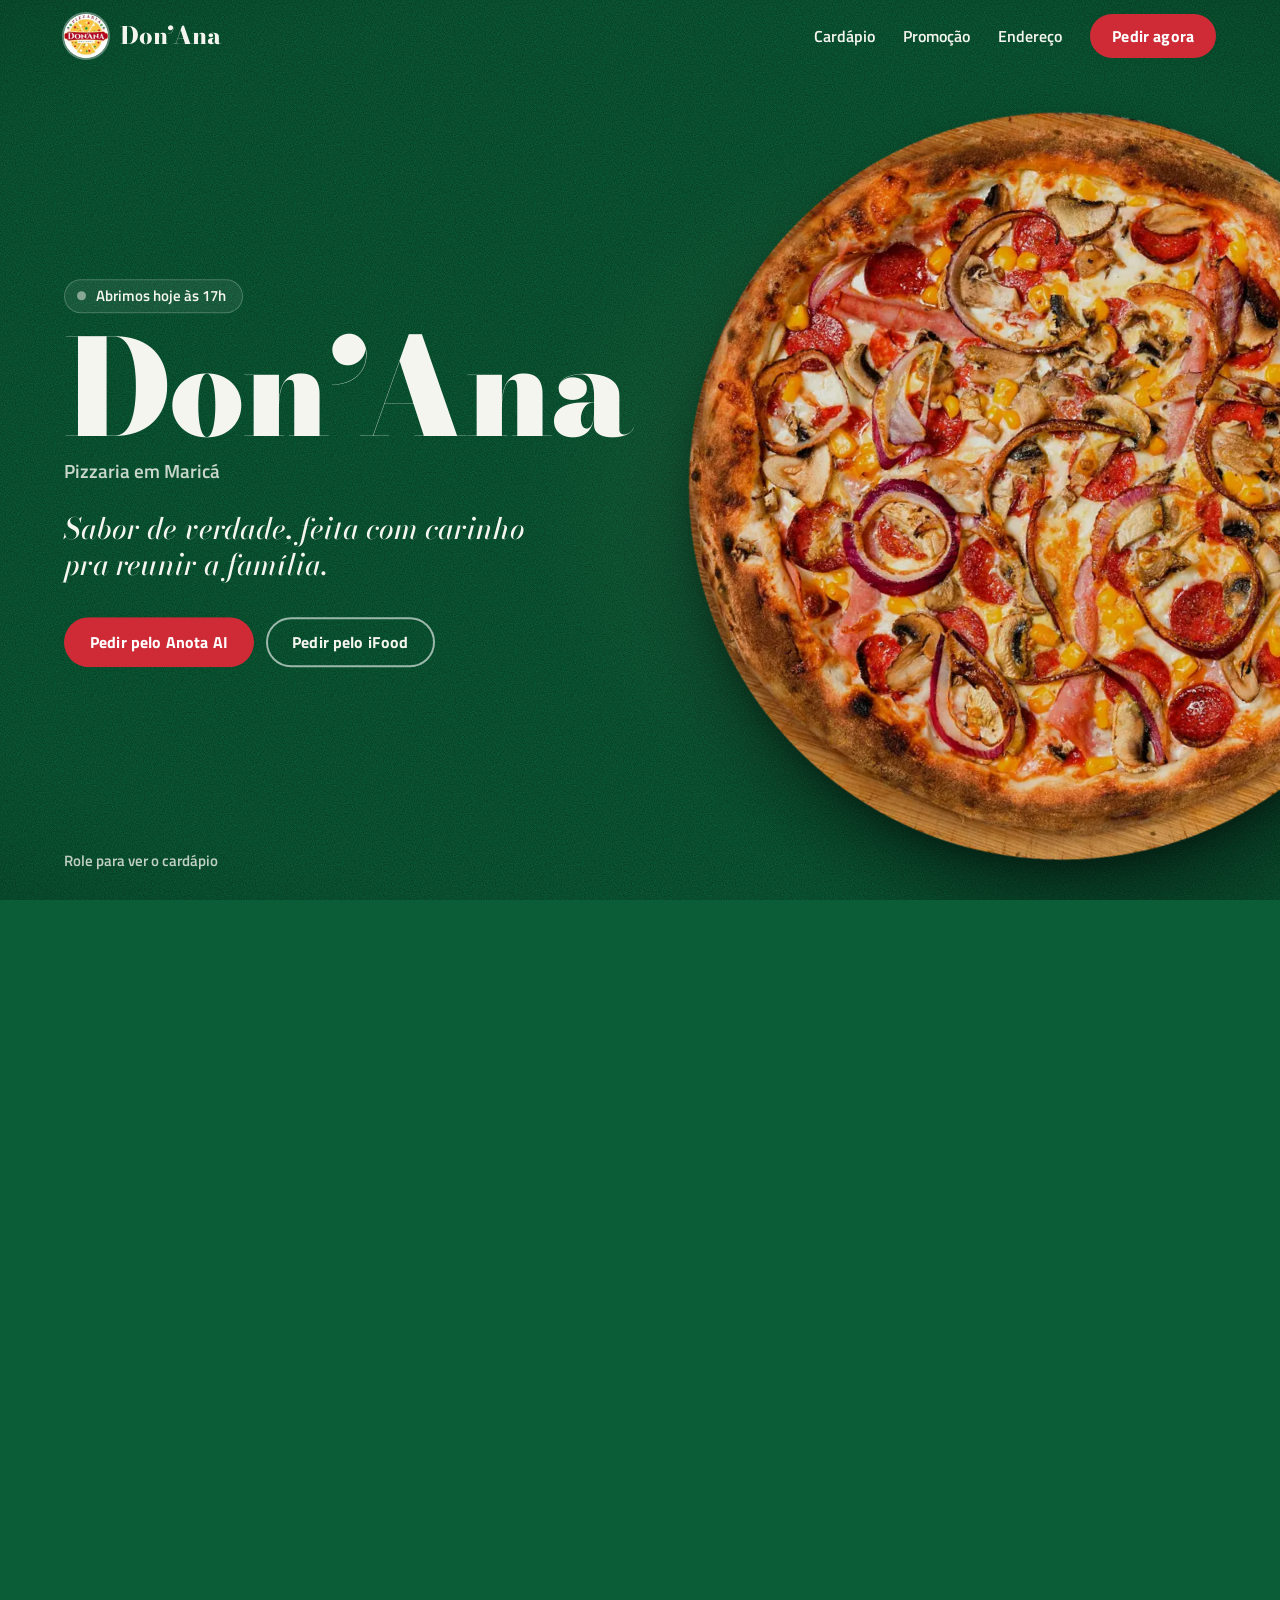
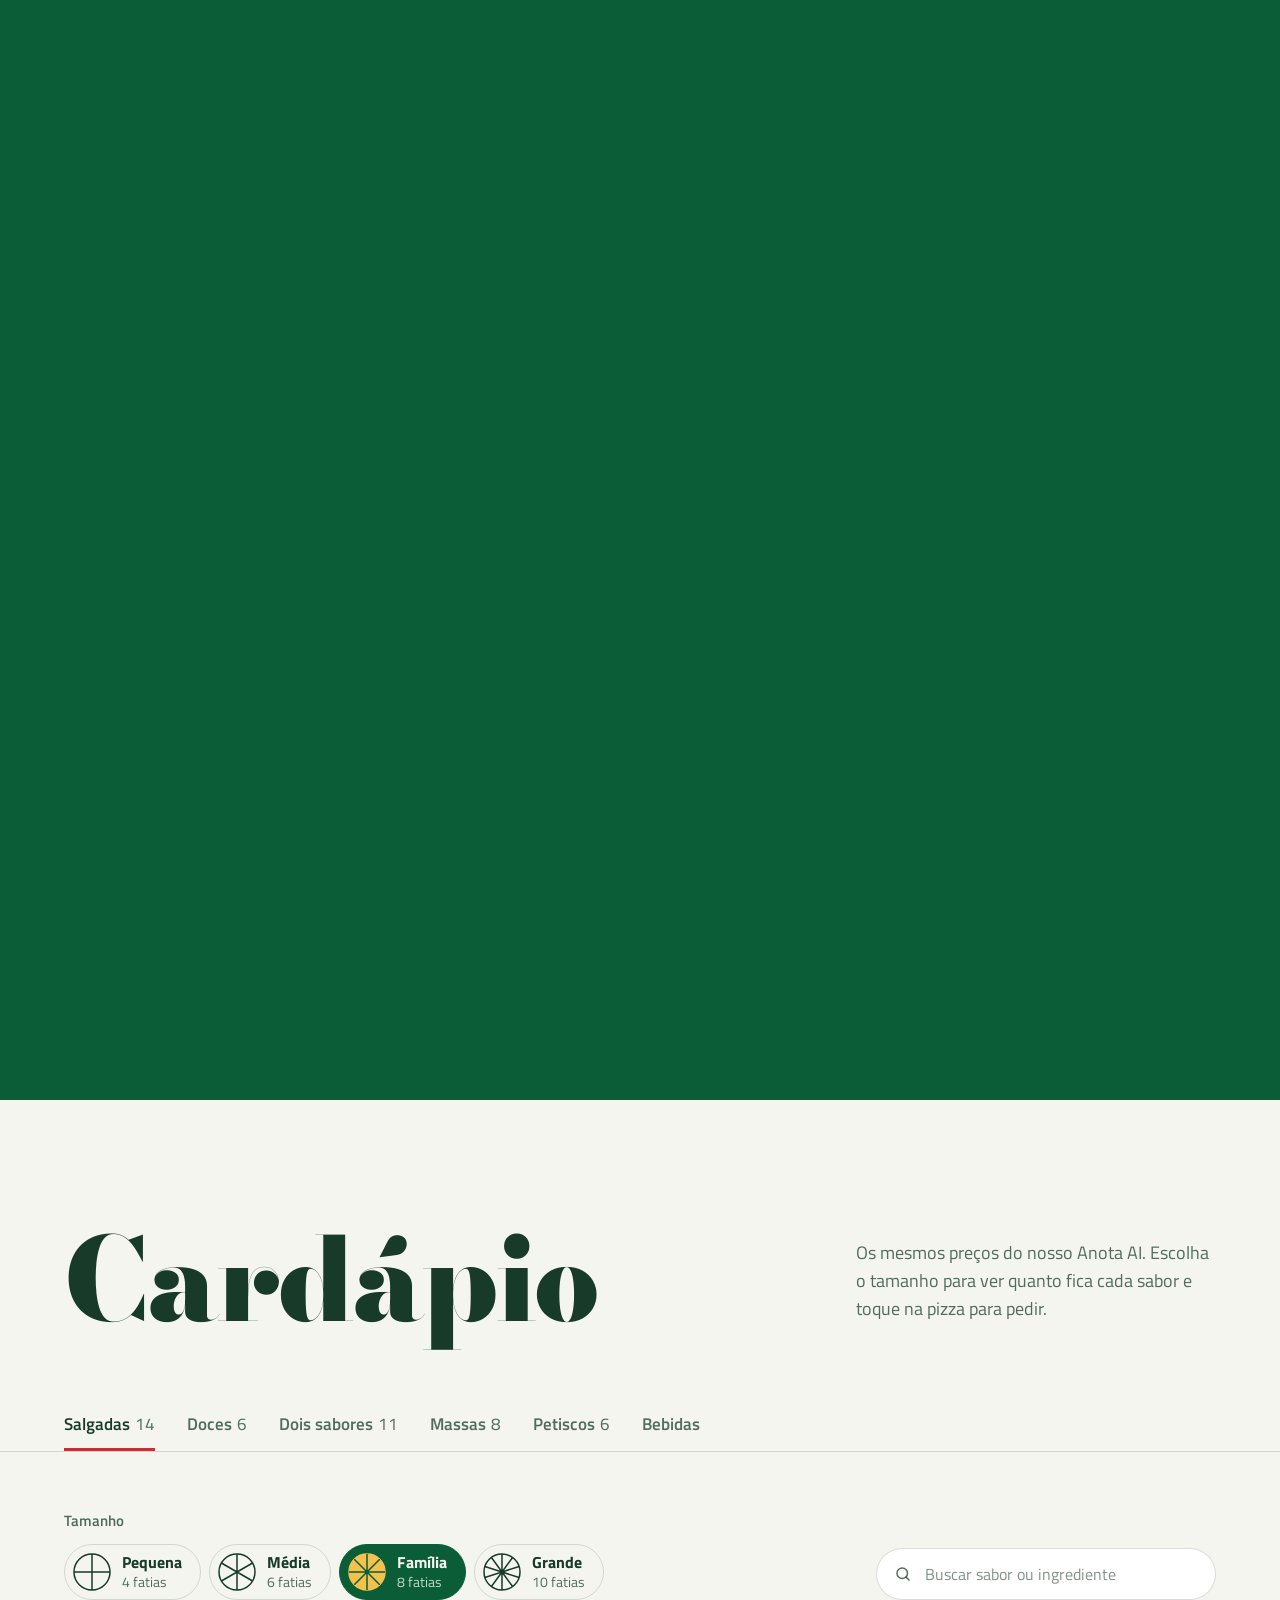
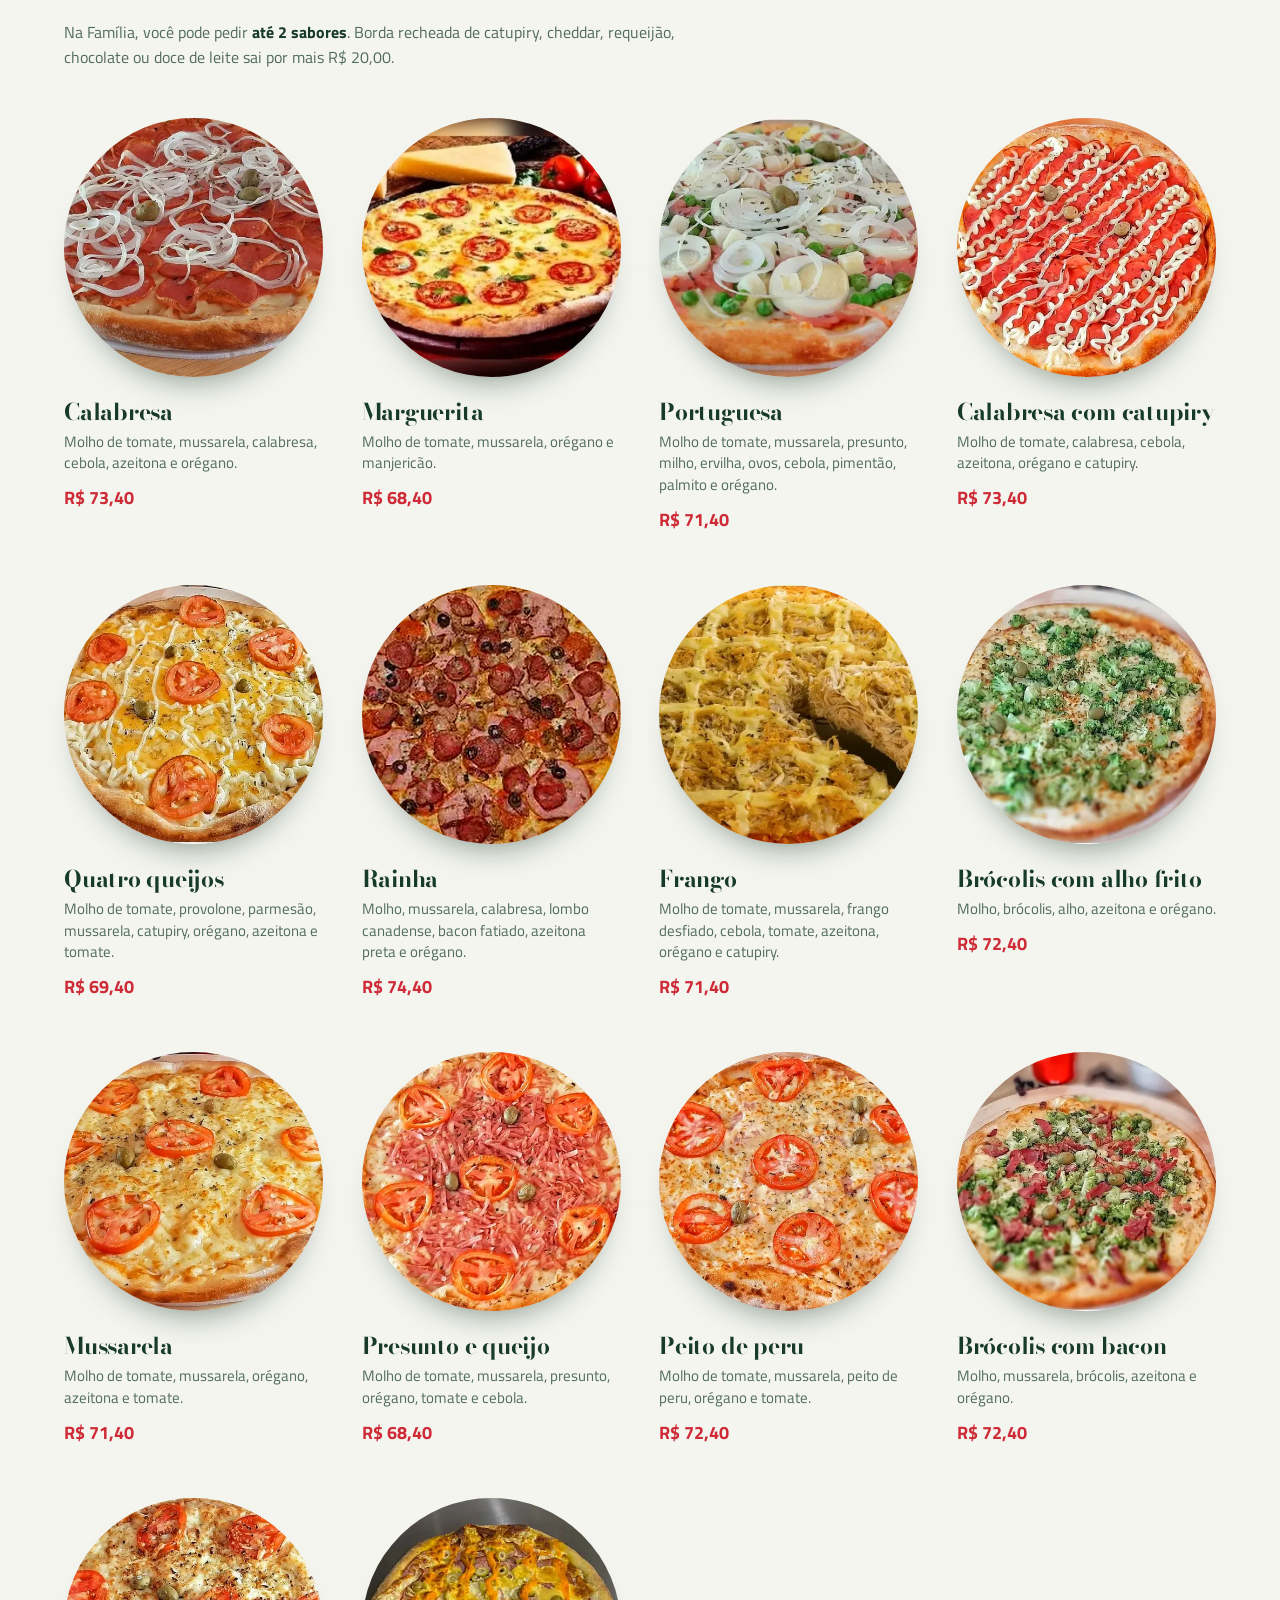
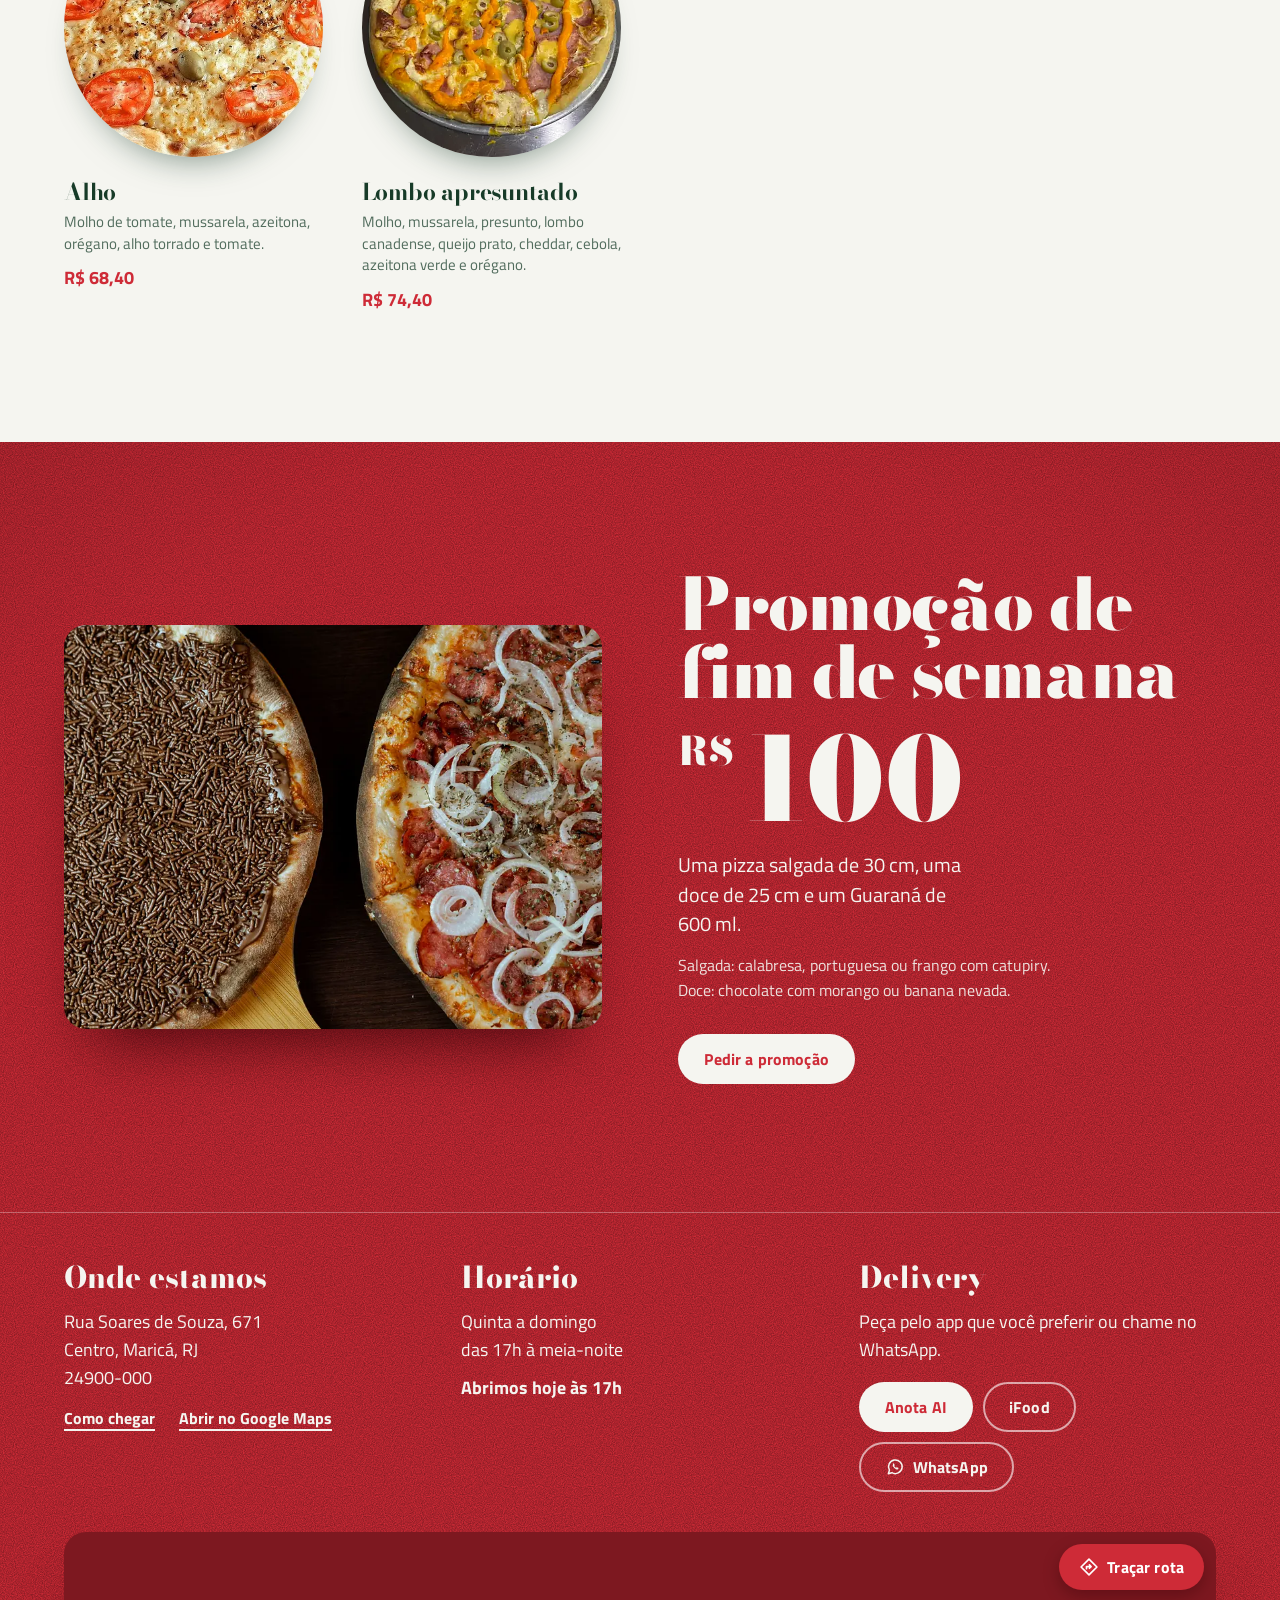
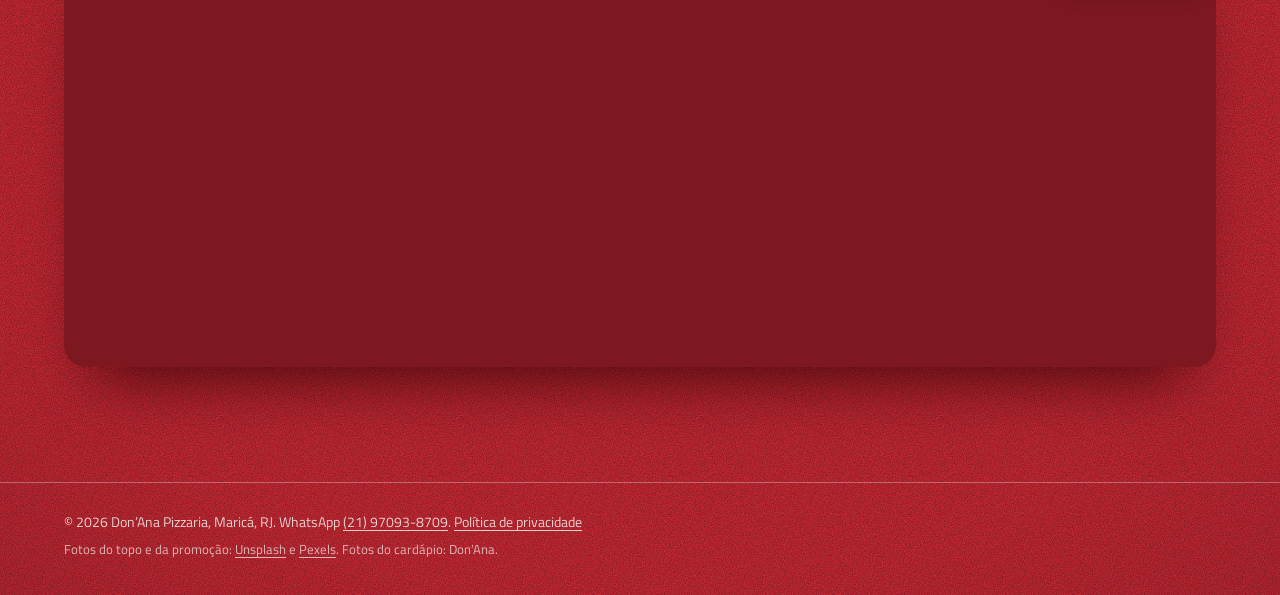
==== index.html @ 73620769 "WhatsApp, endereço do Google e política de privacidade Acrescenta o WhatsApp da loja, (21) 97093-870" ====
<!doctype html>
<html lang="pt-BR">
<head>
  <meta charset="utf-8">
  <meta name="viewport" content="width=device-width, initial-scale=1, viewport-fit=cover">
  <title>Don’Ana Pizzaria | Maricá, RJ</title>
  <meta name="description" content="Pizzaria em Maricá, RJ. Pizzas salgadas e doces, meio a meio, massas e petiscos. Peça pelo Anota AI ou iFood. Quinta a domingo, das 17h à meia-noite.">
  <meta name="theme-color" content="#0B5D37">
  <link rel="icon" type="image/png" href="favicon.png">
  <link rel="apple-touch-icon" href="img/logo.png">

  <meta property="og:type" content="restaurant">
  <meta property="og:title" content="Don’Ana Pizzaria">
  <meta property="og:description" content="Sabor de verdade, feita com carinho pra reunir a família. Maricá, RJ.">
  <meta property="og:image" content="img/hero-pizza-960.webp">
  <meta property="og:locale" content="pt_BR">

  <link rel="preconnect" href="https://fonts.googleapis.com">
  <link rel="preconnect" href="https://fonts.gstatic.com" crossorigin>
  <link href="https://fonts.googleapis.com/css2?family=Bodoni+Moda:ital,opsz,wght@0,6..96,400..900;1,6..96,400..900&family=Titillium+Web:wght@400;600;700&display=swap" rel="stylesheet">
  <link rel="preload" as="image" type="image/webp"
        imagesrcset="img/hero-pizza-640.webp 640w, img/hero-pizza-960.webp 960w, img/hero-pizza-1320.webp 1320w"
        imagesizes="(max-width: 720px) 112vw, 60vw">
  <link rel="stylesheet" href="css/style.css">

  <script type="application/ld+json">
  {
    "@context": "https://schema.org",
    "@type": "Restaurant",
    "name": "Don’Ana Pizzaria",
    "slogan": "Sabor de verdade",
    "servesCuisine": ["Pizza", "Massas"],
    "priceRange": "R$ 40 a R$ 90",
    "hasMenu": "https://pedido.anota.ai/loja/don-ana-pizzas-delivery",
    "address": {
      "@type": "PostalAddress",
      "streetAddress": "Rua Soares de Souza, 671, Centro",
      "addressLocality": "Maricá",
      "addressRegion": "RJ",
      "postalCode": "24900-000",
      "addressCountry": "BR"
    },
    "telephone": "+55 21 97093-8709",
    "geo": {
      "@type": "GeoCoordinates",
      "latitude": -22.9246185,
      "longitude": -42.8136774
    },
    "hasMap": "https://www.google.com/maps/search/?api=1&query=Pizzaria%20Don%27ana%20Delivery&query_place_id=ChIJwYmALD_tmQARd3wasKc8mns",
    "openingHoursSpecification": [{
      "@type": "OpeningHoursSpecification",
      "dayOfWeek": ["Thursday", "Friday", "Saturday", "Sunday"],
      "opens": "17:00",
      "closes": "23:59"
    }]
  }
  </script>
</head>
<body>
  <a class="skip" href="#cardapio">Pular para o cardápio</a>

  <header class="nav" data-tone="dark">
    <a class="nav__brand" href="#inicio">
      <img src="img/logo.webp" alt="" width="44" height="44">
      <span>Don’Ana</span>
    </a>
    <nav class="nav__links" aria-label="Seções">
      <a href="#cardapio">Cardápio</a>
      <a href="#combo">Promoção</a>
      <a href="#endereco">Endereço</a>
    </nav>
    <a class="btn btn--red nav__cta" href="https://pedido.anota.ai/loja/don-ana-pizzas-delivery" target="_blank" rel="noopener">Pedir agora</a>
  </header>

  <main>
    <section class="hero" id="inicio" aria-labelledby="hero-title">
      <div class="hero__stage">
        <div class="hero__copy">
          <p class="status" data-status><span class="status__dot" aria-hidden="true"></span><span data-status-text>Quinta a domingo, das 17h à meia-noite</span></p>
          <h1 class="hero__title" id="hero-title">Don’Ana</h1>
          <p class="hero__place">Pizzaria em Maricá</p>
          <p class="hero__lede">Sabor de verdade, feita com carinho pra reunir a família.</p>
          <div class="hero__actions">
            <a class="btn btn--red" href="https://pedido.anota.ai/loja/don-ana-pizzas-delivery" target="_blank" rel="noopener">Pedir pelo Anota AI</a>
            <a class="btn btn--ghost" href="https://www.ifood.com.br/delivery/marica-rj/donana-pizzaria-delivery-centro/9b472c94-abbf-4922-971d-7c604047b8a2" target="_blank" rel="noopener">Pedir pelo iFood</a>
          </div>
        </div>

        <p class="hero__line" aria-hidden="true">Catorze sabores salgados, seis doces e meio a meio a partir da média.</p>

        <div class="pizza" aria-hidden="true">
          <div class="pizza__roll">
            <div class="pizza__body">
              <div class="pizza__shadow"></div>
              <img class="pizza__whole" src="img/hero-pizza-640.webp"
                   srcset="img/hero-pizza-640.webp 640w, img/hero-pizza-960.webp 960w, img/hero-pizza-1320.webp 1320w"
                   sizes="(max-width: 720px) 112vw, 60vw"
                   alt="" width="1320" height="1320" decoding="async" fetchpriority="high">
            </div>
          </div>
        </div>

        <a class="hero__cue" href="#cardapio">Role para ver o cardápio</a>
      </div>
    </section>

    <section class="menu" id="cardapio" aria-labelledby="menu-title">
      <div class="menu__head wrap">
        <h2 class="display" id="menu-title">Cardápio</h2>
        <p class="menu__intro">Os mesmos preços do nosso Anota AI. Escolha o tamanho para ver quanto fica cada sabor e toque na pizza para pedir.</p>
      </div>

      <div class="tabs" role="tablist" aria-label="Categorias do cardápio" data-tabs></div>
      <div class="wrap" data-panels></div>
    </section>

    <section class="final" aria-label="Promoção e endereço">
      <div class="combo wrap" id="combo">
        <img class="combo__photo" src="img/promo-800.webp"
             srcset="img/promo-800.webp 800w, img/promo-1280.webp 1280w"
             sizes="(max-width: 720px) 100vw, 46vw"
             alt="Pizza de calabresa com cebola ao lado de uma pizza de chocolate com granulado"
             width="1280" height="960" loading="lazy" decoding="async">
        <div class="combo__copy">
          <h2 class="display display--md">Promoção de fim de semana</h2>
          <p class="combo__price"><span>R$</span> 100</p>
          <p class="combo__what">Uma pizza salgada de 30&nbsp;cm, uma doce de 25&nbsp;cm e um Guaraná de 600&nbsp;ml.</p>
          <p class="combo__flavors">Salgada: calabresa, portuguesa ou frango com catupiry.<br>Doce: chocolate com morango ou banana nevada.</p>
          <a class="btn btn--white" data-combo-link href="https://pedido.anota.ai/loja/don-ana-pizzas-delivery" target="_blank" rel="noopener">Pedir a promoção</a>
        </div>
      </div>

      <div class="visit wrap" id="endereco">
        <div class="visit__col">
          <h2 class="visit__title">Onde estamos</h2>
          <address>Rua Soares de Souza, 671<br>Centro, Maricá, RJ<br>24900-000</address>
          <div class="visit__links">
            <a class="link" href="https://www.google.com/maps/dir/?api=1&amp;destination=Pizzaria%20Don%27ana%20Delivery&amp;destination_place_id=ChIJwYmALD_tmQARd3wasKc8mns" target="_blank" rel="noopener">Como chegar</a>
            <a class="link" href="https://www.google.com/maps/search/?api=1&amp;query=Pizzaria%20Don%27ana%20Delivery&amp;query_place_id=ChIJwYmALD_tmQARd3wasKc8mns" target="_blank" rel="noopener">Abrir no Google Maps</a>
          </div>
        </div>
        <div class="visit__col">
          <h2 class="visit__title">Horário</h2>
          <p>Quinta a domingo<br>das 17h à meia-noite</p>
          <p class="visit__status" data-status-text></p>
        </div>
        <div class="visit__col">
          <h2 class="visit__title">Delivery</h2>
          <p>Peça pelo app que você preferir ou chame no WhatsApp.</p>
          <div class="visit__actions">
            <a class="btn btn--white" href="https://pedido.anota.ai/loja/don-ana-pizzas-delivery" target="_blank" rel="noopener">Anota AI</a>
            <a class="btn btn--ghost" href="https://www.ifood.com.br/delivery/marica-rj/donana-pizzaria-delivery-centro/9b472c94-abbf-4922-971d-7c604047b8a2" target="_blank" rel="noopener">iFood</a>
            <a class="btn btn--ghost" href="https://wa.me/5521970938709?text=Ol%C3%A1!%20Vim%20pelo%20site%20da%20Don%E2%80%99Ana." target="_blank" rel="noopener" aria-label="WhatsApp, (21) 97093-8709">
              <svg viewBox="0 0 24 24" width="20" height="20" aria-hidden="true"><path d="M4 20l1.3-4.2a8.2 8.2 0 1 1 3 3z" fill="none" stroke="currentColor" stroke-width="1.8" stroke-linejoin="round"/><path d="M9.3 8.3c.2-.3.5-.4.8-.4h.4c.2 0 .4.1.5.4l.6 1.4c.1.2 0 .5-.1.6l-.5.6c.4.9 1.2 1.7 2.1 2.1l.6-.5c.2-.2.4-.2.6-.1l1.4.6c.3.1.4.3.4.5v.4c0 .3-.1.6-.4.8-.6.4-1.5.5-2.4.1a8.4 8.4 0 0 1-3.8-3.8c-.4-.9-.3-1.8.2-2.7z" fill="currentColor"/></svg>
              WhatsApp
            </a>
          </div>
        </div>
        <div class="visit__map">
          <!-- Gerado no Google Maps em Compartilhar > Incorporar um mapa. Não precisa de chave. -->
          <iframe src="https://www.google.com/maps/embed?pb=!1m18!1m12!1m3!1d3674.6949850547035!2d-42.813677399999996!3d-22.924618499999998!2m3!1f0!2f0!3f0!3m2!1i1024!2i768!4f13.1!3m3!1m2!1s0x99ed3f2c8089c1%3A0x7b9a3ca7b01a7c77!2sPizzaria%20Don'ana%20Delivery!5e0!3m2!1spt-BR!2sbr!4v1791163463311!5m2!1spt-BR!2sbr"
                  title="Mapa da Don’Ana em Maricá" loading="lazy" referrerpolicy="strict-origin-when-cross-origin" allowfullscreen></iframe>
          <!-- O mapa incorporado não tem botão de rota; este abre a rota direto (no celular, no app do Google Maps). -->
          <a class="btn btn--red visit__route" href="https://www.google.com/maps/dir/?api=1&amp;destination=Pizzaria%20Don%27ana%20Delivery&amp;destination_place_id=ChIJwYmALD_tmQARd3wasKc8mns" target="_blank" rel="noopener">
            <svg viewBox="0 0 24 24" width="20" height="20" aria-hidden="true"><path d="M12 2.5 21.5 12 12 21.5 2.5 12z" fill="none" stroke="currentColor" stroke-width="2" stroke-linejoin="round"/><path d="M9 14v-2.5h5M12.5 9.5l2 2-2 2" fill="none" stroke="currentColor" stroke-width="2" stroke-linecap="round" stroke-linejoin="round"/></svg>
            Traçar rota
          </a>
        </div>
      </div>

      <footer class="foot wrap">
        <p>© <span data-year>2026</span> Don’Ana Pizzaria, Maricá, RJ. WhatsApp <a href="https://wa.me/5521970938709" target="_blank" rel="noopener">(21) 97093-8709</a>. <a href="privacidade.html">Política de privacidade</a></p>
        <p class="foot__credits">Fotos do topo e da promoção: <a href="https://unsplash.com/photos/UpyfnDr6SPk" target="_blank" rel="noopener">Unsplash</a> e <a href="https://www.pexels.com/photo/chocolate-and-savory-pizzas-side-by-side-31094808/" target="_blank" rel="noopener">Pexels</a>. Fotos do cardápio: Don’Ana.</p>
      </footer>
    </section>
  </main>

  <nav class="tabbar" aria-label="Atalhos">
    <a href="#inicio" data-tabbar="inicio">
      <svg viewBox="0 0 24 24" aria-hidden="true"><path d="M4 11 12 4l8 7v9h-5v-6H9v6H4z"/></svg>
      Início
    </a>
    <a href="#cardapio" data-tabbar="cardapio">
      <svg viewBox="0 0 24 24" aria-hidden="true"><path d="M12 3 3.5 18.2a17 17 0 0 0 17 0z"/><circle cx="12" cy="11" r="1.4"/><circle cx="9.5" cy="15.5" r="1.4"/><circle cx="14.6" cy="15.6" r="1.4"/></svg>
      Cardápio
    </a>
    <a href="#combo" data-tabbar="combo">
      <svg viewBox="0 0 24 24" aria-hidden="true"><path d="M3.5 12.5V4h8.5l9 9-8.5 8.5z"/><circle cx="8" cy="8.5" r="1.6"/></svg>
      Promoção
    </a>
    <a href="#endereco" data-tabbar="endereco">
      <svg viewBox="0 0 24 24" aria-hidden="true"><path d="M12 21s-7-6.2-7-11a7 7 0 0 1 14 0c0 4.8-7 11-7 11z"/><circle cx="12" cy="10" r="2.5"/></svg>
      Endereço
    </a>
  </nav>

  <dialog class="sheet" id="sheet" aria-labelledby="sheet-title">
    <form method="dialog" class="sheet__closeform">
      <button class="sheet__close" aria-label="Fechar">
        <svg viewBox="0 0 24 24" width="22" height="22" aria-hidden="true"><path d="M6 6l12 12M18 6L6 18" stroke="currentColor" stroke-width="2" stroke-linecap="round"/></svg>
      </button>
    </form>
    <div class="sheet__media">
      <div class="disc" data-disc>
        <img class="disc__a" alt="" width="480" height="480">
        <img class="disc__b" alt="" width="480" height="480">
      </div>
    </div>
    <div class="sheet__body">
      <h3 class="sheet__title" id="sheet-title"></h3>
      <p class="sheet__desc" data-sheet-desc></p>
      <fieldset class="sizes" data-sheet-sizes>
        <legend>Tamanho</legend>
      </fieldset>
      <div class="half" data-half>
        <p class="half__label" id="half-label">Meio a meio com</p>
        <div class="half__list" role="group" aria-labelledby="half-label" data-half-list></div>
      </div>
      <p class="sheet__hint" data-sheet-hint></p>
      <div class="sheet__actions">
        <a class="btn btn--red" data-sheet-order target="_blank" rel="noopener">Pedir pelo Anota AI</a>
        <a class="btn btn--line" href="https://www.ifood.com.br/delivery/marica-rj/donana-pizzaria-delivery-centro/9b472c94-abbf-4922-971d-7c604047b8a2" target="_blank" rel="noopener">Pedir pelo iFood</a>
      </div>
    </div>
  </dialog>

  <script src="js/config.js"></script>
  <script src="js/data.js"></script>
  <script src="js/main.js"></script>
</body>
</html>
---- css/style.css ----
/* Don’Ana Pizzaria
   A página é a bandeira, de cima para baixo: verde (hero), branco (cardápio), vermelho (promoção e endereço). */

:root {
  --basilico: #0B5D37;
  --verde: #009246;
  --mozzarella: #F5F5F0;
  --pomodoro: #CE2B37;
  --pomodoro-forte: #B01F2B;
  --tinta: #173B28;
  --tinta-suave: rgba(23, 59, 40, 0.74);
  --linha: rgba(23, 59, 40, 0.16);
  --crosta: #F2C14E;

  --serif: 'Bodoni Moda', 'Bodoni 72', Didot, Georgia, serif;
  --sans: 'Titillium Web', 'Segoe UI', system-ui, sans-serif;

  --gutter: clamp(16px, 5vw, 72px);
  --nav-h: 72px;
  --focus: var(--verde);
  --ease-out: cubic-bezier(.2, .7, .2, 1);

  /* Grão de parede pintada: dá textura às faixas de cor sem pesar (SVG gerado no navegador). */
  --grain: url("data:image/svg+xml,%3Csvg xmlns='http://www.w3.org/2000/svg' width='240' height='240'%3E%3Cfilter id='n'%3E%3CfeTurbulence type='fractalNoise' baseFrequency='.9' numOctaves='3' stitchTiles='stitch'/%3E%3CfeColorMatrix values='0 0 0 0 0 0 0 0 0 0 0 0 0 0 0 .6 0 0 0 -.12'/%3E%3C/filter%3E%3Crect width='100%25' height='100%25' filter='url(%23n)'/%3E%3C/svg%3E");
}

*, *::before, *::after { box-sizing: border-box; }

html {
  scroll-behavior: smooth;
  scroll-padding-top: calc(var(--nav-h) + 56px);
  -webkit-text-size-adjust: 100%;
}
html:has(dialog[open]) { overflow: hidden; }

body {
  margin: 0;
  background: var(--mozzarella);
  color: var(--tinta);
  font: 400 18px/1.55 var(--sans);
  -webkit-font-smoothing: antialiased;
  text-rendering: optimizeLegibility;
  overflow-x: clip;
}

img { display: block; max-width: 100%; height: auto; }
h1, h2, h3, p { margin: 0; }
a { color: inherit; }

:focus-visible {
  outline: 3px solid var(--focus);
  outline-offset: 3px;
}

.sr-only {
  position: absolute !important;
  width: 1px; height: 1px;
  padding: 0; margin: -1px;
  overflow: hidden; clip: rect(0 0 0 0);
  white-space: nowrap; border: 0;
}

.skip {
  position: fixed;
  left: 16px; top: -64px;
  z-index: 100;
  padding: 10px 16px;
  border-radius: 8px;
  background: var(--crosta);
  color: var(--tinta);
  font-weight: 700;
  text-decoration: none;
}
.skip:focus { top: 12px; }

.wrap {
  width: 100%;
  max-width: calc(1360px + 2 * var(--gutter));
  margin-inline: auto;
  padding-inline: var(--gutter);
}

/* ---------- Tipografia ---------- */

.display {
  font-family: var(--serif);
  font-weight: 900;
  font-variation-settings: 'opsz' 96;
  font-size: clamp(60px, 9vw, 140px);
  line-height: .9;
  letter-spacing: -0.02em;
}
.display--md { font-size: clamp(42px, 5.6vw, 84px); line-height: .95; }

/* ---------- Botões ---------- */

.btn {
  display: inline-flex;
  align-items: center;
  justify-content: center;
  gap: 8px;
  min-height: 50px;
  padding: 0 24px;
  border: 2px solid transparent;
  border-radius: 999px;
  font: 700 16px/1 var(--sans);
  letter-spacing: .01em;
  text-decoration: none;
  white-space: nowrap;
  cursor: pointer;
  transition: background-color .15s, color .15s, border-color .15s;
}
.btn--red { background: var(--pomodoro); color: #fff; }
.btn--red:hover { background: var(--pomodoro-forte); }
.btn--ghost { border-color: rgba(255, 255, 255, .6); color: var(--mozzarella); }
.btn--ghost:hover { background: rgba(255, 255, 255, .12); border-color: #fff; }
.btn--white { background: var(--mozzarella); color: var(--pomodoro); }
.btn--white:hover { background: #fff; }
.btn--line { border-color: var(--tinta); color: var(--tinta); }
.btn--line:hover { background: var(--tinta); color: var(--mozzarella); }

/* ---------- Navegação ---------- */

.nav {
  position: fixed;
  inset: 0 0 auto;
  z-index: 50;
  height: var(--nav-h);
  display: flex;
  align-items: center;
  gap: 28px;
  padding-inline: var(--gutter);
  color: var(--mozzarella);
  transition: background-color .25s, color .25s, box-shadow .25s;
}
.nav[data-tone="dark"] { --focus: var(--crosta); }
.nav[data-tone="light"] {
  background: rgba(245, 245, 240, .94);
  -webkit-backdrop-filter: blur(10px);
  backdrop-filter: blur(10px);
  color: var(--tinta);
  box-shadow: 0 1px 0 var(--linha);
}
.nav[data-tone="red"] { background: var(--pomodoro); --focus: var(--crosta); }
.nav[data-tone="red"] .nav__cta { background: var(--mozzarella); color: var(--pomodoro); }

.nav__brand {
  display: flex;
  align-items: center;
  gap: 12px;
  font-family: var(--serif);
  font-weight: 800;
  font-size: 24px;
  letter-spacing: -0.01em;
  text-decoration: none;
}
.nav__brand img {
  width: 44px; height: 44px;
  border-radius: 50%;
  background: #fff;
  box-shadow: 0 0 0 2px rgba(255, 255, 255, .35);
}
.nav__links {
  margin-left: auto;
  display: flex;
  gap: 28px;
}
.nav__links a {
  font-weight: 600;
  font-size: 16px;
  text-decoration: none;
  text-underline-offset: 6px;
  text-decoration-thickness: 2px;
}
.nav__links a:hover { text-decoration-line: underline; }
.nav__cta { min-height: 44px; padding-inline: 20px; }

/* ---------- Hero: a pizza que gira com o scroll ---------- */

.hero {
  --D: min(98svh, 60vw, 980px);
  position: relative;
  height: 300vh;
  height: 300svh;
  background: var(--basilico);
  color: var(--mozzarella);
  --focus: var(--crosta);
}
.hero__stage {
  position: sticky;
  top: 0;
  height: 100vh;
  height: 100svh;
  overflow: hidden;
  perspective: 1700px;
}
.hero__stage::before,
.final::before {
  content: '';
  position: absolute;
  inset: 0;
  pointer-events: none;
  background:
    radial-gradient(ellipse 120% 90% at 50% 50%, transparent 55%, rgba(0, 0, 0, .26) 100%),
    var(--grain);
  opacity: .9;
}
.hero__stage::before {
  background:
    radial-gradient(ellipse 50% 60% at 74% 54%, rgba(255, 214, 150, .09), transparent 70%),
    radial-gradient(ellipse 120% 90% at 50% 50%, transparent 55%, rgba(0, 0, 0, .3) 100%),
    var(--grain);
}

.hero__copy {
  position: absolute;
  z-index: 3;
  left: var(--gutter);
  top: 50%;
  transform: translateY(-44%);
  max-width: min(46vw, 640px);
}

.status {
  display: inline-flex;
  align-items: center;
  gap: 10px;
  padding: 6px 16px 6px 12px;
  border: 1px solid rgba(255, 255, 255, .22);
  border-radius: 999px;
  background: rgba(255, 255, 255, .07);
  font-weight: 600;
  font-size: 15px;
  line-height: 1.3;
}
.status__dot {
  width: 9px; height: 9px;
  border-radius: 50%;
  background: rgba(245, 245, 240, .5);
  flex: none;
}
.status.is-open .status__dot { background: var(--crosta); box-shadow: 0 0 0 4px rgba(242, 193, 78, .22); }

.hero__title {
  margin-top: .14em;
  font-family: var(--serif);
  font-weight: 900;
  font-variation-settings: 'opsz' 96;
  font-size: clamp(76px, 10.4vw, 176px);
  line-height: .86;
  letter-spacing: -0.02em;
}
.hero__place {
  margin-top: 10px;
  font-weight: 600;
  font-size: clamp(18px, 1.5vw, 22px);
  color: rgba(245, 245, 240, .82);
}
.hero__lede {
  margin-top: 26px;
  max-width: 17em;
  font-family: var(--serif);
  font-style: italic;
  font-weight: 500;
  font-variation-settings: 'opsz' 36;
  font-size: clamp(24px, 2.3vw, 34px);
  line-height: 1.22;
}
.hero__actions {
  display: flex;
  flex-wrap: wrap;
  gap: 12px;
  margin-top: 34px;
}

.hero__line {
  position: absolute;
  z-index: 3;
  left: var(--gutter);
  top: 50%;
  transform: translateY(-50%);
  max-width: min(34vw, 520px);
  font-family: var(--serif);
  font-weight: 600;
  font-variation-settings: 'opsz' 72;
  font-size: clamp(30px, 3.3vw, 52px);
  line-height: 1.08;
  letter-spacing: -0.01em;
  opacity: 0;
  pointer-events: none;
}

.hero__cue {
  position: absolute;
  z-index: 3;
  left: var(--gutter);
  bottom: 28px;
  font-weight: 600;
  font-size: 15px;
  color: rgba(245, 245, 240, .78);
  text-decoration: none;
  text-underline-offset: 5px;
}
.hero__cue:hover { text-decoration-line: underline; }

.pizza {
  position: absolute;
  z-index: 1;
  width: var(--D);
  height: var(--D);
  left: 53vw;
  top: calc(54% - var(--D) / 2);
  transform-style: preserve-3d;
  transform-origin: 50% 50%;
  will-change: transform;
}
.hero__stage.is-live .pizza { left: 0; top: 0; }

.pizza__roll {
  width: 100%; height: 100%;
  transform-style: preserve-3d;
}
.hero__stage.is-live .pizza__roll { animation: roll-in 1.25s var(--ease-out) both; }
@keyframes roll-in {
  from { transform: translate3d(38%, 0, 0) rotate(110deg); }
  to { transform: none; }
}

.pizza__body {
  position: relative;
  width: 100%; height: 100%;
  transform-style: preserve-3d;
  will-change: transform;
}
.pizza__whole {
  position: absolute;
  inset: 0;
  width: 100%; height: 100%;
}
.pizza__shadow {
  position: absolute;
  inset: 2.5%;
  border-radius: 50%;
  background: rgba(0, 0, 0, .3);
  box-shadow: 0 44px 90px rgba(0, 0, 0, .55), 0 14px 30px rgba(0, 0, 0, .35);
  transform: translateZ(-2px);
}
/* Camadas usadas só na animação do computador: a tábua fica, as fatias se afastam. */
.pizza__board,
.pizza__slices,
.pizza__slice {
  position: absolute;
  inset: 0;
  visibility: hidden;
}
.pizza__board { width: 100%; height: 100%; }
.pizza__slices { filter: drop-shadow(0 5px 6px rgba(40, 18, 0, .5)); }
.pizza__slice { visibility: inherit; will-change: transform; }
.pizza__slice i {
  position: absolute;
  inset: 0;
  background: url('../img/hero-massa-1320.webp') center / 100% 100% no-repeat;
}
.pizza__slice.is-lifted { visibility: hidden; filter: drop-shadow(0 26px 22px rgba(0, 0, 0, .45)); }
.pizza.is-split .pizza__whole { visibility: hidden; }
.pizza.is-split .pizza__board,
.pizza.is-split .pizza__slices,
.pizza.is-split .pizza__slice.is-lifted { visibility: visible; }

/* ---------- Cardápio ---------- */

.menu {
  position: relative;
  z-index: 2;
  background: var(--mozzarella);
  padding-top: clamp(80px, 10vw, 140px);
}

.menu__head {
  display: flex;
  flex-wrap: wrap;
  align-items: flex-end;
  justify-content: space-between;
  gap: 24px 64px;
}
.menu__intro {
  max-width: 36ch;
  color: var(--tinta-suave);
  padding-bottom: .5em;
}

.tabs {
  position: sticky;
  top: var(--nav-h);
  z-index: 20;
  display: flex;
  gap: 4px 32px;
  margin-top: clamp(40px, 5vw, 64px);
  padding-inline: var(--gutter);
  background: var(--mozzarella);
  box-shadow: 0 1px 0 var(--linha);
  overflow-x: auto;
  scrollbar-width: none;
}
.tabs::-webkit-scrollbar { display: none; }
@media (min-width: 1504px) {
  .tabs { padding-inline: calc((100vw - 1360px) / 2); }
}
.tab {
  flex: none;
  padding: 18px 0 14px;
  border: 0;
  border-bottom: 3px solid transparent;
  background: none;
  color: var(--tinta-suave);
  font: 600 17px/1.2 var(--sans);
  cursor: pointer;
}
.tab:hover { color: var(--tinta); }
.tab[aria-selected="true"] { color: var(--tinta); border-bottom-color: var(--pomodoro); }
.tab__count { margin-left: 5px; font-weight: 400; color: var(--tinta-suave); }
.tab:focus-visible { outline-offset: -3px; }

.panel {
  padding-block: clamp(36px, 4.5vw, 64px) clamp(96px, 10vw, 160px);
}
.panel__intro {
  max-width: 60ch;
  margin-bottom: 40px;
  color: var(--tinta-suave);
}

/* Seletor de tamanho */
.toolbar {
  display: flex;
  flex-wrap: wrap;
  align-items: flex-end;
  justify-content: space-between;
  gap: 24px 40px;
}
.sizepick { border: 0; margin: 0; padding: 0; min-width: 0; }
.sizepick legend, .sizes legend {
  padding: 0;
  margin-bottom: 12px;
  font-weight: 600;
  font-size: 15px;
  color: var(--tinta-suave);
}
.sizepick__opts { display: flex; flex-wrap: wrap; gap: 8px; }
.size {
  display: grid;
  grid-template-columns: 40px auto;
  grid-template-rows: auto auto;
  column-gap: 10px;
  align-items: center;
  padding: 7px 18px 7px 7px;
  border: 1.5px solid var(--linha);
  border-radius: 999px;
  cursor: pointer;
  transition: background-color .15s, border-color .15s, color .15s;
}
.size:hover { border-color: var(--tinta); }
.size svg { grid-row: 1 / 3; width: 40px; height: 40px; }
.size svg circle { fill: transparent; stroke: currentColor; stroke-width: 1.5; transition: fill .15s; }
.size svg path { stroke: currentColor; stroke-width: 1.5; }
.size__name { font-weight: 700; font-size: 16px; line-height: 1.15; }
.size__slices { font-size: 14px; line-height: 1.15; color: var(--tinta-suave); }
input:checked + .size { background: var(--basilico); border-color: var(--basilico); color: var(--mozzarella); }
input:checked + .size .size__slices { color: rgba(245, 245, 240, .8); }
input:checked + .size svg circle { fill: var(--crosta); stroke: var(--crosta); }
input:checked + .size svg path { stroke: var(--basilico); }
input:focus-visible + .size { outline: 3px solid var(--focus); outline-offset: 3px; }

.search { position: relative; width: min(340px, 100%); }
.search svg {
  position: absolute;
  left: 18px; top: 50%;
  transform: translateY(-50%);
  color: var(--tinta-suave);
  pointer-events: none;
}
.search input {
  width: 100%;
  height: 52px;
  padding: 0 18px 0 48px;
  border: 1.5px solid var(--linha);
  border-radius: 999px;
  background: #fff;
  color: var(--tinta);
  font: 400 16px var(--sans);
}
.search input::placeholder { color: rgba(23, 59, 40, .55); }
.search input:focus { border-color: var(--verde); outline: none; box-shadow: 0 0 0 3px rgba(0, 146, 70, .18); }

.toolbar__note {
  margin: 20px 0 48px;
  max-width: 70ch;
  font-size: 16px;
  color: var(--tinta-suave);
}
.toolbar__note strong { color: var(--tinta); font-weight: 700; }

/* Grade de sabores: toda pizza é um disco */
.grid {
  list-style: none;
  margin: 0;
  padding: 0;
  display: grid;
  grid-template-columns: repeat(auto-fill, minmax(230px, 1fr));
  gap: clamp(40px, 4vw, 60px) clamp(20px, 3vw, 44px);
}
.flavor {
  display: grid;
  gap: 6px;
  align-content: start;
  width: 100%;
  padding: 0;
  border: 0;
  background: none;
  color: inherit;
  font: inherit;
  text-align: left;
  cursor: pointer;
}
.flavor:focus-visible { outline-offset: 8px; border-radius: 18px; }
.flavor__img {
  display: block;
  aspect-ratio: 1;
  margin-bottom: 16px;
  border-radius: 50%;
  overflow: hidden;
  background: #E7E5DC;
  box-shadow: 0 22px 34px -22px rgba(23, 59, 40, .6);
  transition: transform .6s var(--ease-out);
}
.flavor__img img { width: 100%; height: 100%; object-fit: cover; }
@media (hover: hover) {
  .flavor:hover .flavor__img { transform: rotate(-10deg) scale(1.02); }
  .flavor:hover .flavor__name { text-decoration: underline; text-decoration-thickness: 1.5px; text-underline-offset: 5px; }
}
.flavor__name {
  font-family: var(--serif);
  font-weight: 700;
  font-variation-settings: 'opsz' 40;
  font-size: clamp(21px, 1.8vw, 26px);
  line-height: 1.12;
  letter-spacing: -0.01em;
}
.flavor__desc {
  font-size: 15px;
  line-height: 1.45;
  color: var(--tinta-suave);
  display: -webkit-box;
  -webkit-line-clamp: 3;
  -webkit-box-orient: vertical;
  overflow: hidden;
}
.flavor__price {
  margin-top: 4px;
  font-weight: 700;
  font-size: 18px;
  color: var(--pomodoro);
  font-variant-numeric: tabular-nums;
}
.empty { padding: 24px 0 8px; font-size: 18px; color: var(--tinta-suave); }

/* Dois sabores */
.card { display: grid; gap: 6px; align-content: start; }
.chips { display: flex; flex-wrap: wrap; gap: 8px; margin-top: 10px; }
.chip {
  display: inline-grid;
  justify-items: center;
  gap: 3px;
  min-width: 84px;
  padding: 8px 12px 9px;
  border: 1.5px solid var(--linha);
  border-radius: 14px;
  font-weight: 600;
  font-size: 14px;
  line-height: 1.1;
  text-decoration: none;
  transition: border-color .15s, background-color .15s;
}
.chip span { color: var(--tinta-suave); }
.chip b { font-size: 16px; }
.chip b { color: var(--pomodoro); font-weight: 700; font-variant-numeric: tabular-nums; }
.chip:hover { border-color: var(--basilico); background: #fff; }

/* Listas com pontilhado de cardápio */
.cols {
  display: grid;
  grid-template-columns: repeat(auto-fit, minmax(min(100%, 440px), 1fr));
  gap: 0 72px;
}
.list { list-style: none; margin: 0; padding: 0; }
.row {
  display: grid;
  grid-template-columns: auto minmax(24px, 1fr) auto;
  align-items: baseline;
  column-gap: 12px;
  padding: 20px 0;
  border-bottom: 1px solid var(--linha);
  text-decoration: none;
}
.row__name {
  font-family: var(--serif);
  font-weight: 700;
  font-variation-settings: 'opsz' 40;
  font-size: 23px;
  line-height: 1.15;
}
.row__lead { border-bottom: 2px dotted rgba(23, 59, 40, .32); transform: translateY(-5px); }
.row__price { font-weight: 700; font-size: 18px; color: var(--pomodoro); font-variant-numeric: tabular-nums; }
.row__desc { grid-column: 1 / -1; margin-top: 6px; max-width: 62ch; font-size: 15px; line-height: 1.45; color: var(--tinta-suave); }
.row:hover .row__name { color: var(--basilico); text-decoration: underline; text-decoration-thickness: 1.5px; text-underline-offset: 5px; }

.row--compact { padding: 13px 0; }
.row--compact .row__name { font-family: var(--sans); font-weight: 600; font-size: 17px; font-variation-settings: normal; }
.row--compact .row__price { font-size: 17px; }

.row--thumb { grid-template-columns: 96px auto minmax(24px, 1fr) auto; column-gap: 12px 16px; }
.row--thumb .row__thumb {
  grid-row: 1 / 3;
  width: 96px; height: 96px;
  margin-right: 8px;
  align-self: center;
  border-radius: 50%;
  overflow: hidden;
  background: #E7E5DC;
}
.row--thumb .row__thumb img { width: 100%; height: 100%; object-fit: cover; }
.row--thumb .row__thumb--empty { background: none; border: 2px dashed var(--linha); }
.row--thumb .row__desc { grid-column: 2 / -1; align-self: start; }

.cols__title {
  margin: 0 0 4px;
  font-family: var(--serif);
  font-weight: 800;
  font-size: 30px;
  line-height: 1.1;
}
.cols__note { margin-bottom: 8px; font-size: 15px; color: var(--tinta-suave); }
.cols > div + div { margin-top: 0; }

.more { margin-top: 48px; font-weight: 600; }
.more a { text-underline-offset: 5px; text-decoration-thickness: 1.5px; }
.more a:hover { color: var(--basilico); }

/* ---------- Ficha da pizza (dialog) ---------- */

.sheet {
  width: min(980px, calc(100vw - 32px));
  max-width: none;
  max-height: calc(100svh - 48px);
  padding: 0;
  border: 0;
  border-radius: 28px;
  background: var(--mozzarella);
  color: var(--tinta);
  overflow: hidden;
}
.sheet[open] {
  display: grid;
  grid-template-columns: minmax(0, 1fr) minmax(0, 1.12fr);
  animation: sheet-in .35s var(--ease-out);
}
.sheet::backdrop { background: rgba(8, 40, 24, .64); -webkit-backdrop-filter: blur(3px); backdrop-filter: blur(3px); }
@keyframes sheet-in { from { opacity: 0; transform: translateY(16px); } }

.sheet__closeform { position: absolute; top: 16px; right: 16px; z-index: 2; margin: 0; }
.sheet__close {
  display: grid;
  place-items: center;
  width: 44px; height: 44px;
  border: 0;
  border-radius: 50%;
  background: var(--mozzarella);
  color: var(--tinta);
  cursor: pointer;
  box-shadow: 0 2px 10px rgba(0, 0, 0, .12);
}
.sheet__close:hover { background: #fff; }

.sheet__media {
  display: grid;
  place-items: center;
  padding: 44px;
  background: var(--basilico);
}
.disc {
  position: relative;
  width: 100%;
  max-width: 380px;
  aspect-ratio: 1;
  border-radius: 50%;
  overflow: hidden;
  box-shadow: 0 34px 60px -24px rgba(0, 0, 0, .7);
}
.sheet[open] .disc { animation: disc-in .7s var(--ease-out); }
@keyframes disc-in { from { transform: rotate(-70deg) scale(.86); opacity: 0; } }
.disc img { position: absolute; inset: 0; width: 100%; height: 100%; object-fit: cover; }
.disc__b { clip-path: inset(0 0 0 100%); transition: clip-path .55s var(--ease-out); }
.disc::after {
  content: '';
  position: absolute;
  top: 0; bottom: 0; left: 50%;
  width: 4px;
  transform: translateX(-50%) scaleY(0);
  background: var(--mozzarella);
  transition: transform .45s var(--ease-out);
}
.disc.is-half .disc__b { clip-path: inset(0 0 0 50%); }
.disc.is-half::after { transform: translateX(-50%) scaleY(1); }

.sheet__body {
  display: grid;
  grid-template-columns: minmax(0, 1fr);
  gap: 22px;
  align-content: start;
  padding: 44px 40px 36px;
  overflow-y: auto;
  max-height: calc(100svh - 48px);
}
.sheet__title {
  padding-right: 48px;
  font-family: var(--serif);
  font-weight: 900;
  font-variation-settings: 'opsz' 96;
  font-size: clamp(32px, 3.6vw, 46px);
  line-height: 1;
  letter-spacing: -0.015em;
}
.sheet__desc { font-size: 16px; color: var(--tinta-suave); }
.sheet__desc b { color: var(--tinta); font-weight: 600; }

.sizes { border: 0; margin: 0; padding: 0; min-width: 0; }
.opt {
  display: grid;
  grid-template-columns: 22px 1fr auto;
  align-items: center;
  gap: 14px;
  padding: 11px 4px;
  border-bottom: 1px solid var(--linha);
  cursor: pointer;
}
.opt:first-of-type { border-top: 1px solid var(--linha); }
.opt input { width: 20px; height: 20px; margin: 0; accent-color: var(--basilico); }
.opt__name { font-weight: 600; font-size: 17px; }
.opt__name small { margin-left: 6px; font-weight: 400; font-size: 15px; color: var(--tinta-suave); }
.opt__price { font-weight: 700; font-size: 17px; color: var(--pomodoro); font-variant-numeric: tabular-nums; }

.half__label { margin-bottom: 10px; font-weight: 600; font-size: 15px; color: var(--tinta-suave); }
.half__list {
  display: flex;
  gap: 10px;
  overflow-x: auto;
  padding: 4px 2px 10px;
  scroll-snap-type: x proximity;
  scrollbar-width: thin;
}
.half__opt {
  flex: none;
  display: grid;
  justify-items: center;
  gap: 6px;
  width: 78px;
  padding: 0;
  border: 0;
  background: none;
  color: var(--tinta);
  font: 600 13px/1.2 var(--sans);
  text-align: center;
  cursor: pointer;
  scroll-snap-align: start;
}
.half__opt img {
  width: 62px; height: 62px;
  border-radius: 50%;
  object-fit: cover;
  border: 3px solid transparent;
  box-shadow: 0 0 0 1px var(--linha);
}
.half__opt[aria-pressed="true"] img { border-color: var(--pomodoro); box-shadow: none; }
.half__opt:focus-visible { outline-offset: 2px; border-radius: 12px; }

.sheet__hint {
  padding: 14px 16px;
  border-radius: 14px;
  background: rgba(0, 146, 70, .09);
  font-size: 15px;
  line-height: 1.5;
}
.sheet__actions {
  position: sticky;
  bottom: -36px;
  display: flex;
  flex-wrap: wrap;
  gap: 12px;
  margin: 0 -40px -36px;
  padding: 16px 40px 28px;
  background: linear-gradient(to bottom, rgba(245, 245, 240, 0), var(--mozzarella) 22px);
}

/* ---------- Final: promoção e endereço (vermelho) ---------- */

.final {
  position: relative;
  z-index: 2;
  background: var(--pomodoro);
  color: var(--mozzarella);
  padding-top: clamp(80px, 10vw, 150px);
  --focus: var(--crosta);
}

.combo {
  display: grid;
  grid-template-columns: minmax(0, 1fr) minmax(0, 1fr);
  align-items: center;
  gap: 48px clamp(40px, 6vw, 96px);
}
.final > * { position: relative; }
.combo__photo {
  width: 100%;
  aspect-ratio: 4 / 3;
  object-fit: cover;
  border-radius: 22px;
  background: #7d1820;
  box-shadow: 0 40px 60px -30px rgba(50, 0, 6, .8);
}

.combo__price {
  display: flex;
  align-items: flex-start;
  gap: .08em;
  margin: 22px 0 18px;
  font-family: var(--serif);
  font-weight: 900;
  font-variation-settings: 'opsz' 96;
  font-size: clamp(76px, 9vw, 136px);
  line-height: .9;
  letter-spacing: -0.02em;
}
.combo__price span { margin-top: .16em; font-size: .34em; letter-spacing: 0; }
.combo__what { max-width: 28ch; font-size: clamp(19px, 1.6vw, 22px); line-height: 1.45; }
.combo__flavors { margin: 14px 0 30px; font-size: 16px; line-height: 1.6; color: rgba(245, 245, 240, .9); }

.visit {
  display: grid;
  grid-template-columns: repeat(3, minmax(0, 1fr));
  gap: 40px;
  margin-top: clamp(88px, 10vw, 150px);
  padding-top: 48px;
  border-top: 1px solid rgba(255, 255, 255, .3);
}
.visit__title {
  margin-bottom: 14px;
  font-family: var(--serif);
  font-weight: 800;
  font-variation-settings: 'opsz' 48;
  font-size: 30px;
  line-height: 1.1;
}
.visit address { font-style: normal; font-size: 18px; line-height: 1.55; }
.visit p { font-size: 18px; }
.visit__status { margin-top: 10px; font-weight: 700; }
.visit__actions { display: flex; flex-wrap: wrap; gap: 10px; margin-top: 18px; }
.link {
  display: inline-block;
  margin-top: 14px;
  font-weight: 700;
  font-size: 16px;
  text-underline-offset: 5px;
  text-decoration-thickness: 1.5px;
}
.link:hover { text-decoration-thickness: 3px; }
.visit__links { display: flex; flex-wrap: wrap; column-gap: 24px; }

/* Mapa incorporado do Google Maps: só carrega quando o endereço chega perto da tela. */
.visit__map {
  position: relative;
  grid-column: 1 / -1;
  height: clamp(300px, 34vw, 440px);
  overflow: hidden;
  border-radius: 22px;
  background: #7d1820;
  box-shadow: 0 40px 60px -30px rgba(50, 0, 6, .8);
}
.visit__map iframe { display: block; width: 100%; height: 100%; border: 0; }
/* No canto de cima à direita, o único que o Google deixa livre. */
.visit__route {
  position: absolute;
  top: 12px; right: 12px;
  min-height: 46px;
  padding-inline: 18px;
  box-shadow: 0 6px 16px rgba(50, 0, 6, .35);
}

.foot {
  margin-top: clamp(72px, 9vw, 120px);
  padding-block: 28px 36px;
  border-top: 1px solid rgba(255, 255, 255, .3);
  font-size: 14px;
  color: rgba(245, 245, 240, .82);
}
.foot__credits { margin-top: 6px; font-size: 13px; color: rgba(245, 245, 240, .7); }
.foot a { text-underline-offset: 3px; }

/* ---------- Política de privacidade (privacidade.html) ---------- */

.legal-page { padding-bottom: env(safe-area-inset-bottom); }
.legal-top {
  background: var(--basilico);
  color: var(--mozzarella);
  padding-block: 20px clamp(48px, 7vw, 88px);
  --focus: var(--crosta);
}
.legal-top__bar {
  display: flex;
  flex-wrap: wrap;
  align-items: center;
  justify-content: space-between;
  gap: 12px 24px;
  margin-bottom: clamp(40px, 6vw, 72px);
}
.legal-top__bar .link { margin-top: 0; }
.legal-top p { margin-top: 18px; font-size: 18px; color: rgba(245, 245, 240, .82); }
.legal {
  max-width: 72ch;
  padding-block: clamp(40px, 6vw, 72px);
}
.legal section + section { margin-top: 40px; }
.legal h2 {
  margin-bottom: 12px;
  font-family: var(--serif);
  font-weight: 800;
  font-variation-settings: 'opsz' 48;
  font-size: clamp(26px, 3vw, 32px);
  line-height: 1.15;
  text-wrap: balance;
}
.legal p + p, .legal p + ul, .legal ul + p { margin-top: 12px; }
.legal ul { margin: 0; padding-left: 1.2em; }
.legal li + li { margin-top: 10px; }
.legal a { text-underline-offset: 3px; }
.legal-foot {
  padding-block: 24px 32px;
  border-top: 1px solid var(--linha);
  font-size: 14px;
  color: var(--tinta-suave);
}

/* Barra de abas do celular */
.tabbar { display: none; }

/* ---------- Responsivo ---------- */

@media (max-width: 960px) {
  .nav__links { display: none; }
  .nav__cta { margin-left: auto; }
  .visit { grid-template-columns: 1fr 1fr; }
}

@media (max-width: 720px) {
  :root { --nav-h: 62px; --tabbar-h: 62px; }
  body { font-size: 17px; padding-bottom: calc(var(--tabbar-h) + env(safe-area-inset-bottom)); }

  .tabbar {
    position: fixed;
    inset: auto 0 0;
    z-index: 60;
    display: grid;
    grid-template-columns: repeat(4, 1fr);
    padding-bottom: env(safe-area-inset-bottom);
    background: rgba(245, 245, 240, .97);
    -webkit-backdrop-filter: blur(10px);
    backdrop-filter: blur(10px);
    box-shadow: 0 -1px 0 var(--linha), 0 -8px 24px rgba(23, 59, 40, .08);
  }
  .tabbar a {
    position: relative;
    display: grid;
    justify-items: center;
    align-content: center;
    gap: 3px;
    height: var(--tabbar-h);
    color: var(--tinta-suave);
    font: 600 12px/1 var(--sans);
    text-decoration: none;
    -webkit-tap-highlight-color: transparent;
  }
  .tabbar svg {
    width: 24px; height: 24px;
    fill: none;
    stroke: currentColor;
    stroke-width: 1.7;
    stroke-linejoin: round;
  }
  .tabbar circle { fill: currentColor; stroke: none; }
  .tabbar a[aria-current="true"] { color: var(--pomodoro); }
  .tabbar a[aria-current="true"]::before {
    content: '';
    position: absolute;
    top: 0; left: 30%; right: 30%;
    height: 3px;
    border-radius: 0 0 3px 3px;
    background: var(--pomodoro);
  }
  .tabbar a:focus-visible { outline-offset: -4px; }
  /* Pela aba "Cardápio", o título para logo abaixo da barra do topo. */
  .menu { scroll-margin-top: -100px; }

  .nav { gap: 12px; }
  .nav__brand { font-size: 21px; gap: 10px; }
  .nav__brand img { width: 38px; height: 38px; }
  .nav__cta { min-height: 40px; padding-inline: 16px; font-size: 15px; }

  /* No celular o hero é uma tela só, sem animação de scroll: mais leve e direto. */
  .hero { --D: min(108vw, 56svh); height: auto; }
  .hero__stage { position: relative; min-height: 620px; }
  .hero__stage.is-live .pizza__roll { animation: none; }
  .hero__copy {
    top: calc(var(--nav-h) + 22px);
    right: var(--gutter);
    transform: none;
    max-width: none;
  }
  .hero__title { font-size: clamp(64px, 21vw, 92px); }
  .hero__lede { margin-top: 16px; font-size: 22px; }
  .hero__actions { margin-top: 22px; }
  .hero__actions .btn { min-height: 46px; padding-inline: 18px; font-size: 15px; }
  .hero__line, .hero__cue { display: none; }
  .pizza { left: 40vw; top: calc(100% - var(--D) * .7); }

  .tabs { gap: 4px 24px; }
  .tab { font-size: 16px; padding-top: 16px; }

  .sizepick { flex: 1 1 100%; }
  .sizepick__opts { display: grid; grid-template-columns: 1fr 1fr; }
  .size { padding-right: 10px; }
  .search { width: 100%; }
  .toolbar__note { margin-bottom: 36px; }

  .grid { grid-template-columns: repeat(2, minmax(0, 1fr)); gap: 36px 16px; }
  .flavor__img { margin-bottom: 10px; }
  .flavor__name { font-size: 20px; }
  .flavor__desc { font-size: 14px; -webkit-line-clamp: 2; }
  .flavor__price { font-size: 17px; }
  .chip { padding: 8px 11px; font-size: 14px; gap: 6px; }

  .row__name { font-size: 21px; }
  .row--thumb { grid-template-columns: 72px auto minmax(16px, 1fr) auto; }
  .row--thumb .row__thumb { width: 72px; height: 72px; }

  .sheet {
    width: 100vw;
    max-height: 94svh;
    margin: auto 0 0;
    border-radius: 24px 24px 0 0;
    overflow-y: auto;
  }
  .sheet[open] { grid-template-columns: 1fr; animation-name: sheet-up; }
  @keyframes sheet-up { from { transform: translateY(48px); opacity: 0; } }
  .sheet__media { padding: 28px 24px; }
  .disc { max-width: 220px; }
  .sheet__body { padding: 26px 20px 28px; max-height: none; overflow: visible; }
  .sheet__actions { bottom: 0; margin: 0 -20px -28px; padding: 14px 20px 20px; }
  .sheet__actions .btn { flex: 1 1 100%; }

  .combo { grid-template-columns: 1fr; }
  .combo__photo { border-radius: 18px; }
  .visit { grid-template-columns: 1fr; gap: 36px; }
  .visit__map { height: 320px; border-radius: 18px; }
}

@media (max-width: 380px) {
  .visit__route { min-height: 40px; padding-inline: 12px; font-size: 14px; }
  .grid { gap: 32px 12px; }
  .size { grid-template-columns: 32px auto; column-gap: 8px; }
  .size svg { width: 32px; height: 32px; }
}

/* Sem animações para quem prefere */
@media (prefers-reduced-motion: reduce) {
  html { scroll-behavior: auto; }
  .hero { height: auto; }
  .hero__stage { position: relative; }
  .hero__line, .hero__cue { display: none; }
  .hero__stage.is-live .pizza__roll { animation: none; }
  .flavor__img, .disc__b, .disc::after { transition: none; }
  .sheet[open], .sheet[open] .disc { animation: none; }
}
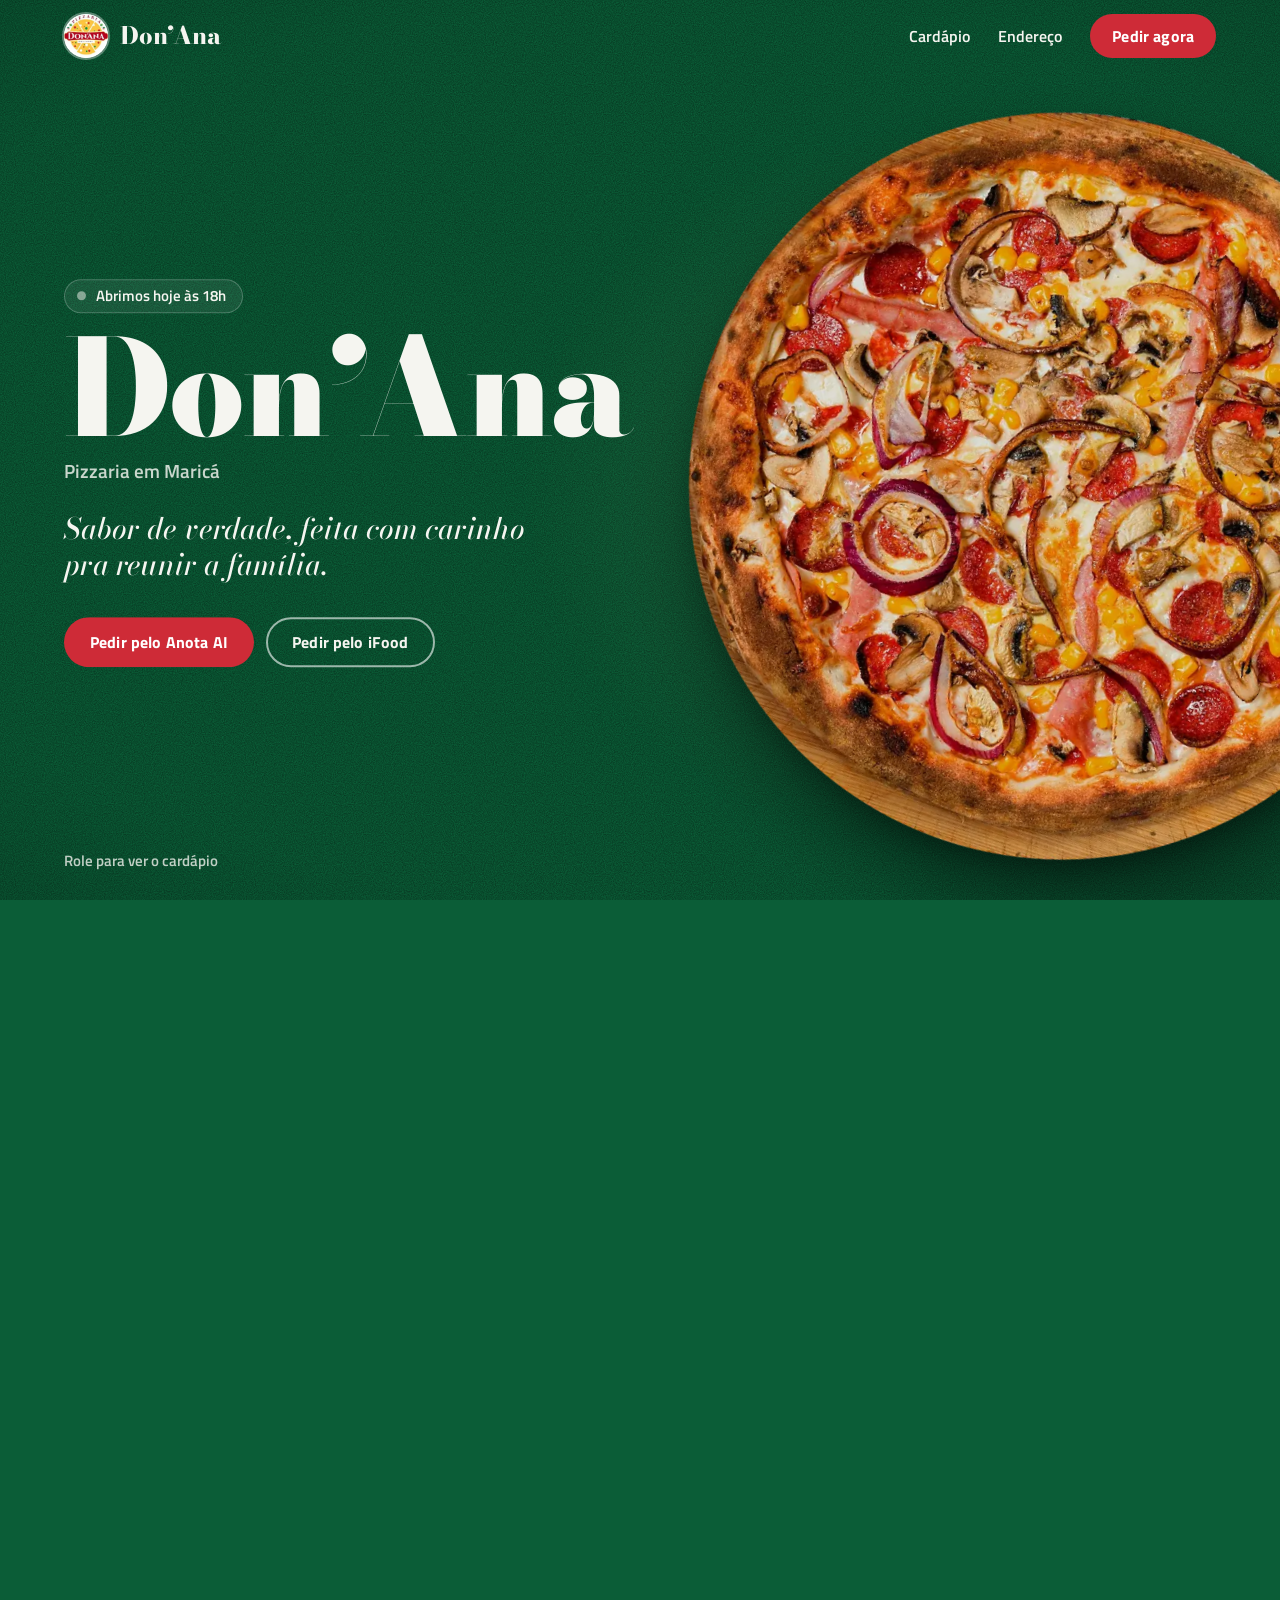
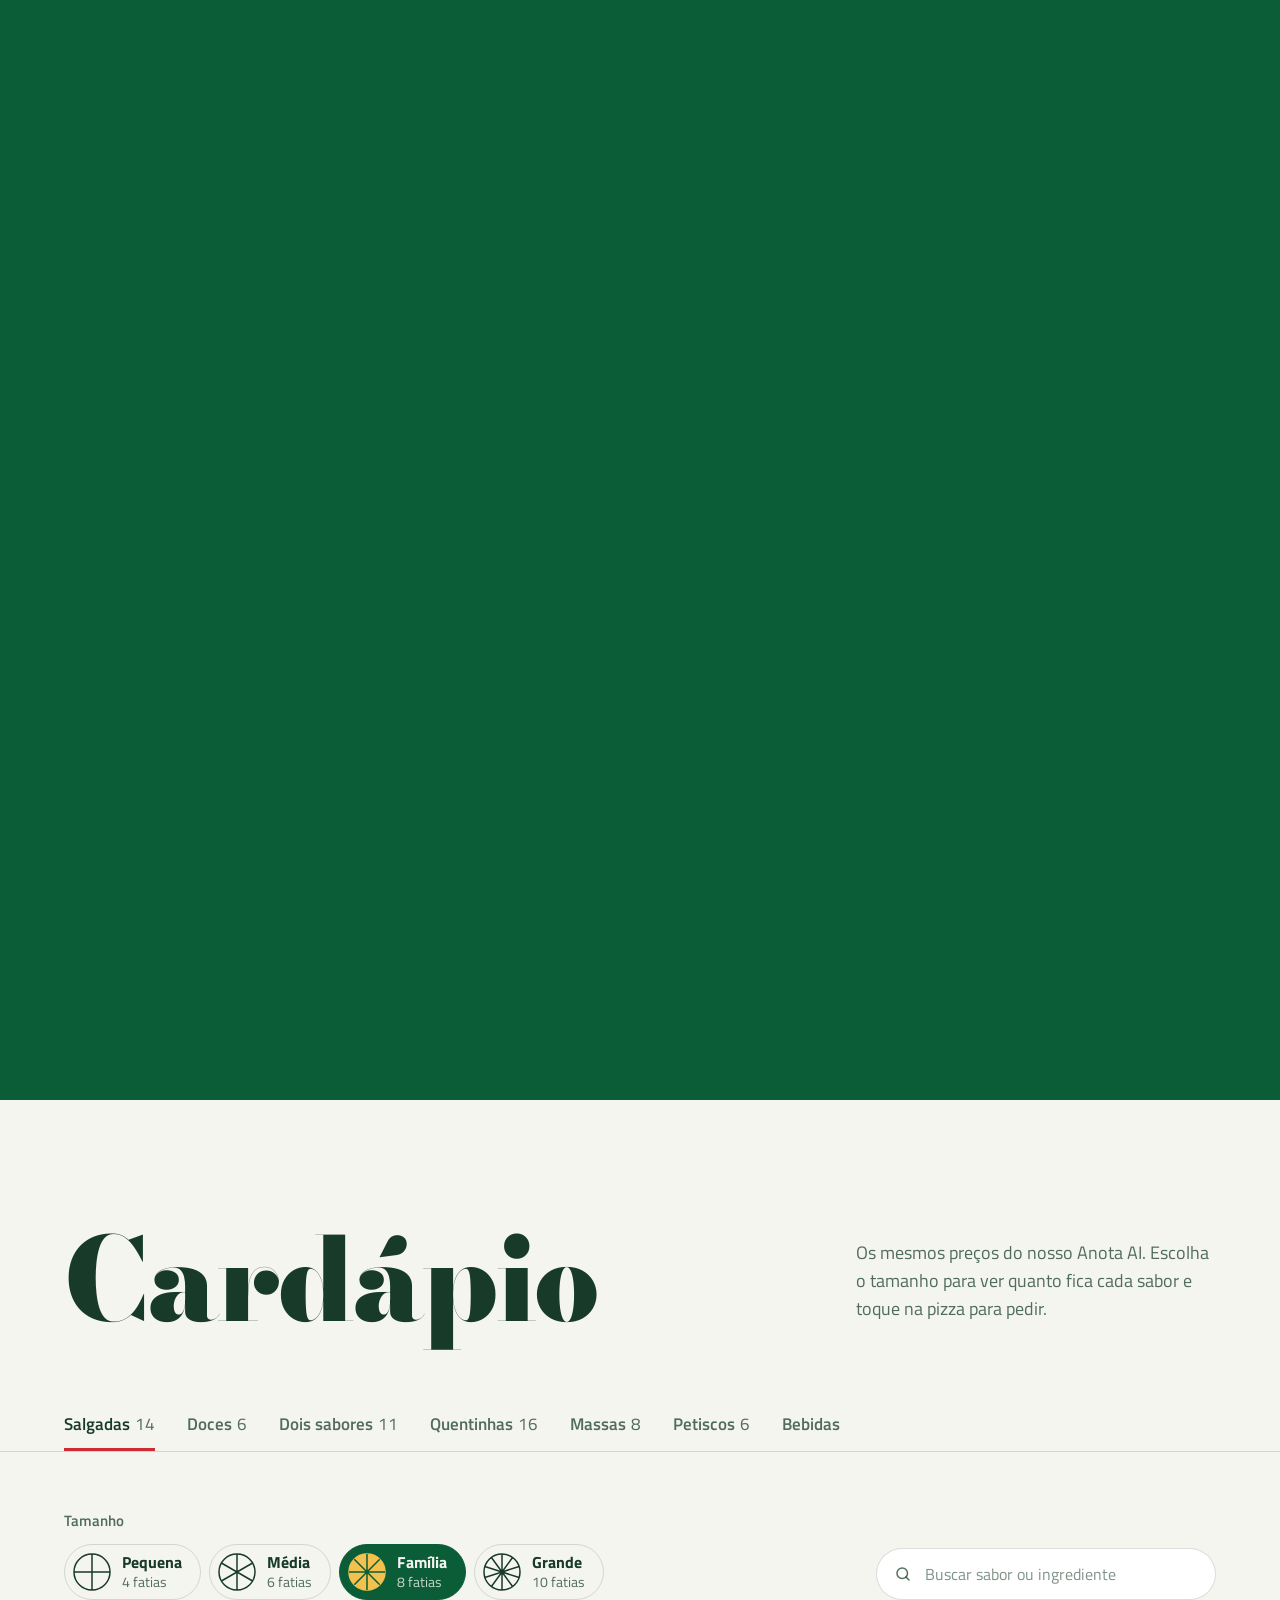
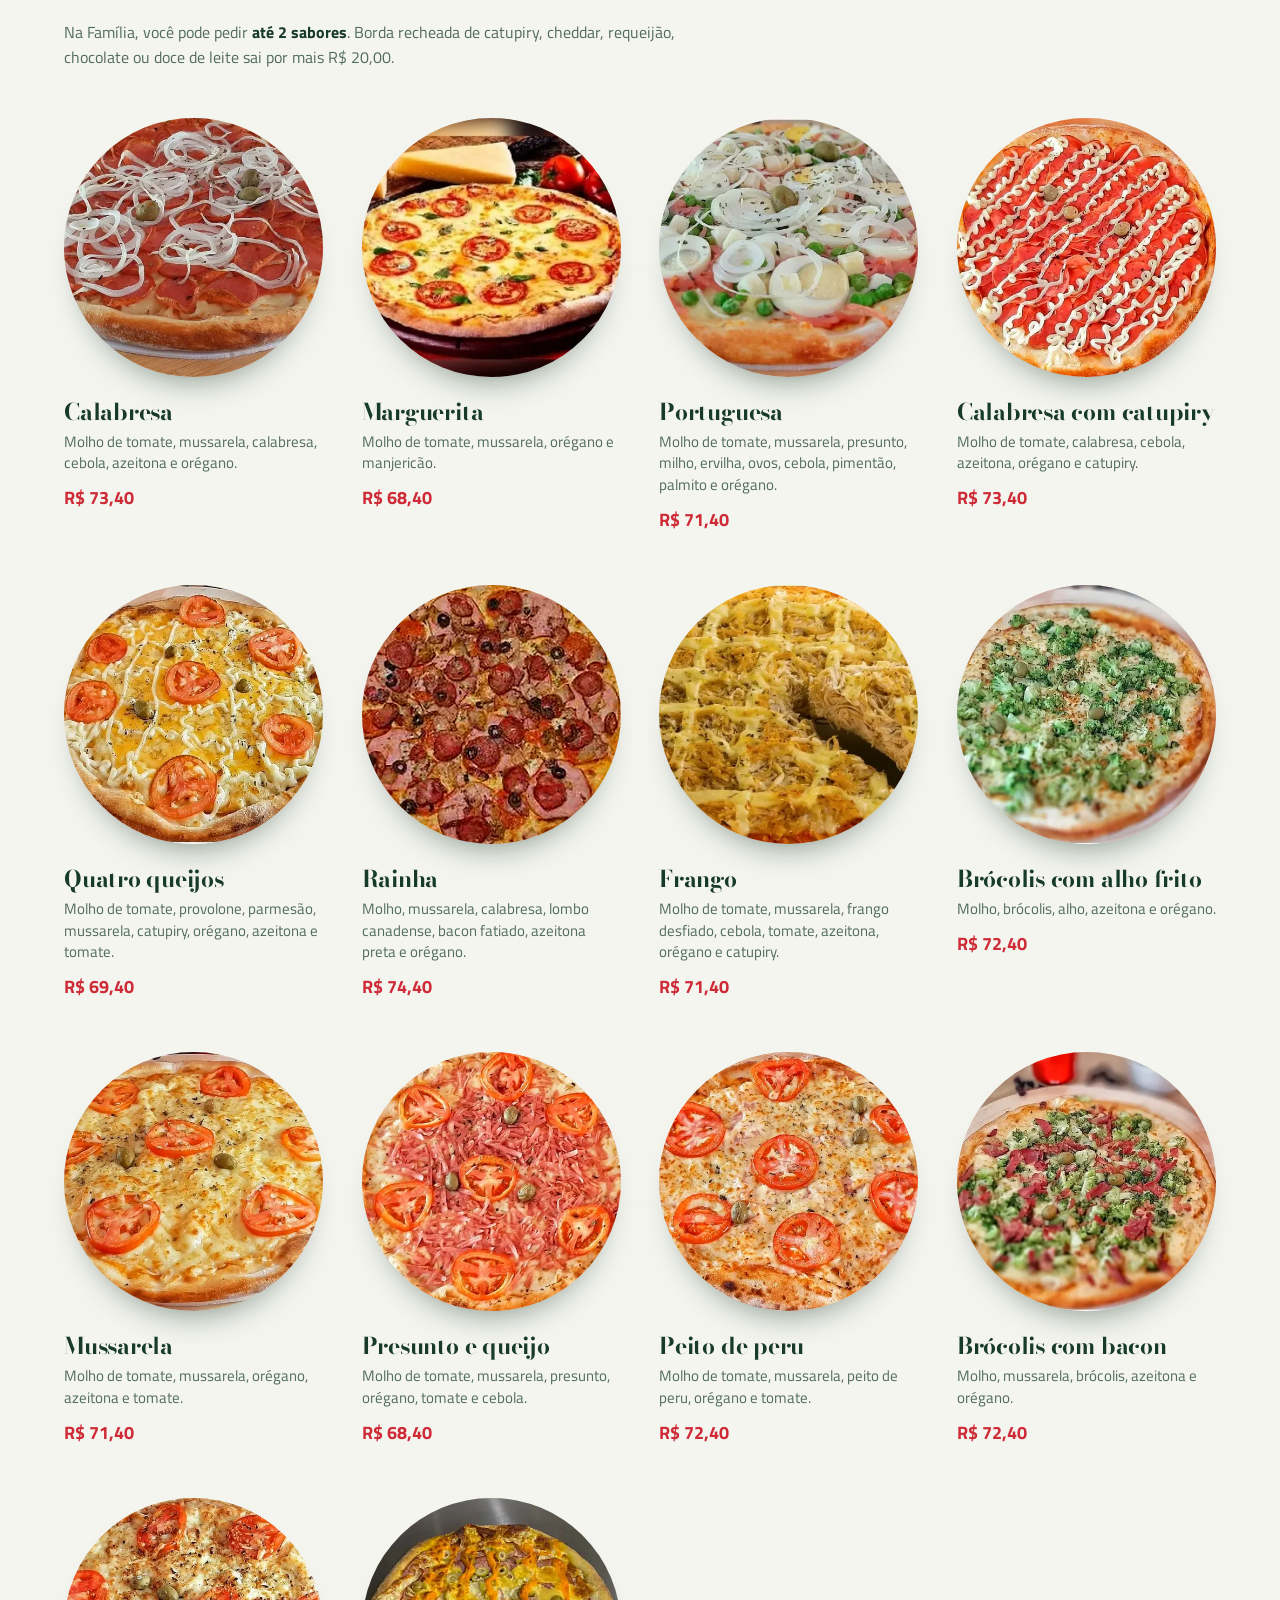
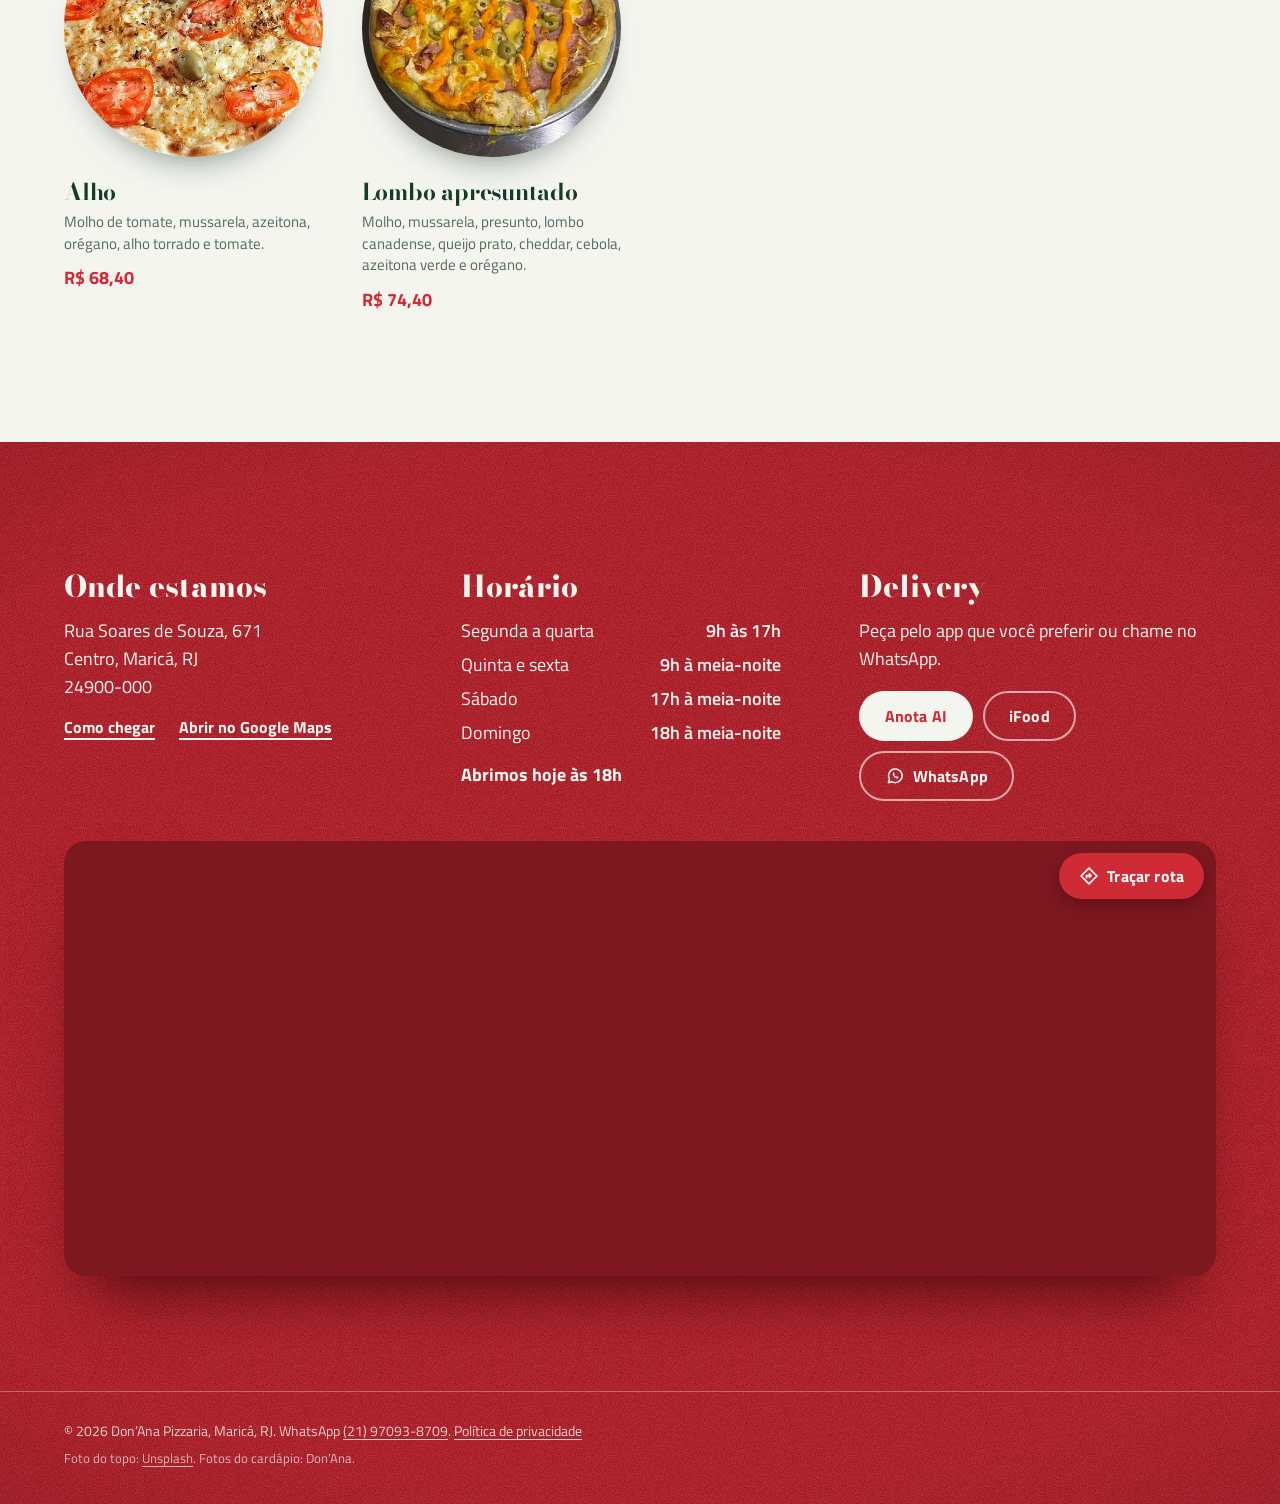
==== commit e8526bc1: "Quentinhas, horário do Anota AI e conserto do deploy na Vercel Cardápio ganha a aba Quentinhas, com " ====
--- a/index.html
+++ b/index.html
@@ -4,7 +4,7 @@
   <meta charset="utf-8">
   <meta name="viewport" content="width=device-width, initial-scale=1, viewport-fit=cover">
   <title>Don’Ana Pizzaria | Maricá, RJ</title>
-  <meta name="description" content="Pizzaria em Maricá, RJ. Pizzas salgadas e doces, meio a meio, massas e petiscos. Peça pelo Anota AI ou iFood. Quinta a domingo, das 17h à meia-noite.">
+  <meta name="description" content="Pizzaria em Maricá, RJ. Pizzas salgadas e doces, meio a meio, quentinhas, massas e petiscos. Peça pelo Anota AI, iFood ou WhatsApp. Aberto todos os dias.">
   <meta name="theme-color" content="#0B5D37">
   <link rel="icon" type="image/png" href="favicon.png">
   <link rel="apple-touch-icon" href="img/logo.png">
@@ -29,7 +29,7 @@
     "@type": "Restaurant",
     "name": "Don’Ana Pizzaria",
     "slogan": "Sabor de verdade",
-    "servesCuisine": ["Pizza", "Massas"],
+    "servesCuisine": ["Pizza", "Massas", "Comida caseira"],
     "priceRange": "R$ 40 a R$ 90",
     "hasMenu": "https://pedido.anota.ai/loja/don-ana-pizzas-delivery",
     "address": {
@@ -47,12 +47,12 @@
       "longitude": -42.8136774
     },
     "hasMap": "https://www.google.com/maps/search/?api=1&query=Pizzaria%20Don%27ana%20Delivery&query_place_id=ChIJwYmALD_tmQARd3wasKc8mns",
-    "openingHoursSpecification": [{
-      "@type": "OpeningHoursSpecification",
-      "dayOfWeek": ["Thursday", "Friday", "Saturday", "Sunday"],
-      "opens": "17:00",
-      "closes": "23:59"
-    }]
+    "openingHoursSpecification": [
+      { "@type": "OpeningHoursSpecification", "dayOfWeek": ["Monday", "Tuesday", "Wednesday"], "opens": "09:00", "closes": "17:00" },
+      { "@type": "OpeningHoursSpecification", "dayOfWeek": ["Thursday", "Friday"], "opens": "09:00", "closes": "23:59" },
+      { "@type": "OpeningHoursSpecification", "dayOfWeek": "Saturday", "opens": "17:00", "closes": "23:59" },
+      { "@type": "OpeningHoursSpecification", "dayOfWeek": "Sunday", "opens": "18:00", "closes": "23:59" }
+    ]
   }
   </script>
 </head>
@@ -66,7 +66,6 @@
     </a>
     <nav class="nav__links" aria-label="Seções">
       <a href="#cardapio">Cardápio</a>
-      <a href="#combo">Promoção</a>
       <a href="#endereco">Endereço</a>
     </nav>
     <a class="btn btn--red nav__cta" href="https://pedido.anota.ai/loja/don-ana-pizzas-delivery" target="_blank" rel="noopener">Pedir agora</a>
@@ -76,7 +75,7 @@
     <section class="hero" id="inicio" aria-labelledby="hero-title">
       <div class="hero__stage">
         <div class="hero__copy">
-          <p class="status" data-status><span class="status__dot" aria-hidden="true"></span><span data-status-text>Quinta a domingo, das 17h à meia-noite</span></p>
+          <p class="status" data-status><span class="status__dot" aria-hidden="true"></span><span data-status-text>Aberto todos os dias</span></p>
           <h1 class="hero__title" id="hero-title">Don’Ana</h1>
           <p class="hero__place">Pizzaria em Maricá</p>
           <p class="hero__lede">Sabor de verdade, feita com carinho pra reunir a família.</p>
@@ -114,22 +113,7 @@
       <div class="wrap" data-panels></div>
     </section>
 
-    <section class="final" aria-label="Promoção e endereço">
-      <div class="combo wrap" id="combo">
-        <img class="combo__photo" src="img/promo-800.webp"
-             srcset="img/promo-800.webp 800w, img/promo-1280.webp 1280w"
-             sizes="(max-width: 720px) 100vw, 46vw"
-             alt="Pizza de calabresa com cebola ao lado de uma pizza de chocolate com granulado"
-             width="1280" height="960" loading="lazy" decoding="async">
-        <div class="combo__copy">
-          <h2 class="display display--md">Promoção de fim de semana</h2>
-          <p class="combo__price"><span>R$</span> 100</p>
-          <p class="combo__what">Uma pizza salgada de 30&nbsp;cm, uma doce de 25&nbsp;cm e um Guaraná de 600&nbsp;ml.</p>
-          <p class="combo__flavors">Salgada: calabresa, portuguesa ou frango com catupiry.<br>Doce: chocolate com morango ou banana nevada.</p>
-          <a class="btn btn--white" data-combo-link href="https://pedido.anota.ai/loja/don-ana-pizzas-delivery" target="_blank" rel="noopener">Pedir a promoção</a>
-        </div>
-      </div>
-
+    <section class="final" aria-label="Endereço e horário">
       <div class="visit wrap" id="endereco">
         <div class="visit__col">
           <h2 class="visit__title">Onde estamos</h2>
@@ -141,7 +125,12 @@
         </div>
         <div class="visit__col">
           <h2 class="visit__title">Horário</h2>
-          <p>Quinta a domingo<br>das 17h à meia-noite</p>
+          <dl class="hours">
+            <div><dt>Segunda a quarta</dt><dd>9h às 17h</dd></div>
+            <div><dt>Quinta e sexta</dt><dd>9h à meia-noite</dd></div>
+            <div><dt>Sábado</dt><dd>17h à meia-noite</dd></div>
+            <div><dt>Domingo</dt><dd>18h à meia-noite</dd></div>
+          </dl>
           <p class="visit__status" data-status-text></p>
         </div>
         <div class="visit__col">
@@ -170,7 +159,7 @@
 
       <footer class="foot wrap">
         <p>© <span data-year>2026</span> Don’Ana Pizzaria, Maricá, RJ. WhatsApp <a href="https://wa.me/5521970938709" target="_blank" rel="noopener">(21) 97093-8709</a>. <a href="privacidade.html">Política de privacidade</a></p>
-        <p class="foot__credits">Fotos do topo e da promoção: <a href="https://unsplash.com/photos/UpyfnDr6SPk" target="_blank" rel="noopener">Unsplash</a> e <a href="https://www.pexels.com/photo/chocolate-and-savory-pizzas-side-by-side-31094808/" target="_blank" rel="noopener">Pexels</a>. Fotos do cardápio: Don’Ana.</p>
+        <p class="foot__credits">Foto do topo: <a href="https://unsplash.com/photos/UpyfnDr6SPk" target="_blank" rel="noopener">Unsplash</a>. Fotos do cardápio: Don’Ana.</p>
       </footer>
     </section>
   </main>
@@ -183,10 +172,6 @@
     <a href="#cardapio" data-tabbar="cardapio">
       <svg viewBox="0 0 24 24" aria-hidden="true"><path d="M12 3 3.5 18.2a17 17 0 0 0 17 0z"/><circle cx="12" cy="11" r="1.4"/><circle cx="9.5" cy="15.5" r="1.4"/><circle cx="14.6" cy="15.6" r="1.4"/></svg>
       Cardápio
-    </a>
-    <a href="#combo" data-tabbar="combo">
-      <svg viewBox="0 0 24 24" aria-hidden="true"><path d="M3.5 12.5V4h8.5l9 9-8.5 8.5z"/><circle cx="8" cy="8.5" r="1.6"/></svg>
-      Promoção
     </a>
     <a href="#endereco" data-tabbar="endereco">
       <svg viewBox="0 0 24 24" aria-hidden="true"><path d="M12 21s-7-6.2-7-11a7 7 0 0 1 14 0c0 4.8-7 11-7 11z"/><circle cx="12" cy="10" r="2.5"/></svg>
--- a/css/style.css
+++ b/css/style.css
@@ -1,5 +1,5 @@
 /* Don’Ana Pizzaria
-   A página é a bandeira, de cima para baixo: verde (hero), branco (cardápio), vermelho (promoção e endereço). */
+   A página é a bandeira, de cima para baixo: verde (hero), branco (cardápio), vermelho (endereço e horário). */
 
 :root {
   --basilico: #0B5D37;
@@ -801,7 +801,7 @@
   background: linear-gradient(to bottom, rgba(245, 245, 240, 0), var(--mozzarella) 22px);
 }
 
-/* ---------- Final: promoção e endereço (vermelho) ---------- */
+/* ---------- Final: endereço e horário (vermelho) ---------- */
 
 .final {
   position: relative;
@@ -811,46 +811,14 @@
   padding-top: clamp(80px, 10vw, 150px);
   --focus: var(--crosta);
 }
-
-.combo {
-  display: grid;
-  grid-template-columns: minmax(0, 1fr) minmax(0, 1fr);
-  align-items: center;
-  gap: 48px clamp(40px, 6vw, 96px);
-}
+/* O conteúdo fica acima da textura de granulado (.final::before). */
 .final > * { position: relative; }
-.combo__photo {
-  width: 100%;
-  aspect-ratio: 4 / 3;
-  object-fit: cover;
-  border-radius: 22px;
-  background: #7d1820;
-  box-shadow: 0 40px 60px -30px rgba(50, 0, 6, .8);
-}
-
-.combo__price {
-  display: flex;
-  align-items: flex-start;
-  gap: .08em;
-  margin: 22px 0 18px;
-  font-family: var(--serif);
-  font-weight: 900;
-  font-variation-settings: 'opsz' 96;
-  font-size: clamp(76px, 9vw, 136px);
-  line-height: .9;
-  letter-spacing: -0.02em;
-}
-.combo__price span { margin-top: .16em; font-size: .34em; letter-spacing: 0; }
-.combo__what { max-width: 28ch; font-size: clamp(19px, 1.6vw, 22px); line-height: 1.45; }
-.combo__flavors { margin: 14px 0 30px; font-size: 16px; line-height: 1.6; color: rgba(245, 245, 240, .9); }
+
 
 .visit {
   display: grid;
   grid-template-columns: repeat(3, minmax(0, 1fr));
   gap: 40px;
-  margin-top: clamp(88px, 10vw, 150px);
-  padding-top: 48px;
-  border-top: 1px solid rgba(255, 255, 255, .3);
 }
 .visit__title {
   margin-bottom: 14px;
@@ -862,7 +830,10 @@
 }
 .visit address { font-style: normal; font-size: 18px; line-height: 1.55; }
 .visit p { font-size: 18px; }
-.visit__status { margin-top: 10px; font-weight: 700; }
+.hours { display: grid; gap: 6px; margin: 0; font-size: 18px; }
+.hours div { display: flex; flex-wrap: wrap; justify-content: space-between; column-gap: 16px; max-width: 320px; }
+.hours dd { margin: 0; font-weight: 600; font-variant-numeric: tabular-nums; }
+.visit__status { margin-top: 14px; font-weight: 700; }
 .visit__actions { display: flex; flex-wrap: wrap; gap: 10px; margin-top: 18px; }
 .link {
   display: inline-block;
@@ -969,7 +940,7 @@
     inset: auto 0 0;
     z-index: 60;
     display: grid;
-    grid-template-columns: repeat(4, 1fr);
+    grid-template-columns: repeat(3, 1fr);
     padding-bottom: env(safe-area-inset-bottom);
     background: rgba(245, 245, 240, .97);
     -webkit-backdrop-filter: blur(10px);
@@ -1066,8 +1037,6 @@
   .sheet__actions { bottom: 0; margin: 0 -20px -28px; padding: 14px 20px 20px; }
   .sheet__actions .btn { flex: 1 1 100%; }
 
-  .combo { grid-template-columns: 1fr; }
-  .combo__photo { border-radius: 18px; }
   .visit { grid-template-columns: 1fr; gap: 36px; }
   .visit__map { height: 320px; border-radius: 18px; }
 }
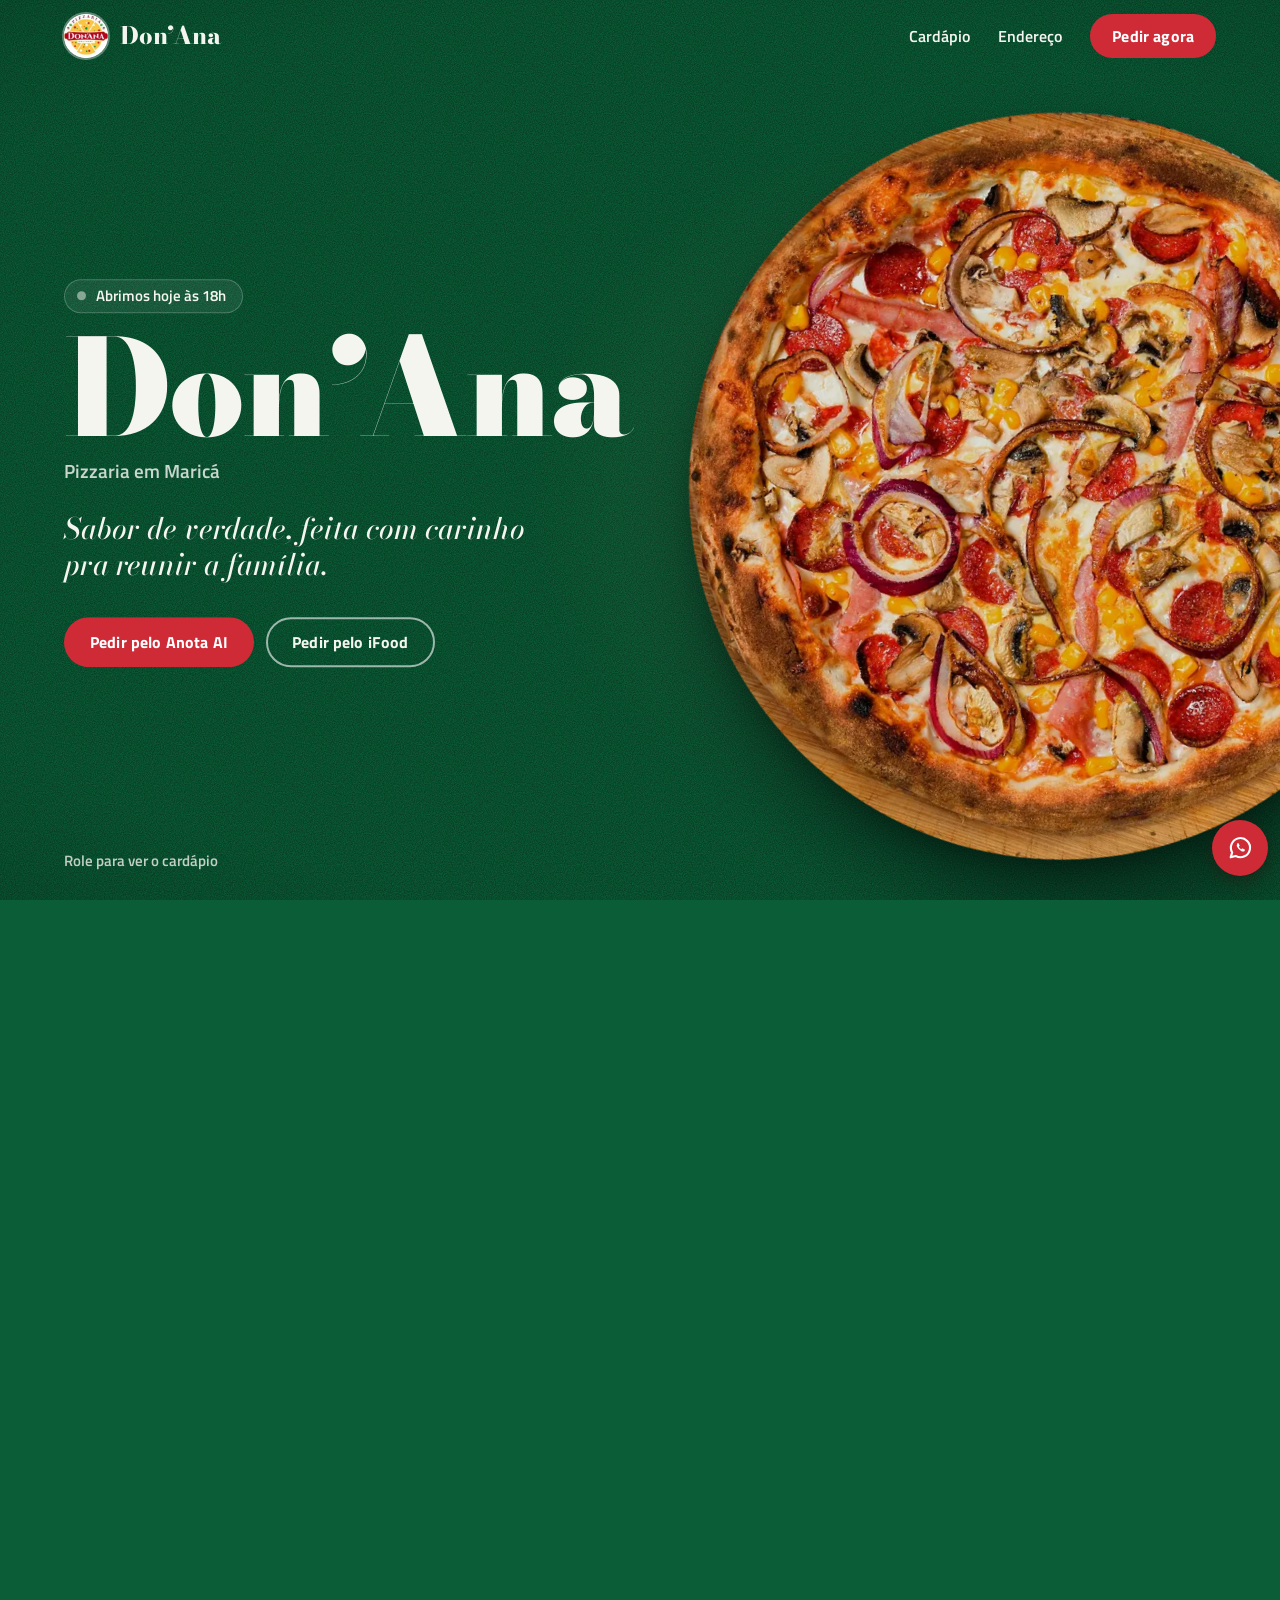
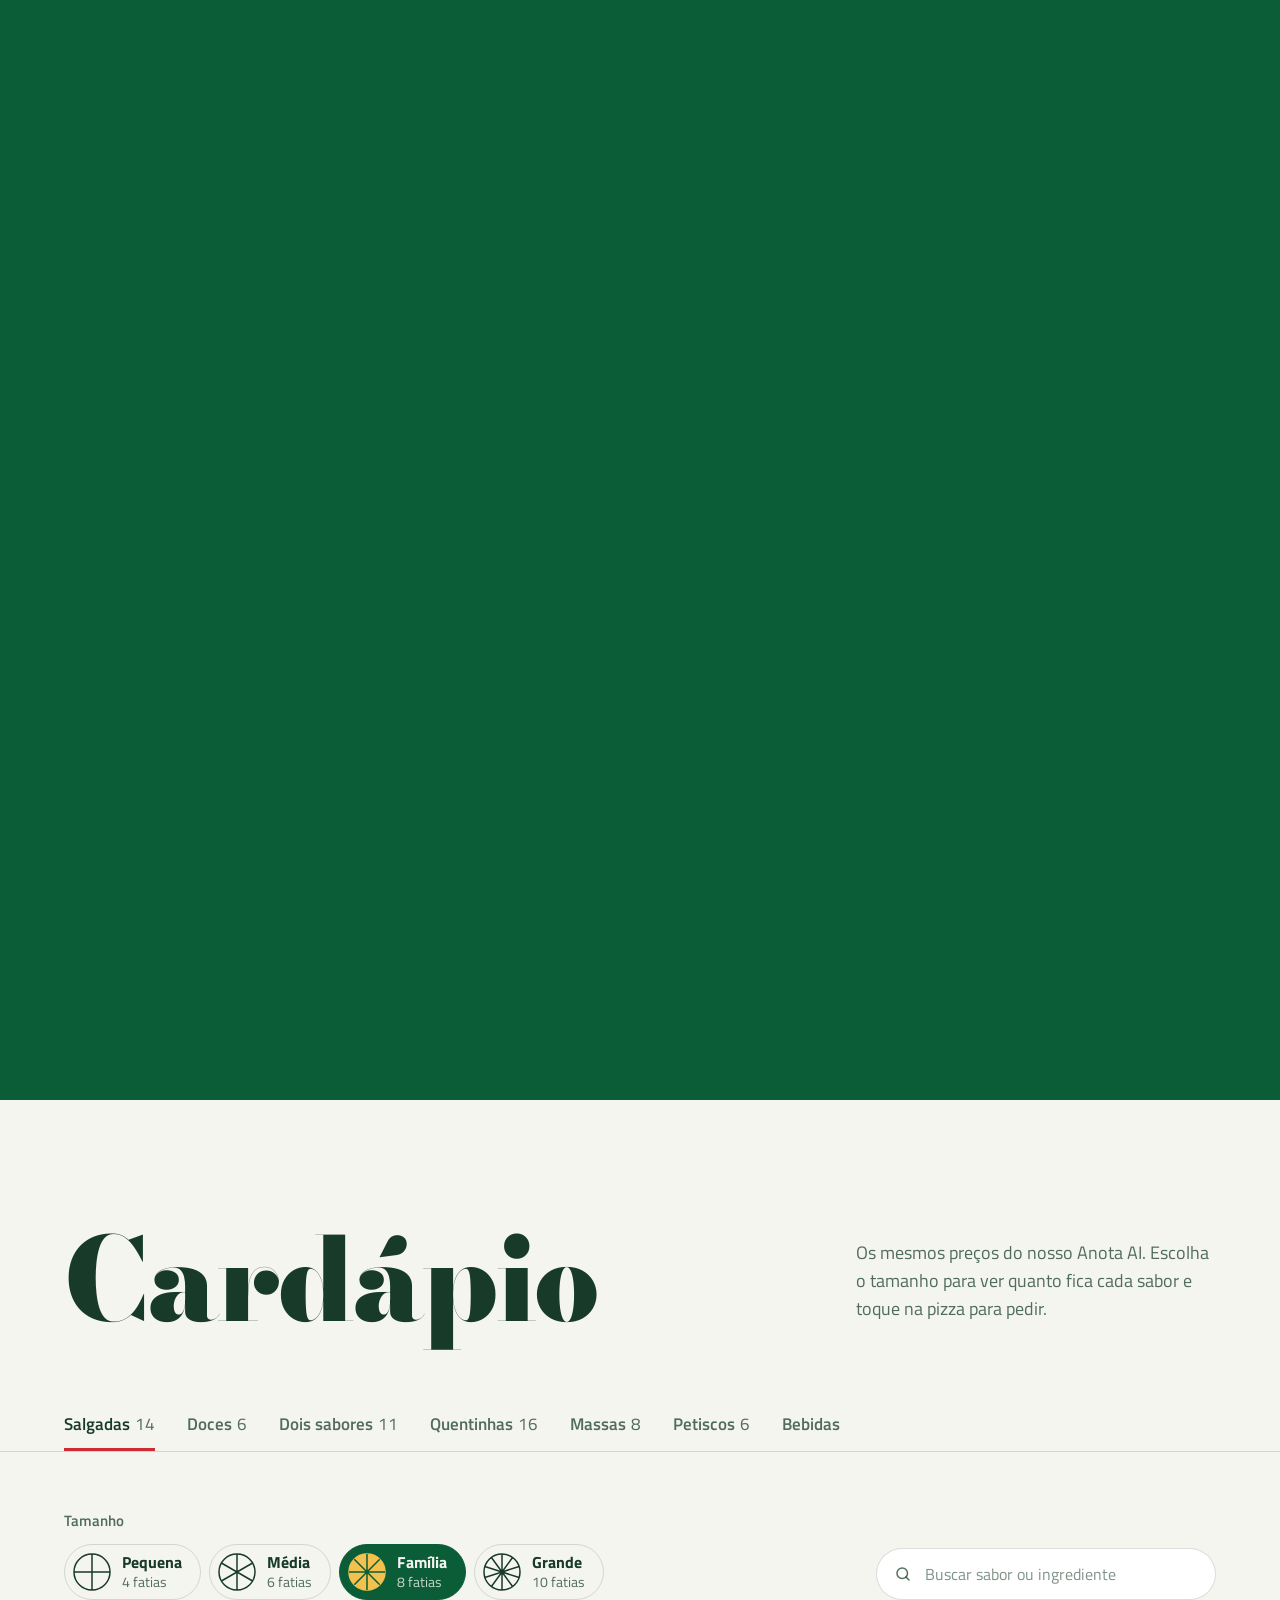
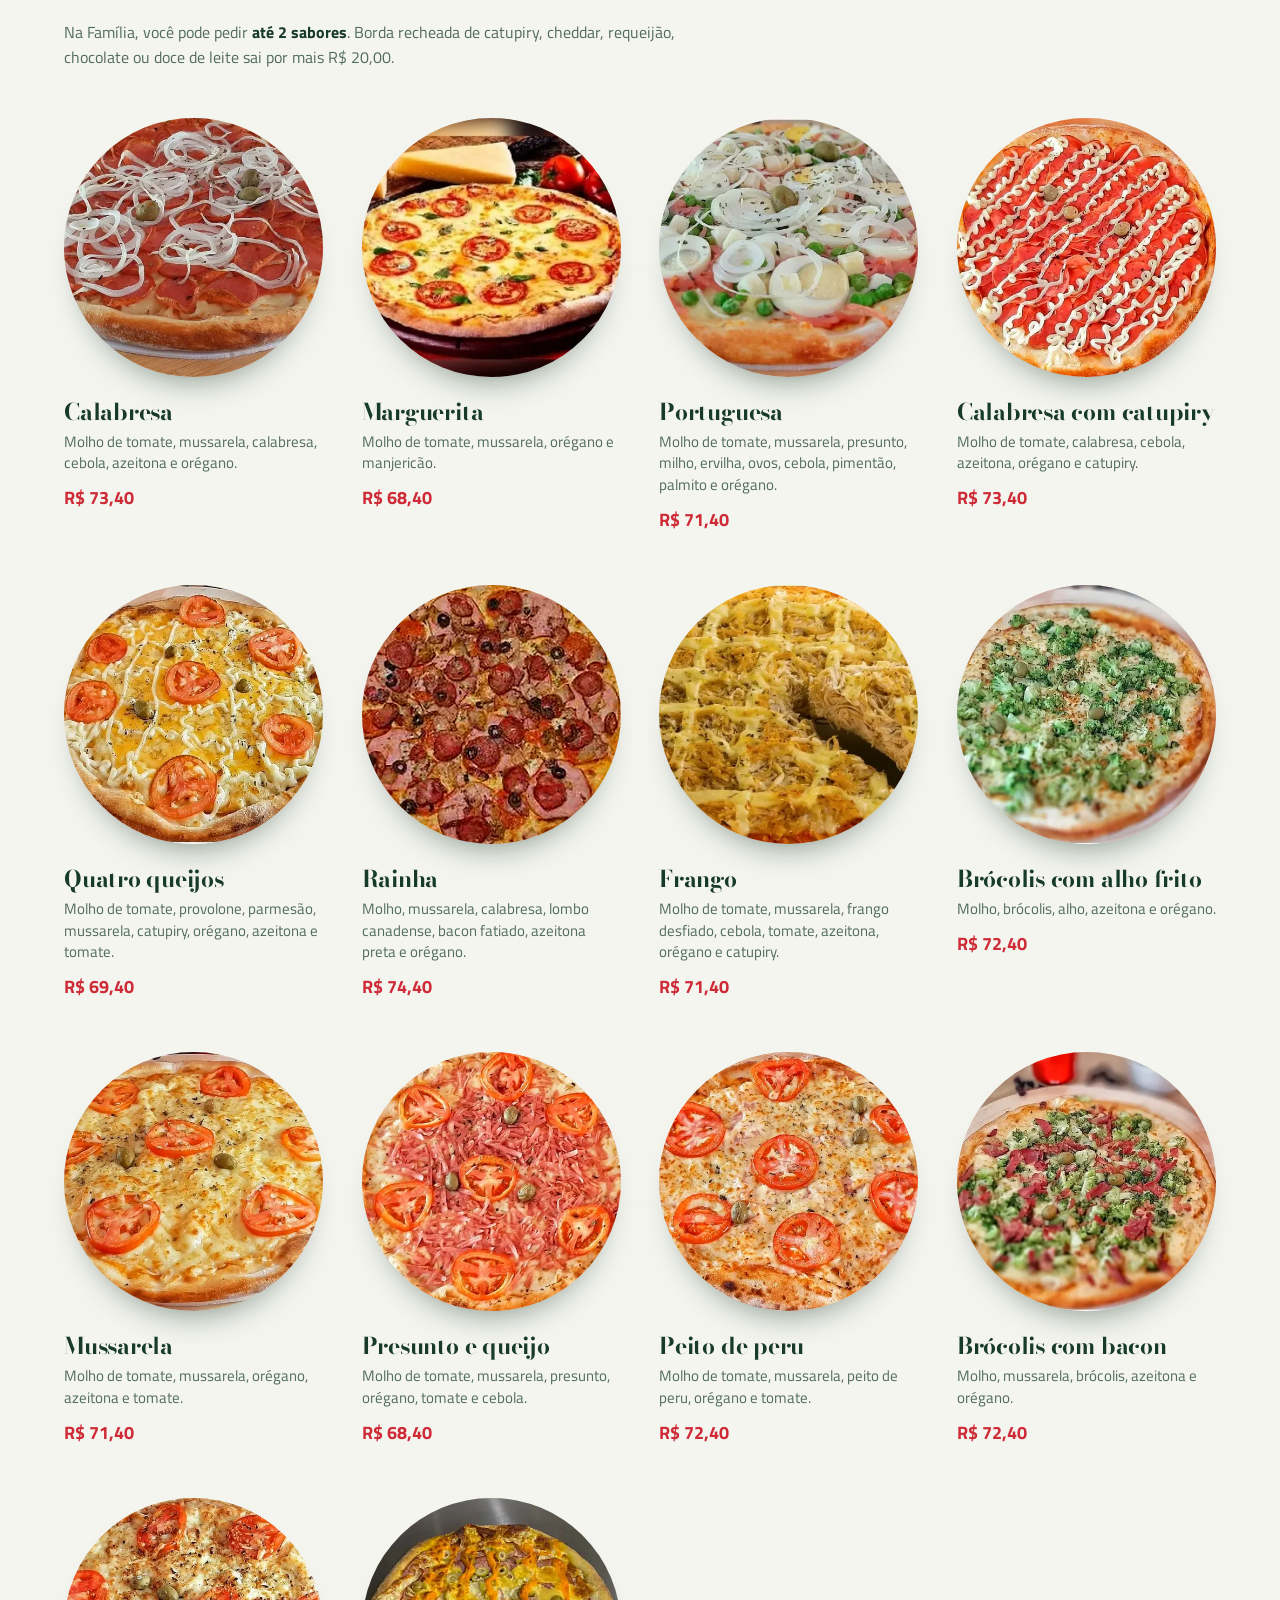
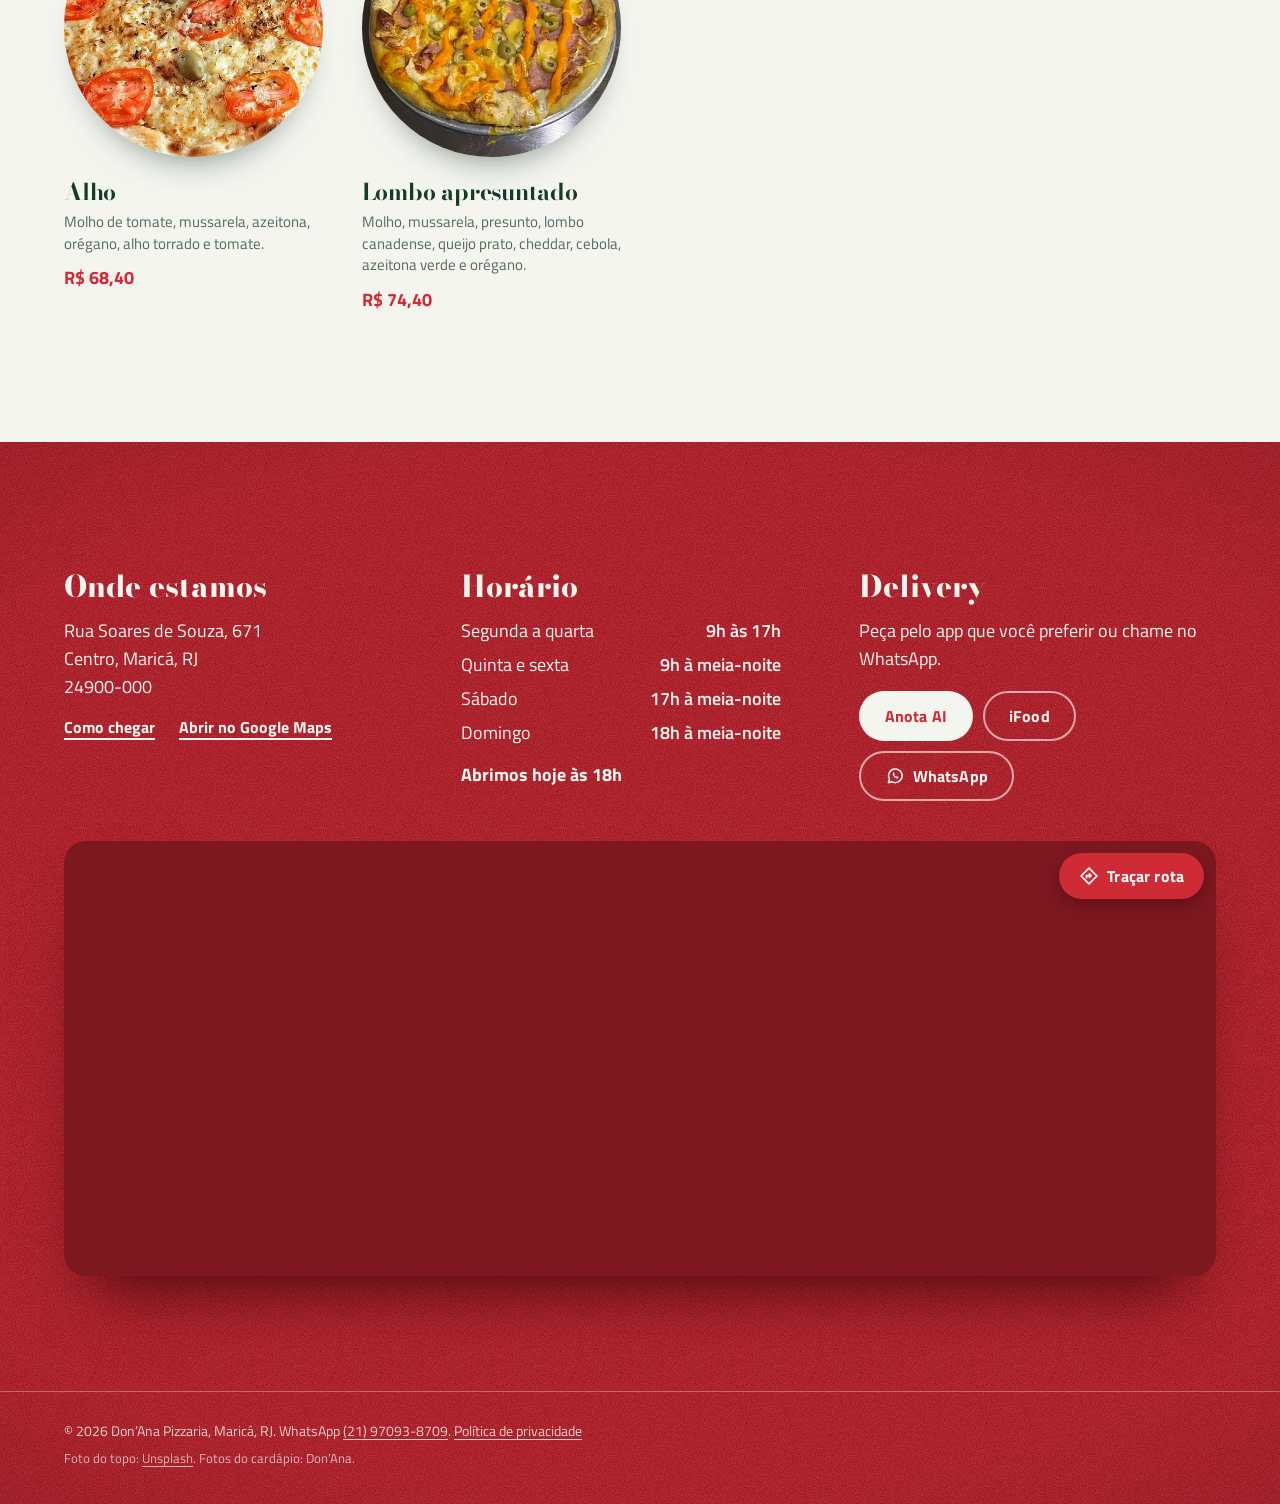
==== commit a215611e: "Botão de conversa que sempre aparece No celular da Xiaomi o chat da Smartsupp não aparecia: o site n" ====
--- a/index.html
+++ b/index.html
@@ -164,6 +164,11 @@
     </section>
   </main>
 
+  <!-- Botão de conversa que sempre aparece: leva ao WhatsApp e some quando o chat da Smartsupp carrega (js/main.js). -->
+  <a class="chat-fab" href="https://wa.me/5521970938709?text=Ol%C3%A1!%20Vim%20pelo%20site%20da%20Don%E2%80%99Ana." target="_blank" rel="noopener" aria-label="Conversar com a Don’Ana pelo WhatsApp" data-chat-fab>
+    <svg viewBox="0 0 24 24" width="28" height="28" aria-hidden="true"><path d="M4 20l1.3-4.2a8.2 8.2 0 1 1 3 3z" fill="none" stroke="currentColor" stroke-width="1.8" stroke-linejoin="round"/><path d="M9.3 8.3c.2-.3.5-.4.8-.4h.4c.2 0 .4.1.5.4l.6 1.4c.1.2 0 .5-.1.6l-.5.6c.4.9 1.2 1.7 2.1 2.1l.6-.5c.2-.2.4-.2.6-.1l1.4.6c.3.1.4.3.4.5v.4c0 .3-.1.6-.4.8-.6.4-1.5.5-2.4.1a8.4 8.4 0 0 1-3.8-3.8c-.4-.9-.3-1.8.2-2.7z" fill="currentColor"/></svg>
+  </a>
+
   <nav class="tabbar" aria-label="Atalhos">
     <a href="#inicio" data-tabbar="inicio">
       <svg viewBox="0 0 24 24" aria-hidden="true"><path d="M4 11 12 4l8 7v9h-5v-6H9v6H4z"/></svg>
--- a/css/style.css
+++ b/css/style.css
@@ -919,6 +919,25 @@
   font-size: 14px;
   color: var(--tinta-suave);
 }
+
+/* Botão de conversa (WhatsApp) no mesmo lugar do botão da Smartsupp; some quando ele carrega. */
+.chat-fab {
+  position: fixed;
+  right: 12px;
+  bottom: 24px;
+  z-index: 55;
+  display: grid;
+  place-items: center;
+  width: 56px; height: 56px;
+  border-radius: 50%;
+  background: var(--pomodoro);
+  color: #fff;
+  box-shadow: 0 6px 18px rgba(50, 0, 6, .35);
+  -webkit-tap-highlight-color: transparent;
+  transition: background-color .15s, transform .15s;
+}
+.chat-fab:hover { background: var(--pomodoro-forte); transform: scale(1.05); }
+.chat-fab[hidden] { display: none; }
 
 /* Barra de abas do celular */
 .tabbar { display: none; }
@@ -977,6 +996,7 @@
     background: var(--pomodoro);
   }
   .tabbar a:focus-visible { outline-offset: -4px; }
+  .chat-fab { bottom: calc(var(--tabbar-h) + env(safe-area-inset-bottom) + 12px); }
   /* Pela aba "Cardápio", o título para logo abaixo da barra do topo. */
   .menu { scroll-margin-top: -100px; }
 
@@ -1055,6 +1075,6 @@
   .hero__stage { position: relative; }
   .hero__line, .hero__cue { display: none; }
   .hero__stage.is-live .pizza__roll { animation: none; }
-  .flavor__img, .disc__b, .disc::after { transition: none; }
+  .flavor__img, .disc__b, .disc::after, .chat-fab { transition: none; }
   .sheet[open], .sheet[open] .disc { animation: none; }
 }
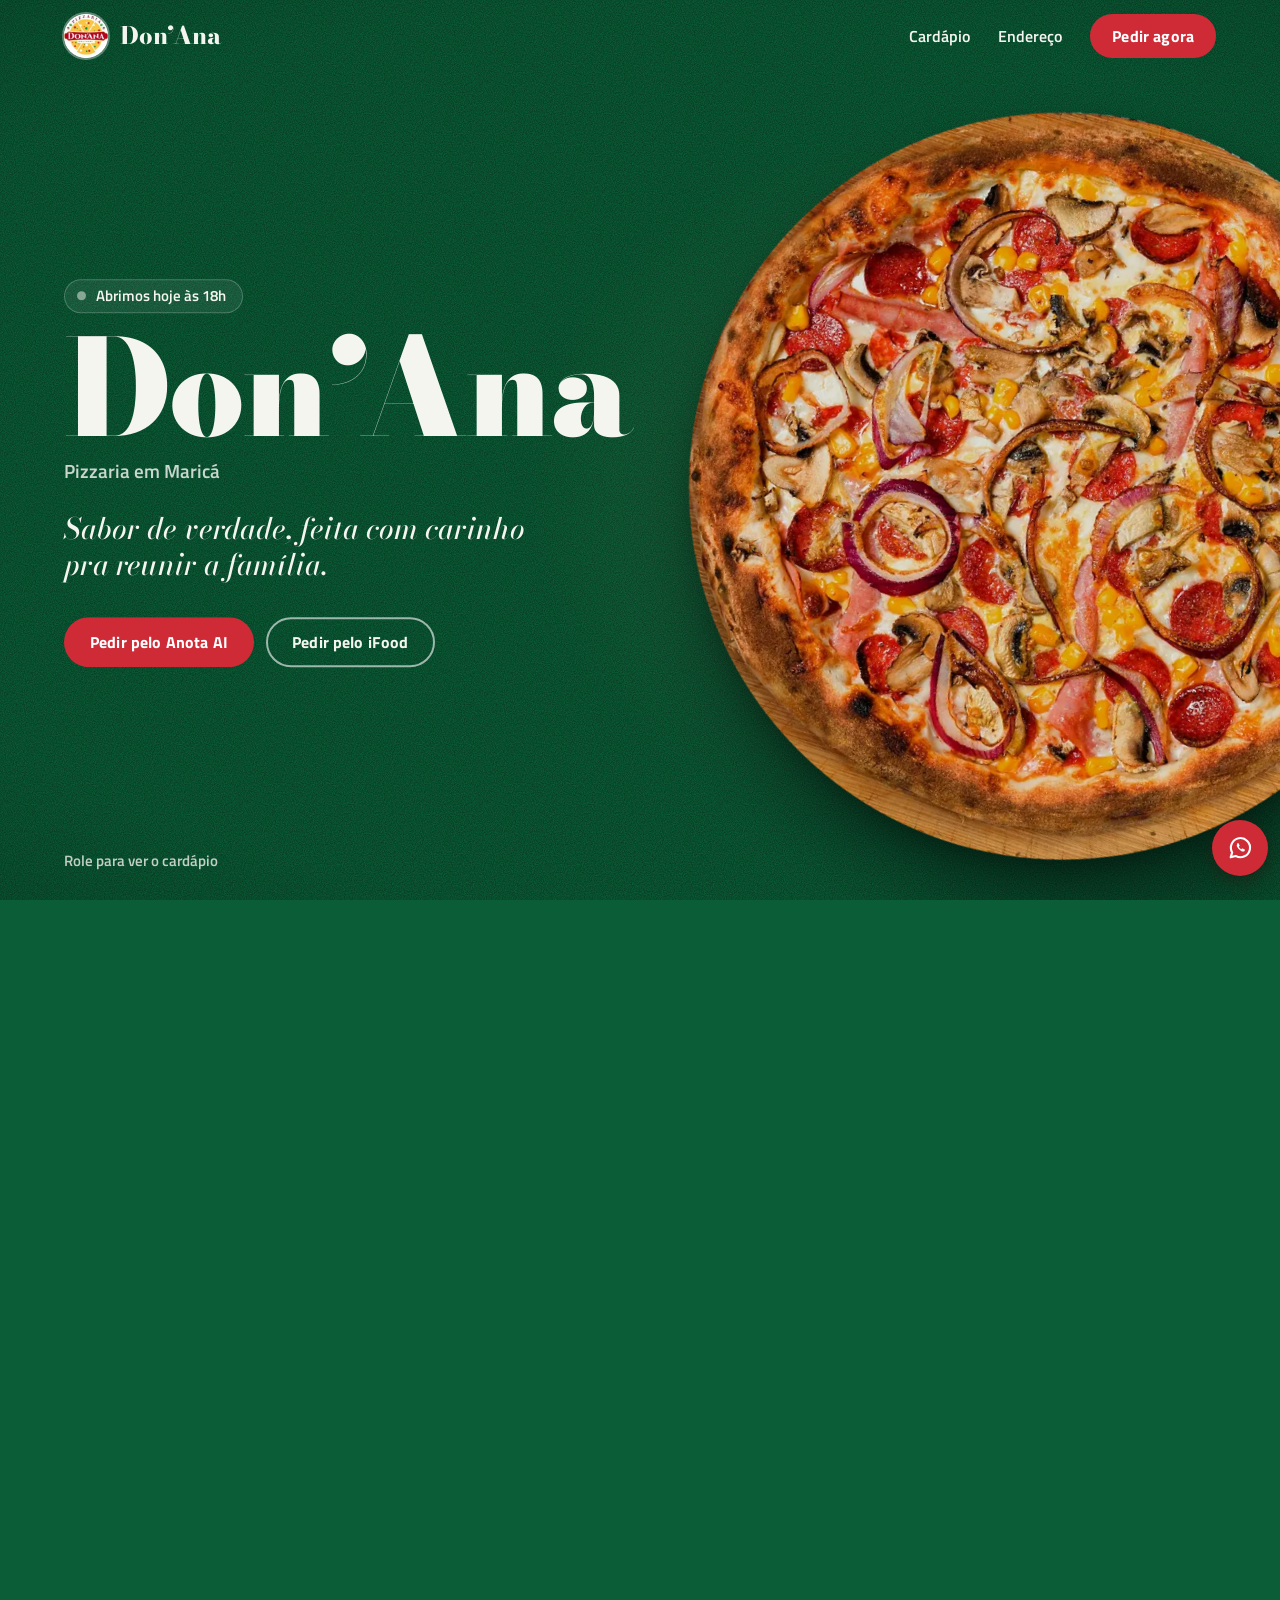
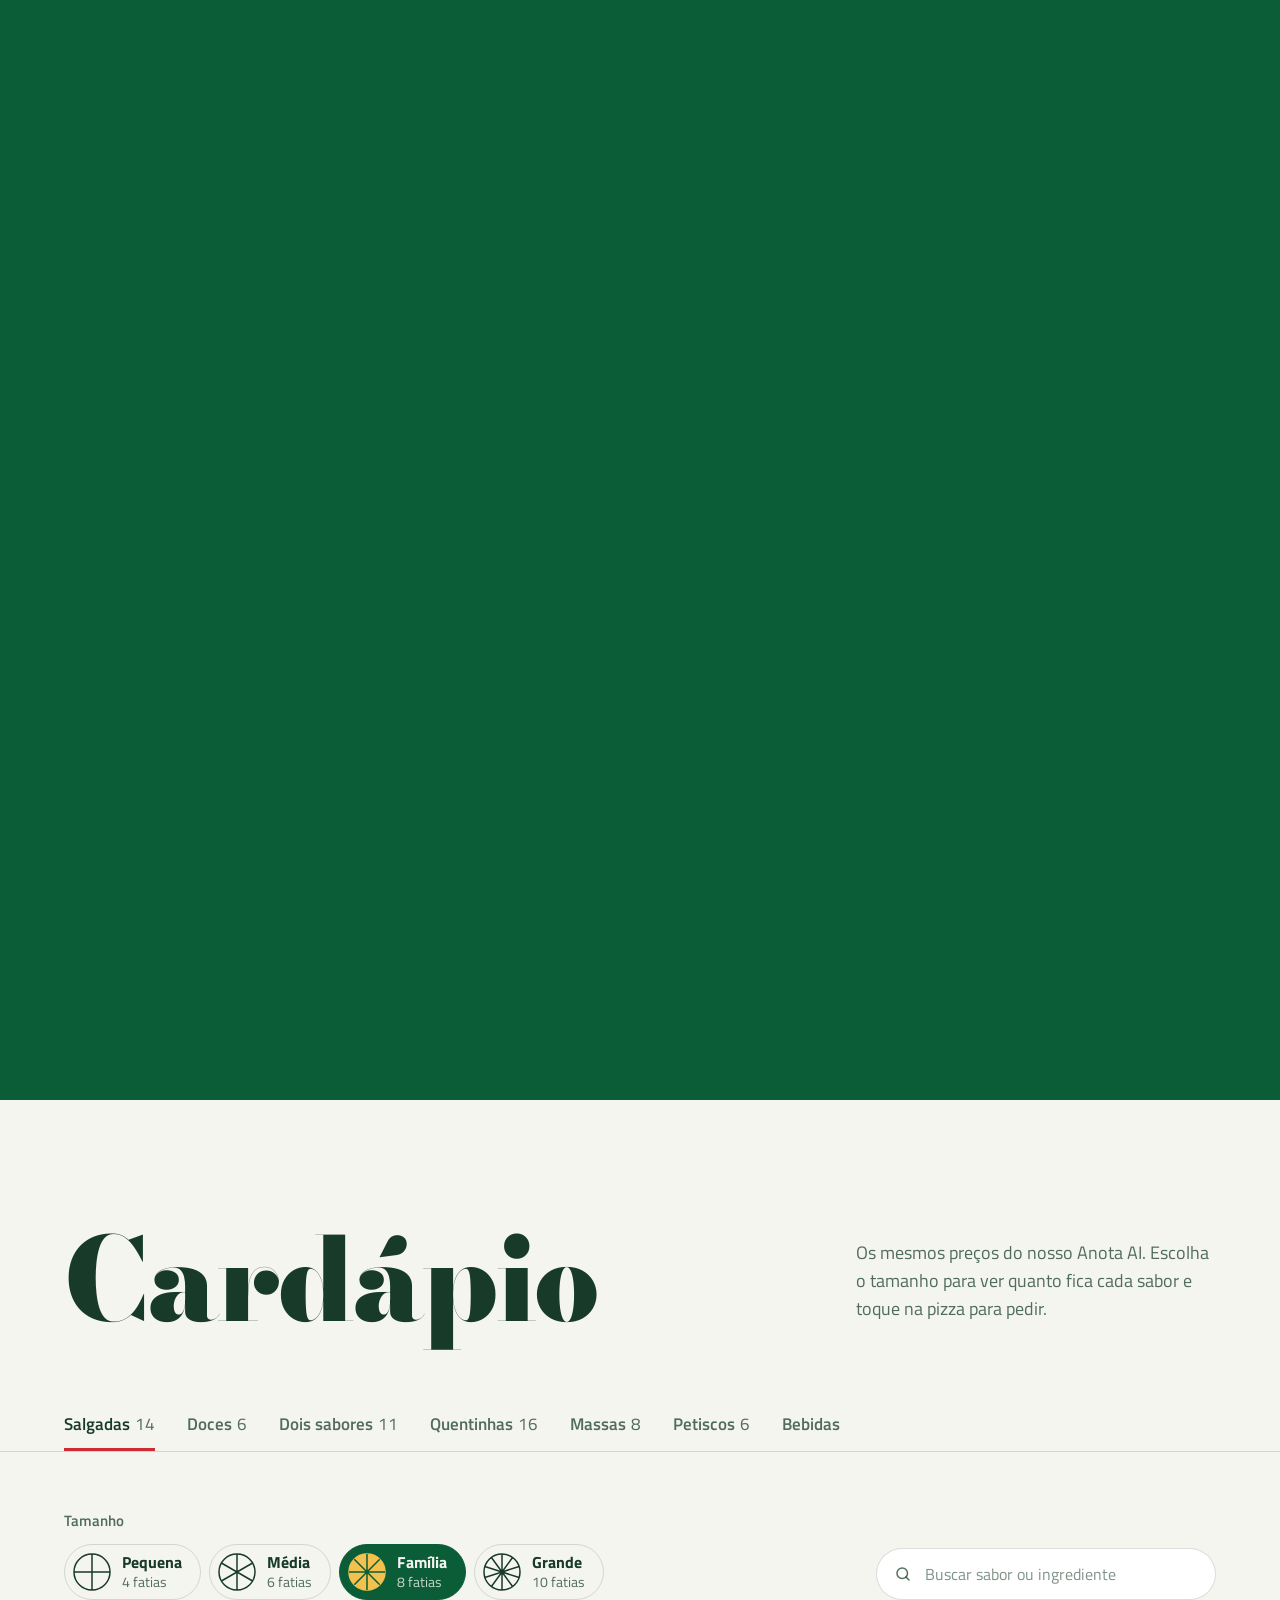
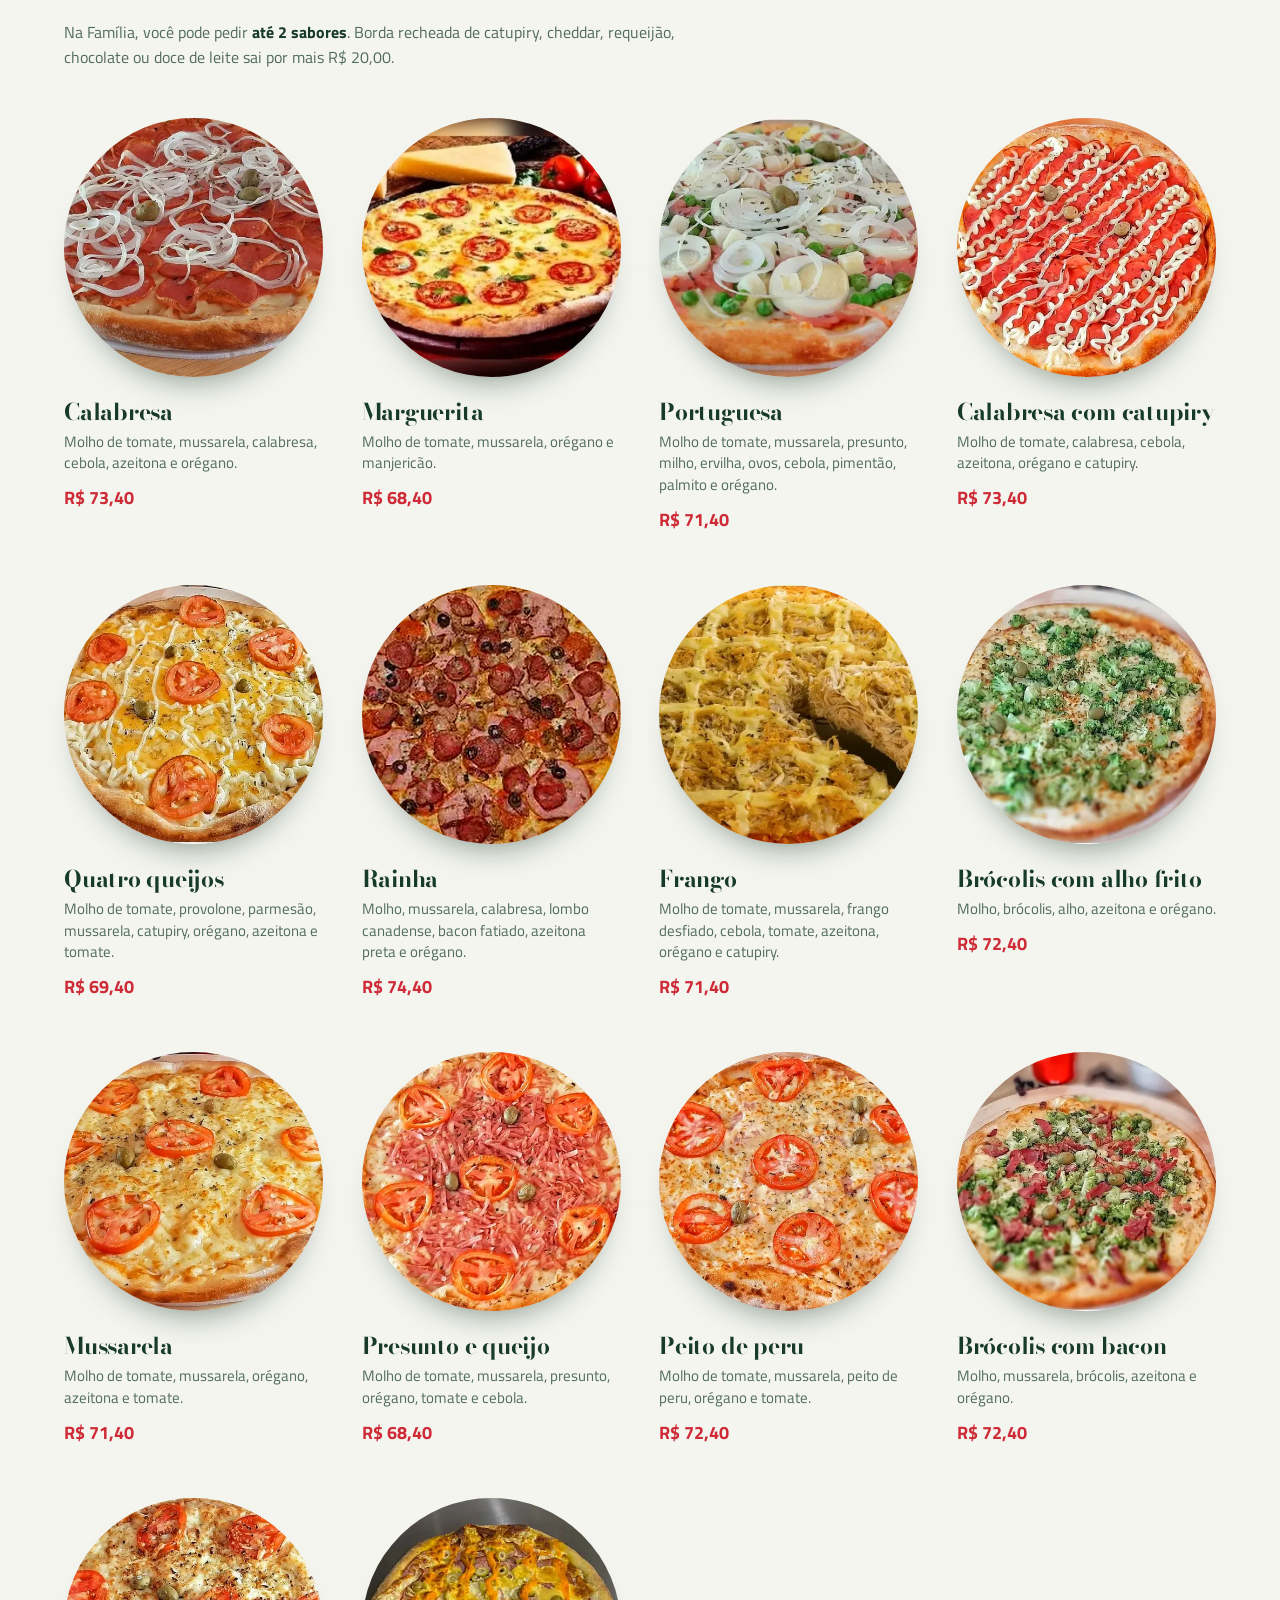
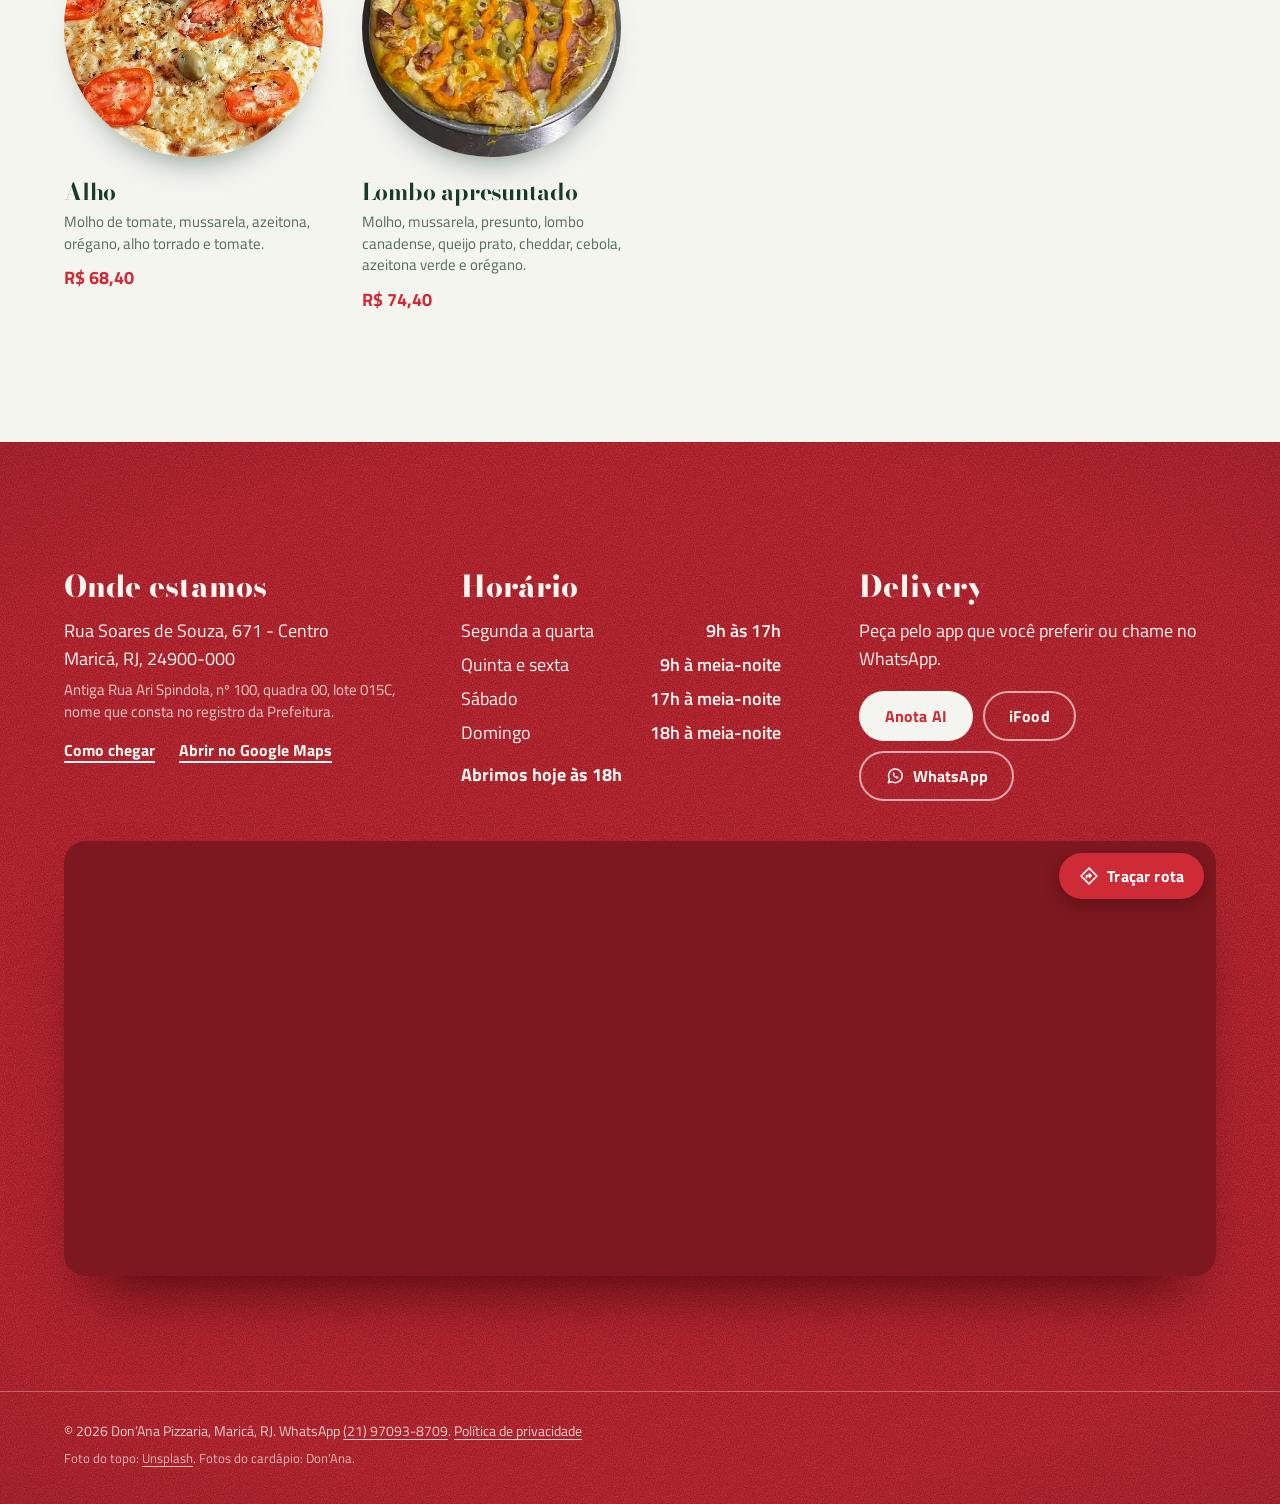
==== commit dd655d19: "Endereço com o nome antigo da rua e mapa pelo endereço O site mostra também a antiga Rua Ari Spindol" ====
--- a/index.html
+++ b/index.html
@@ -34,19 +34,14 @@
     "hasMenu": "https://pedido.anota.ai/loja/don-ana-pizzas-delivery",
     "address": {
       "@type": "PostalAddress",
-      "streetAddress": "Rua Soares de Souza, 671, Centro",
+      "streetAddress": "Rua Soares de Souza, 671 (antiga Rua Ari Spindola, 100, quadra 00, lote 015C), Centro",
       "addressLocality": "Maricá",
       "addressRegion": "RJ",
       "postalCode": "24900-000",
       "addressCountry": "BR"
     },
     "telephone": "+55 21 97093-8709",
-    "geo": {
-      "@type": "GeoCoordinates",
-      "latitude": -22.9246185,
-      "longitude": -42.8136774
-    },
-    "hasMap": "https://www.google.com/maps/search/?api=1&query=Pizzaria%20Don%27ana%20Delivery&query_place_id=ChIJwYmALD_tmQARd3wasKc8mns",
+    "hasMap": "https://www.google.com/maps/search/?api=1&query=Rua%20Soares%20de%20Souza%2C%20671%20-%20Centro%2C%20Maric%C3%A1%20-%20RJ",
     "openingHoursSpecification": [
       { "@type": "OpeningHoursSpecification", "dayOfWeek": ["Monday", "Tuesday", "Wednesday"], "opens": "09:00", "closes": "17:00" },
       { "@type": "OpeningHoursSpecification", "dayOfWeek": ["Thursday", "Friday"], "opens": "09:00", "closes": "23:59" },
@@ -117,10 +112,11 @@
       <div class="visit wrap" id="endereco">
         <div class="visit__col">
           <h2 class="visit__title">Onde estamos</h2>
-          <address>Rua Soares de Souza, 671<br>Centro, Maricá, RJ<br>24900-000</address>
+          <address>Rua Soares de Souza, 671 - Centro<br>Maricá, RJ, 24900-000</address>
+          <p class="visit__note">Antiga Rua Ari Spindola, nº 100, quadra 00, lote 015C, nome que consta no registro da Prefeitura.</p>
           <div class="visit__links">
-            <a class="link" href="https://www.google.com/maps/dir/?api=1&amp;destination=Pizzaria%20Don%27ana%20Delivery&amp;destination_place_id=ChIJwYmALD_tmQARd3wasKc8mns" target="_blank" rel="noopener">Como chegar</a>
-            <a class="link" href="https://www.google.com/maps/search/?api=1&amp;query=Pizzaria%20Don%27ana%20Delivery&amp;query_place_id=ChIJwYmALD_tmQARd3wasKc8mns" target="_blank" rel="noopener">Abrir no Google Maps</a>
+            <a class="link" href="https://www.google.com/maps/dir/?api=1&amp;destination=Rua%20Soares%20de%20Souza%2C%20671%20-%20Centro%2C%20Maric%C3%A1%20-%20RJ" target="_blank" rel="noopener">Como chegar</a>
+            <a class="link" href="https://www.google.com/maps/search/?api=1&amp;query=Rua%20Soares%20de%20Souza%2C%20671%20-%20Centro%2C%20Maric%C3%A1%20-%20RJ" target="_blank" rel="noopener">Abrir no Google Maps</a>
           </div>
         </div>
         <div class="visit__col">
@@ -146,11 +142,11 @@
           </div>
         </div>
         <div class="visit__map">
-          <!-- Gerado no Google Maps em Compartilhar > Incorporar um mapa. Não precisa de chave. -->
-          <iframe src="https://www.google.com/maps/embed?pb=!1m18!1m12!1m3!1d3674.6949850547035!2d-42.813677399999996!3d-22.924618499999998!2m3!1f0!2f0!3f0!3m2!1i1024!2i768!4f13.1!3m3!1m2!1s0x99ed3f2c8089c1%3A0x7b9a3ca7b01a7c77!2sPizzaria%20Don'ana%20Delivery!5e0!3m2!1spt-BR!2sbr!4v1791163463311!5m2!1spt-BR!2sbr"
+          <!-- Mapa pelo endereço (e não pela ficha do Google, cujo alfinete está na esquina errada). Não precisa de chave. -->
+          <iframe src="https://maps.google.com/maps?q=Rua%20Soares%20de%20Souza%2C%20671%20-%20Centro%2C%20Maric%C3%A1%20-%20RJ&amp;hl=pt-BR&amp;z=17&amp;output=embed"
                   title="Mapa da Don’Ana em Maricá" loading="lazy" referrerpolicy="strict-origin-when-cross-origin" allowfullscreen></iframe>
           <!-- O mapa incorporado não tem botão de rota; este abre a rota direto (no celular, no app do Google Maps). -->
-          <a class="btn btn--red visit__route" href="https://www.google.com/maps/dir/?api=1&amp;destination=Pizzaria%20Don%27ana%20Delivery&amp;destination_place_id=ChIJwYmALD_tmQARd3wasKc8mns" target="_blank" rel="noopener">
+          <a class="btn btn--red visit__route" href="https://www.google.com/maps/dir/?api=1&amp;destination=Rua%20Soares%20de%20Souza%2C%20671%20-%20Centro%2C%20Maric%C3%A1%20-%20RJ" target="_blank" rel="noopener">
             <svg viewBox="0 0 24 24" width="20" height="20" aria-hidden="true"><path d="M12 2.5 21.5 12 12 21.5 2.5 12z" fill="none" stroke="currentColor" stroke-width="2" stroke-linejoin="round"/><path d="M9 14v-2.5h5M12.5 9.5l2 2-2 2" fill="none" stroke="currentColor" stroke-width="2" stroke-linecap="round" stroke-linejoin="round"/></svg>
             Traçar rota
           </a>
--- a/css/style.css
+++ b/css/style.css
@@ -830,6 +830,7 @@
 }
 .visit address { font-style: normal; font-size: 18px; line-height: 1.55; }
 .visit p { font-size: 18px; }
+.visit p.visit__note { font-size: 15px; line-height: 1.5; opacity: .8; margin-top: 6px; }
 .hours { display: grid; gap: 6px; margin: 0; font-size: 18px; }
 .hours div { display: flex; flex-wrap: wrap; justify-content: space-between; column-gap: 16px; max-width: 320px; }
 .hours dd { margin: 0; font-weight: 600; font-variant-numeric: tabular-nums; }
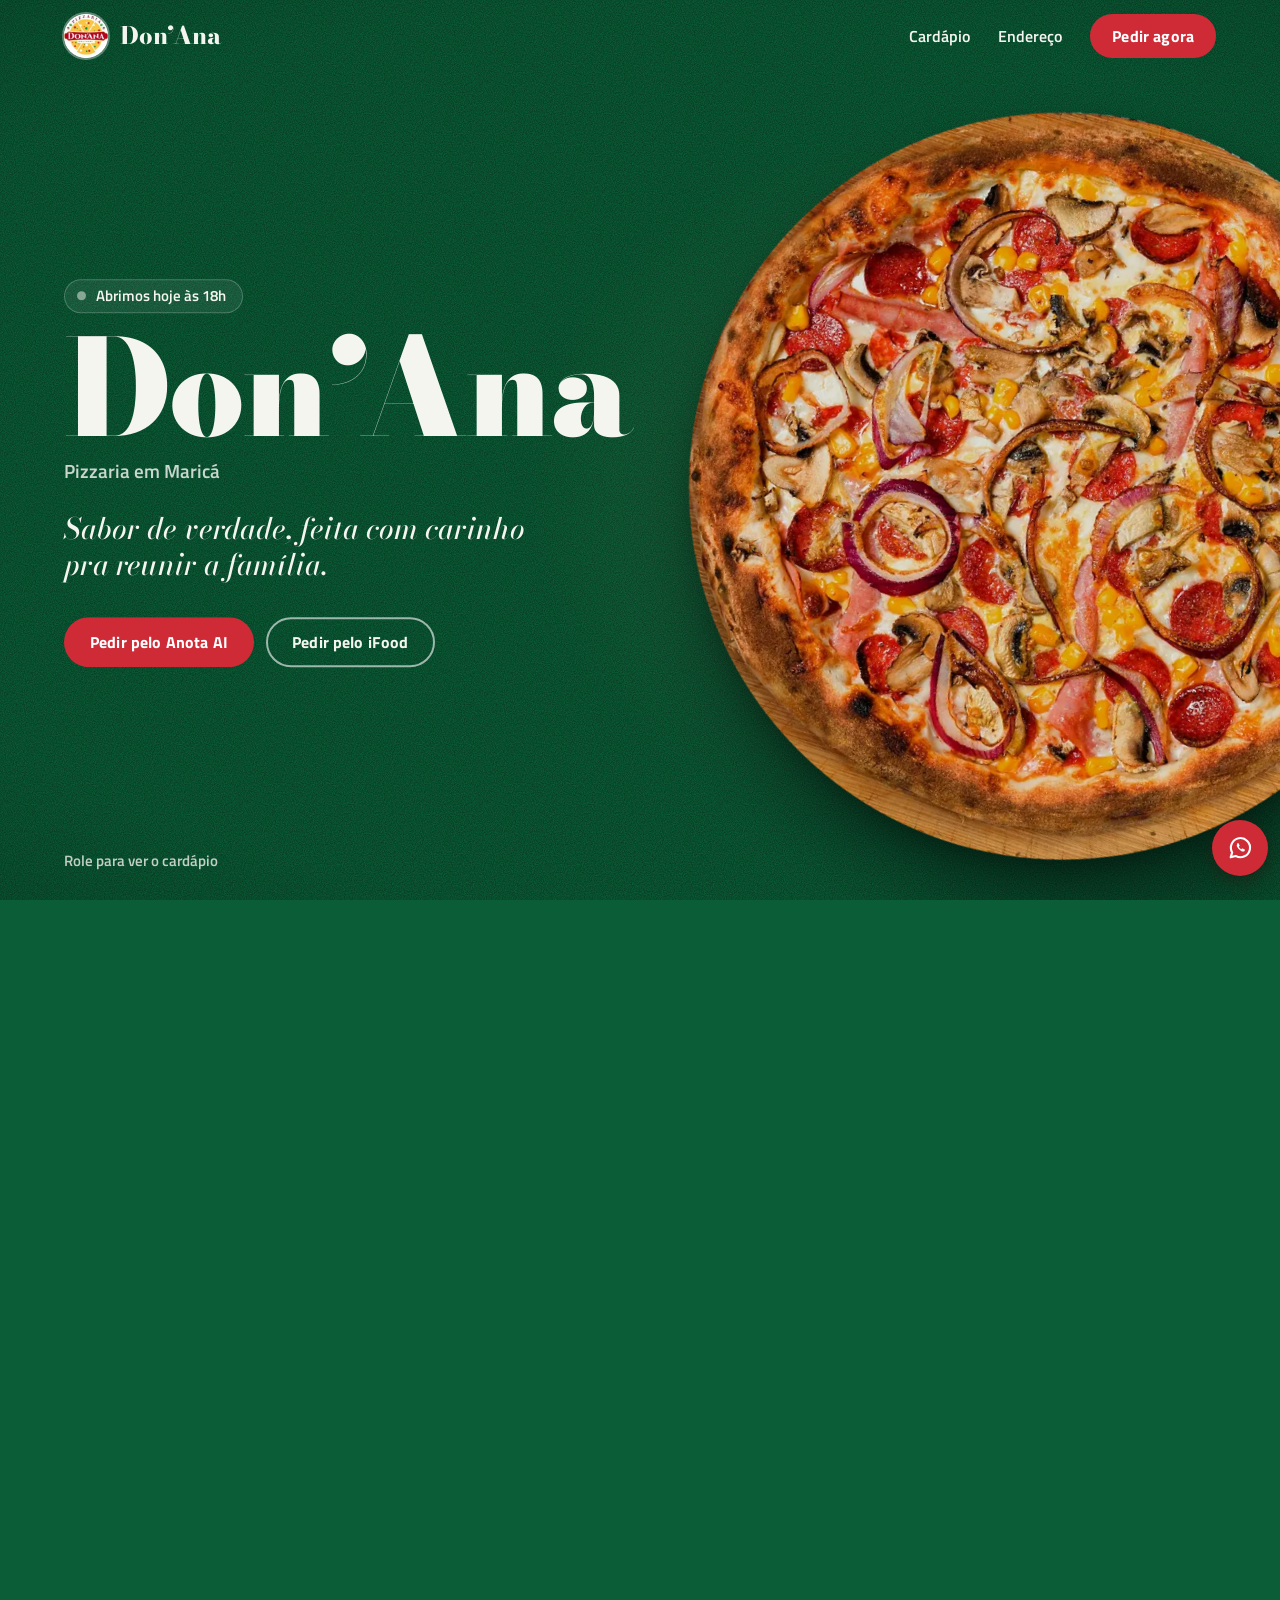
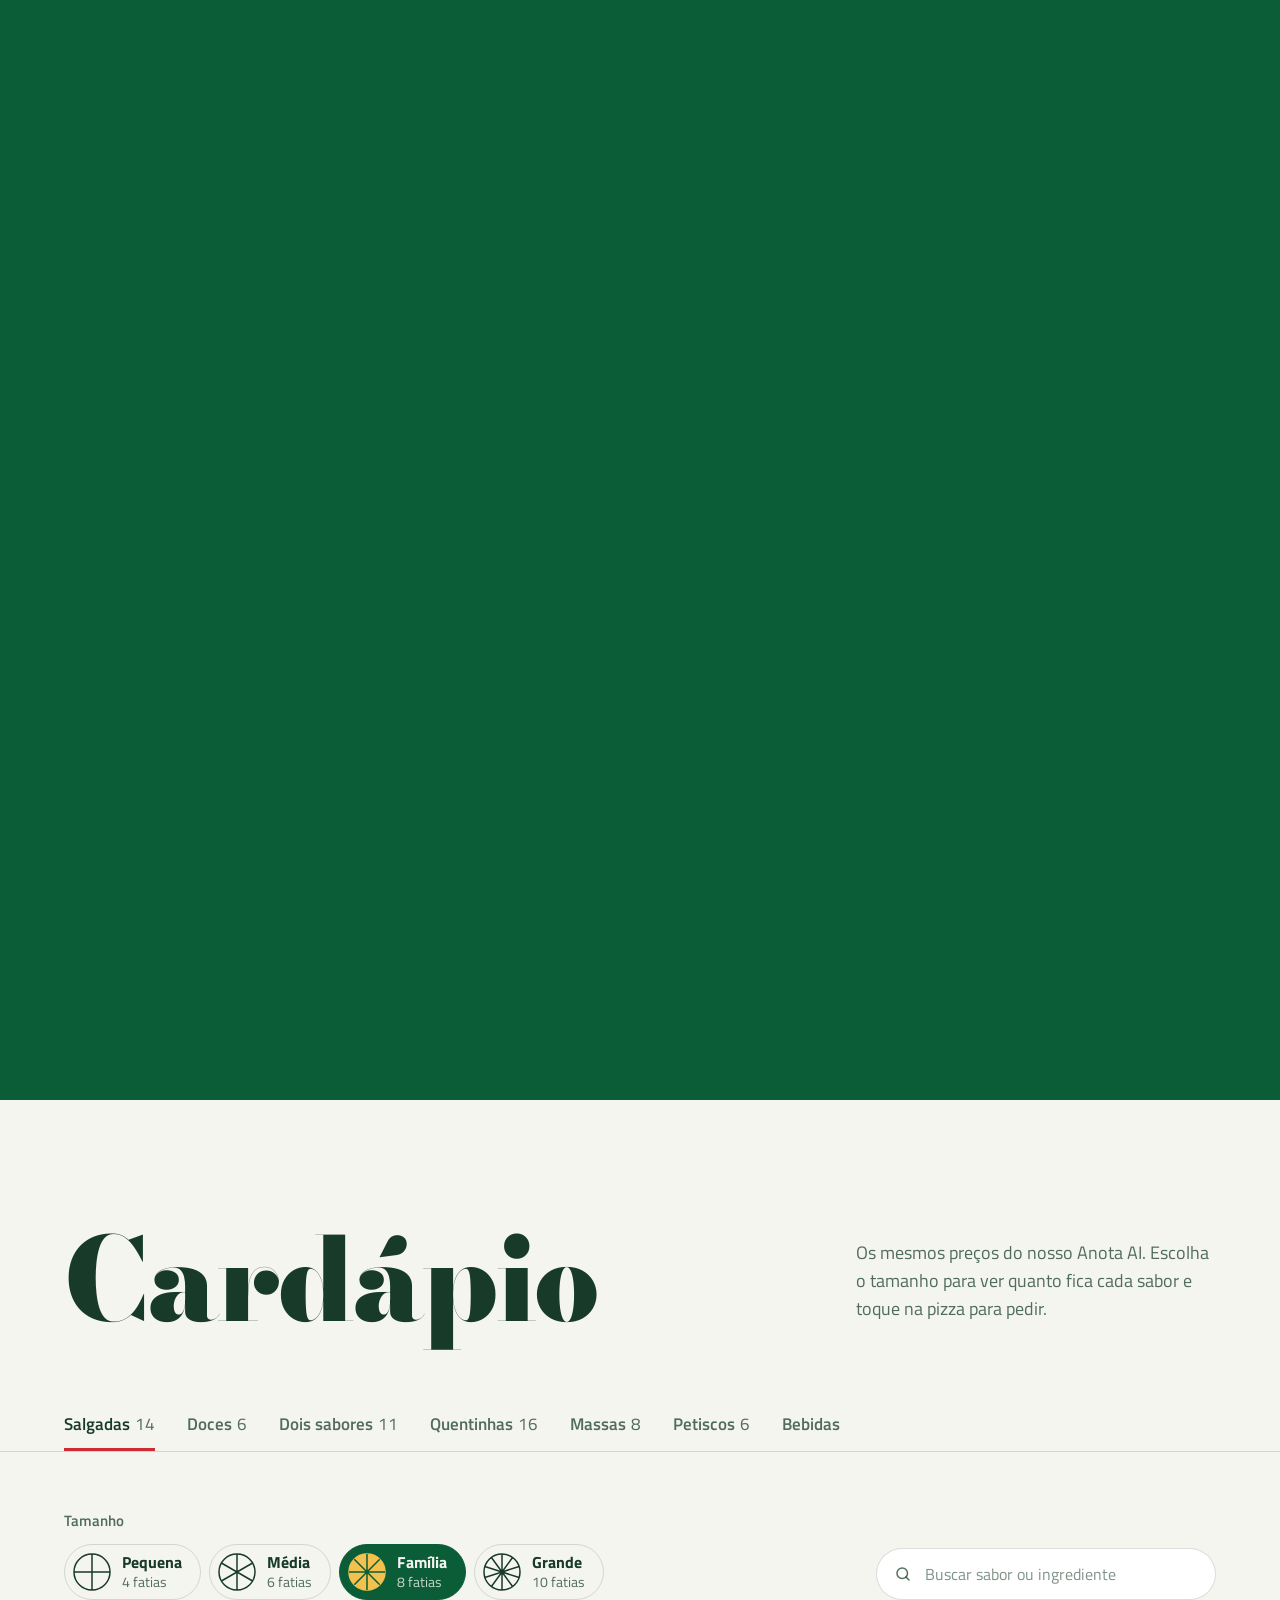
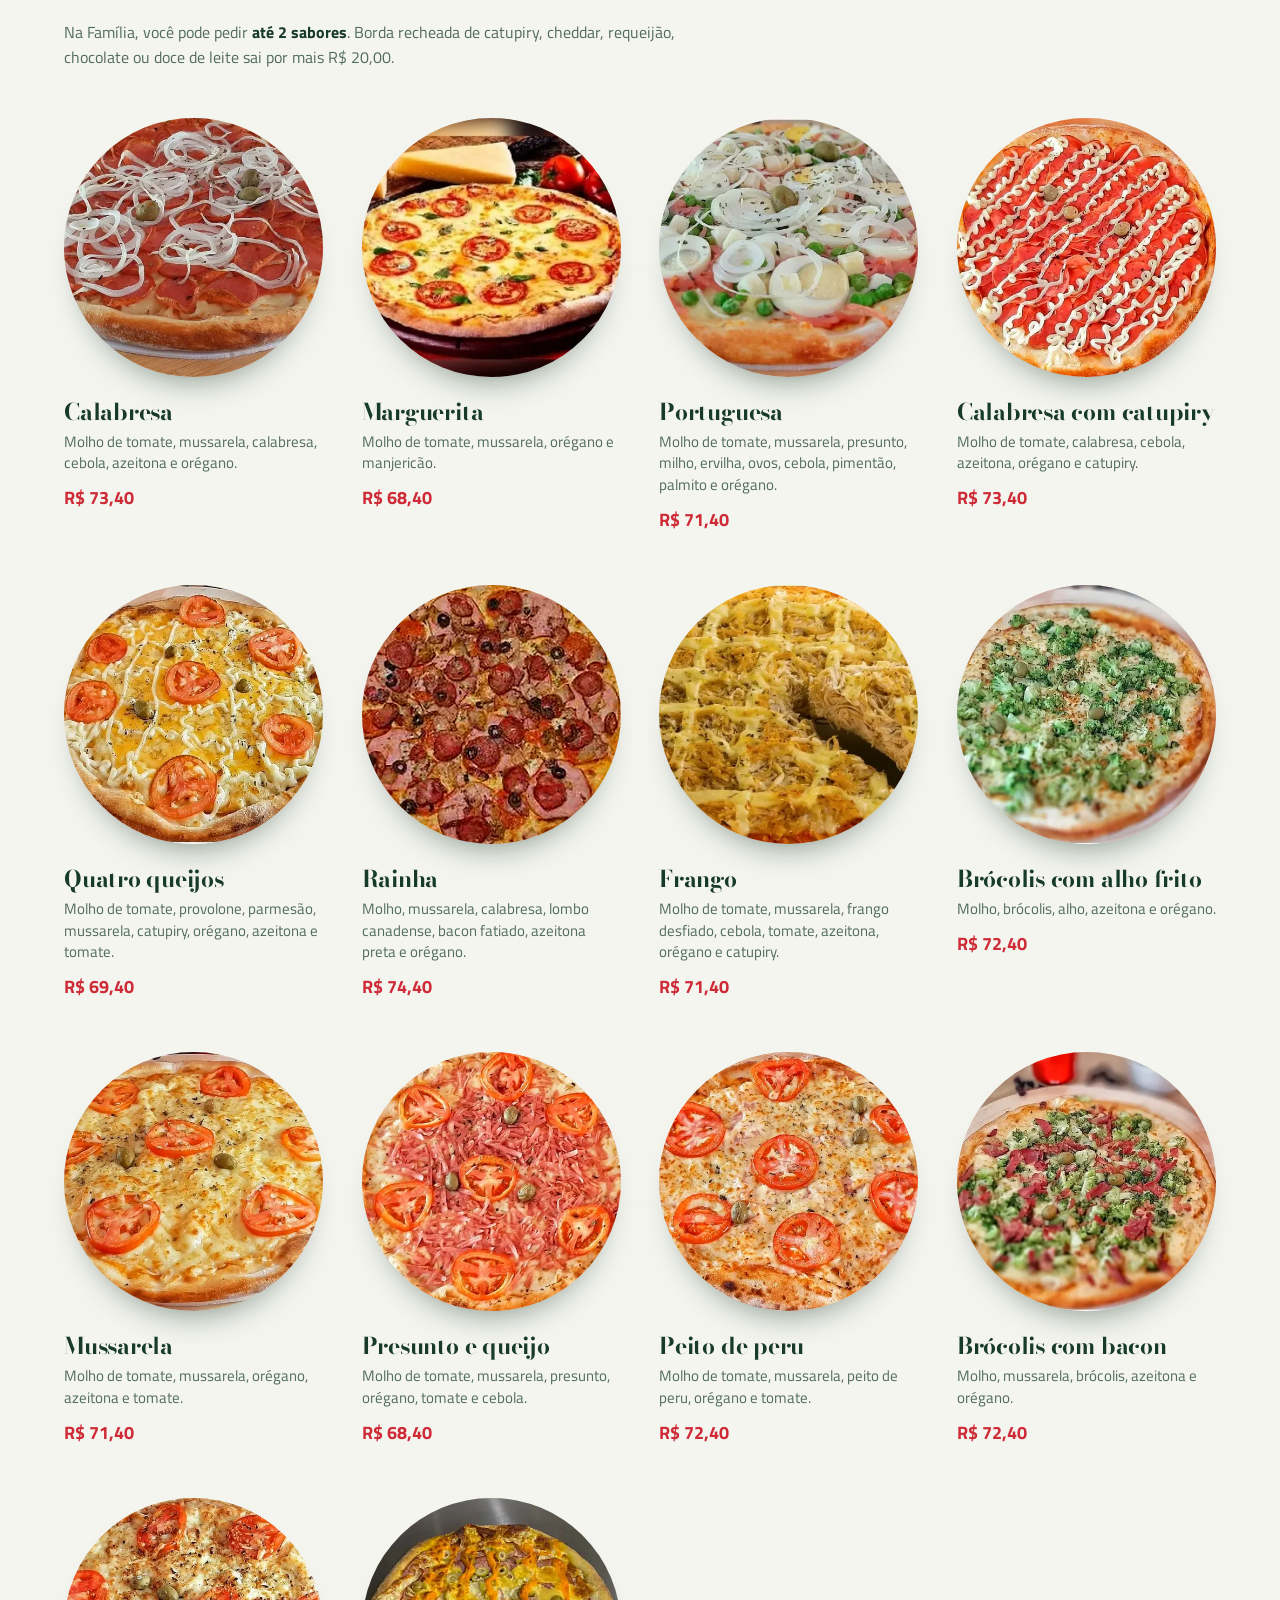
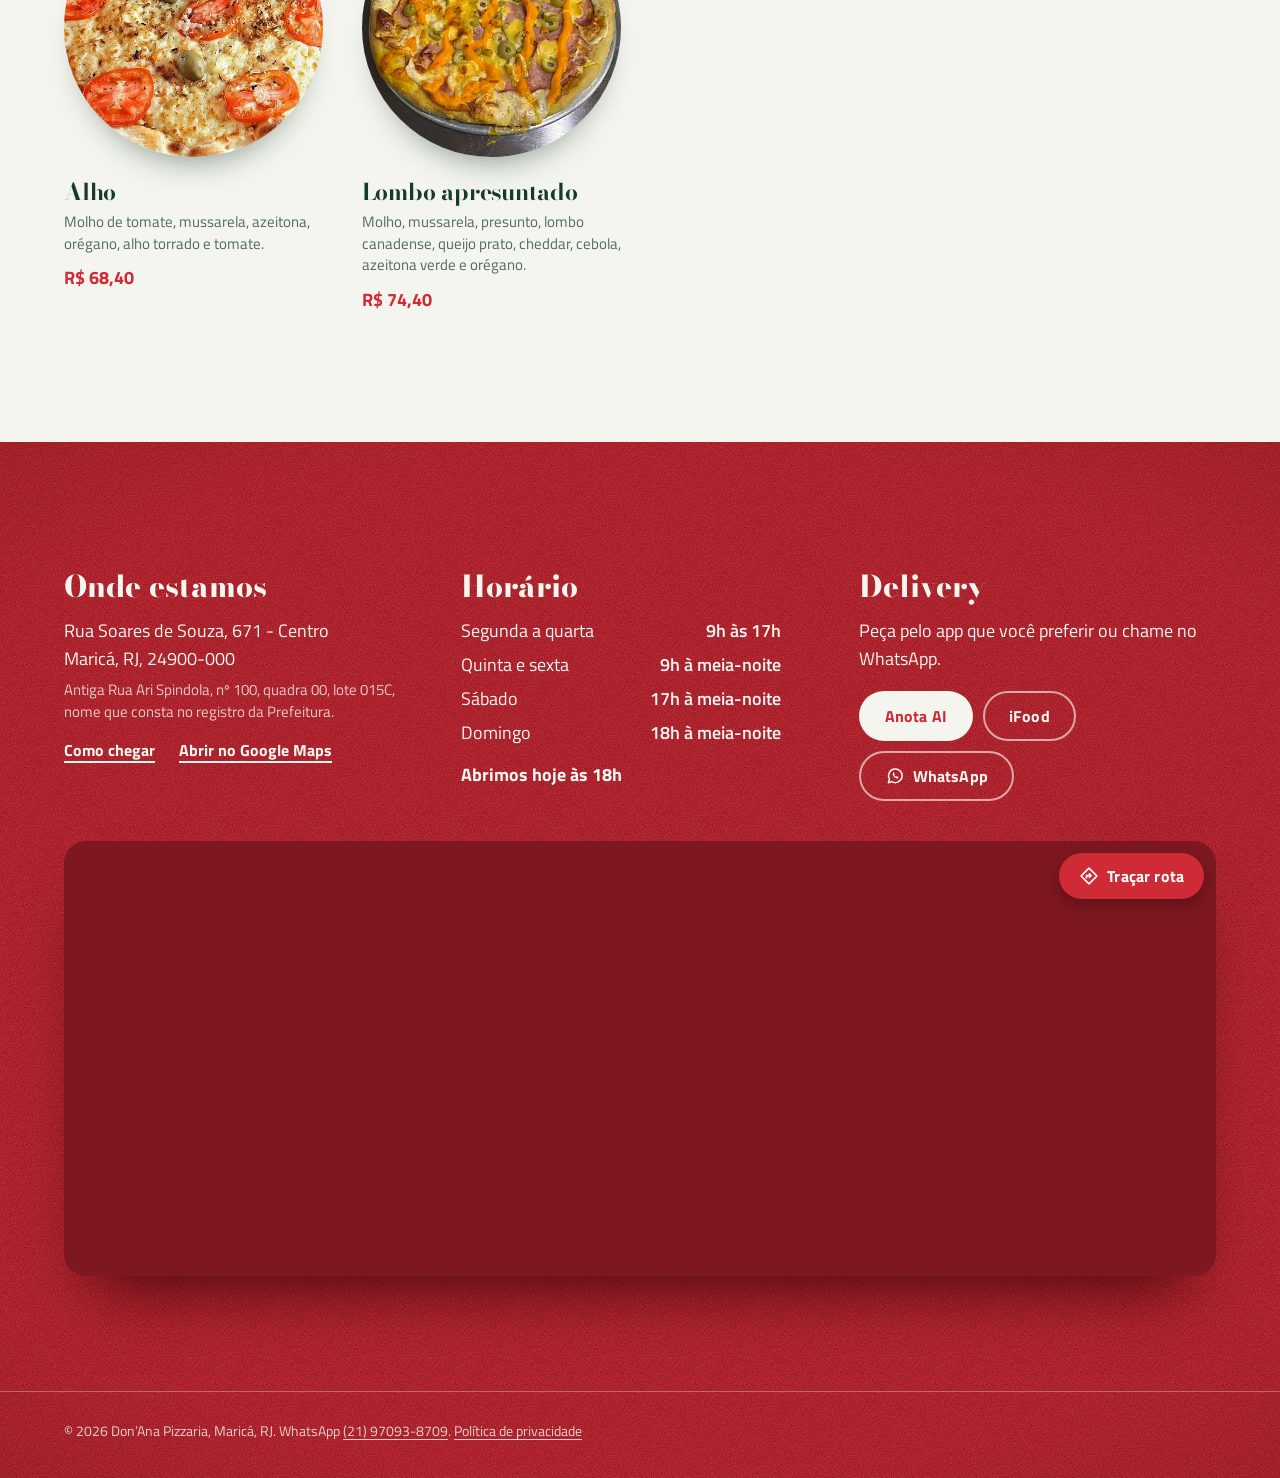
==== commit 49ec267c: "Remove créditos das fotos do rodapé Co-Authored-By: Claude Opus 5.5 <noreply@anthropic.com>" ====
--- a/index.html
+++ b/index.html
@@ -6,13 +6,19 @@
   <title>Don’Ana Pizzaria | Maricá, RJ</title>
   <meta name="description" content="Pizzaria em Maricá, RJ. Pizzas salgadas e doces, meio a meio, quentinhas, massas e petiscos. Peça pelo Anota AI, iFood ou WhatsApp. Aberto todos os dias.">
   <meta name="theme-color" content="#0B5D37">
+  <link rel="canonical" href="https://www.donanapizzariadelivery.com.br/">
   <link rel="icon" type="image/png" href="favicon.png">
   <link rel="apple-touch-icon" href="img/logo.png">
 
   <meta property="og:type" content="restaurant">
   <meta property="og:title" content="Don’Ana Pizzaria">
   <meta property="og:description" content="Sabor de verdade, feita com carinho pra reunir a família. Maricá, RJ.">
-  <meta property="og:image" content="img/hero-pizza-960.webp">
+  <meta property="og:url" content="https://www.donanapizzariadelivery.com.br/">
+  <meta property="og:image" content="https://www.donanapizzariadelivery.com.br/img/compartilhar.jpg">
+  <meta property="og:image:width" content="1200">
+  <meta property="og:image:height" content="630">
+  <meta property="og:image:alt" content="Pizza da Don’Ana vista de cima">
+  <meta name="twitter:card" content="summary_large_image">
   <meta property="og:locale" content="pt_BR">
 
   <link rel="preconnect" href="https://fonts.googleapis.com">
@@ -28,6 +34,8 @@
     "@context": "https://schema.org",
     "@type": "Restaurant",
     "name": "Don’Ana Pizzaria",
+    "url": "https://www.donanapizzariadelivery.com.br/",
+    "image": "https://www.donanapizzariadelivery.com.br/img/compartilhar.jpg",
     "slogan": "Sabor de verdade",
     "servesCuisine": ["Pizza", "Massas", "Comida caseira"],
     "priceRange": "R$ 40 a R$ 90",
@@ -155,7 +163,7 @@
 
       <footer class="foot wrap">
         <p>© <span data-year>2026</span> Don’Ana Pizzaria, Maricá, RJ. WhatsApp <a href="https://wa.me/5521970938709" target="_blank" rel="noopener">(21) 97093-8709</a>. <a href="privacidade.html">Política de privacidade</a></p>
-        <p class="foot__credits">Foto do topo: <a href="https://unsplash.com/photos/UpyfnDr6SPk" target="_blank" rel="noopener">Unsplash</a>. Fotos do cardápio: Don’Ana.</p>
+
       </footer>
     </section>
   </main>
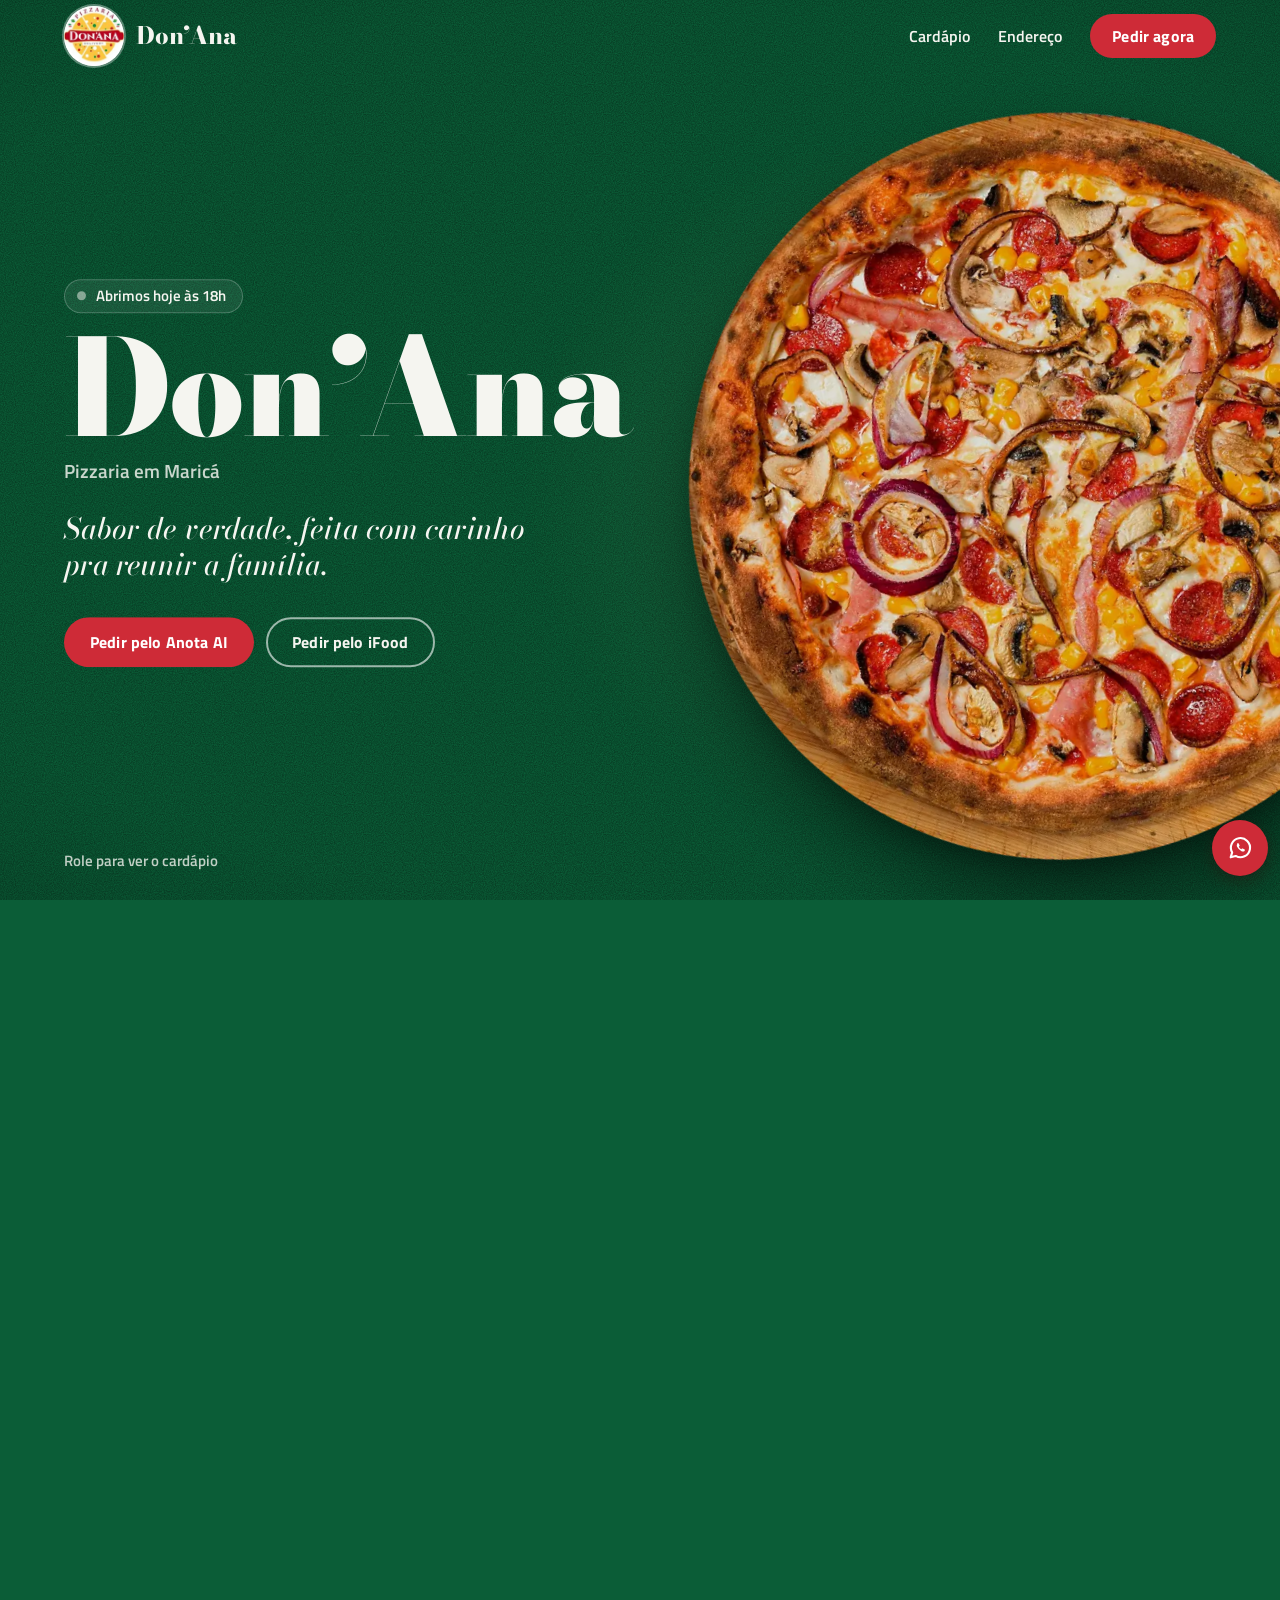
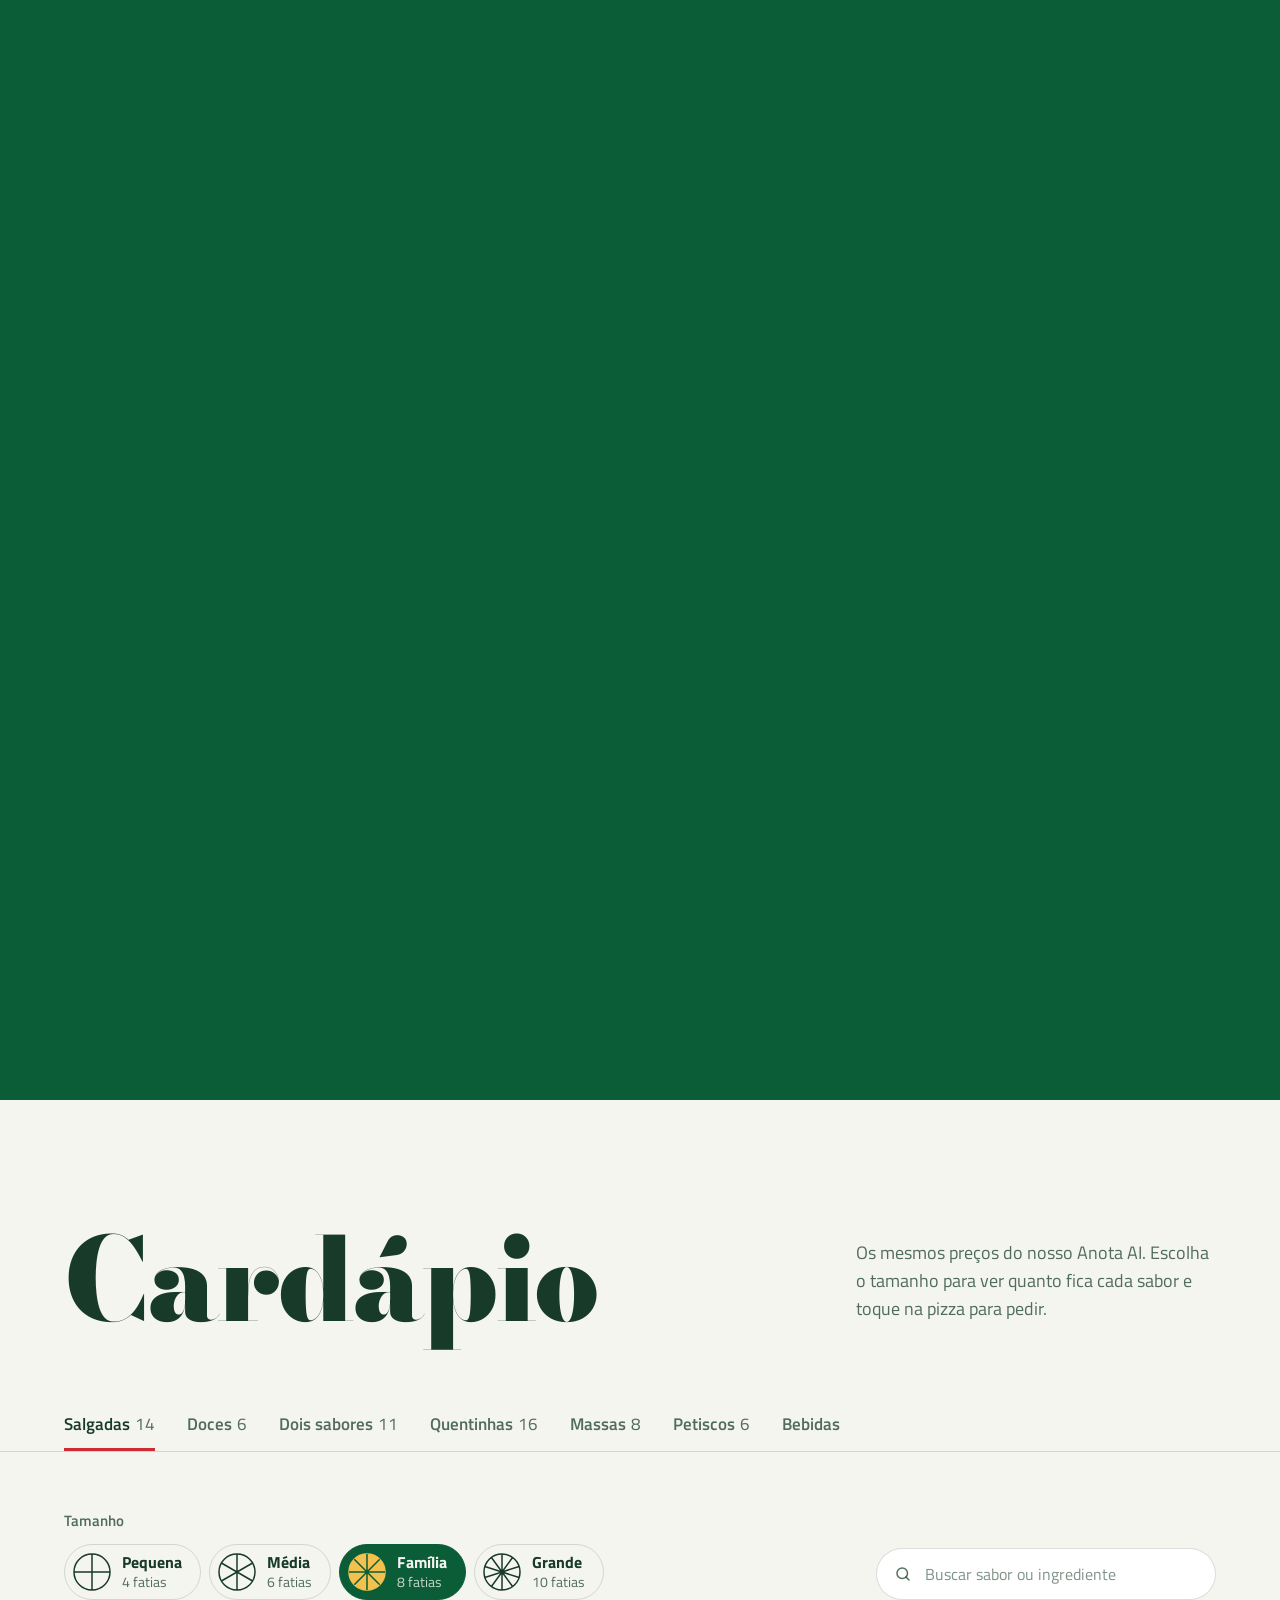
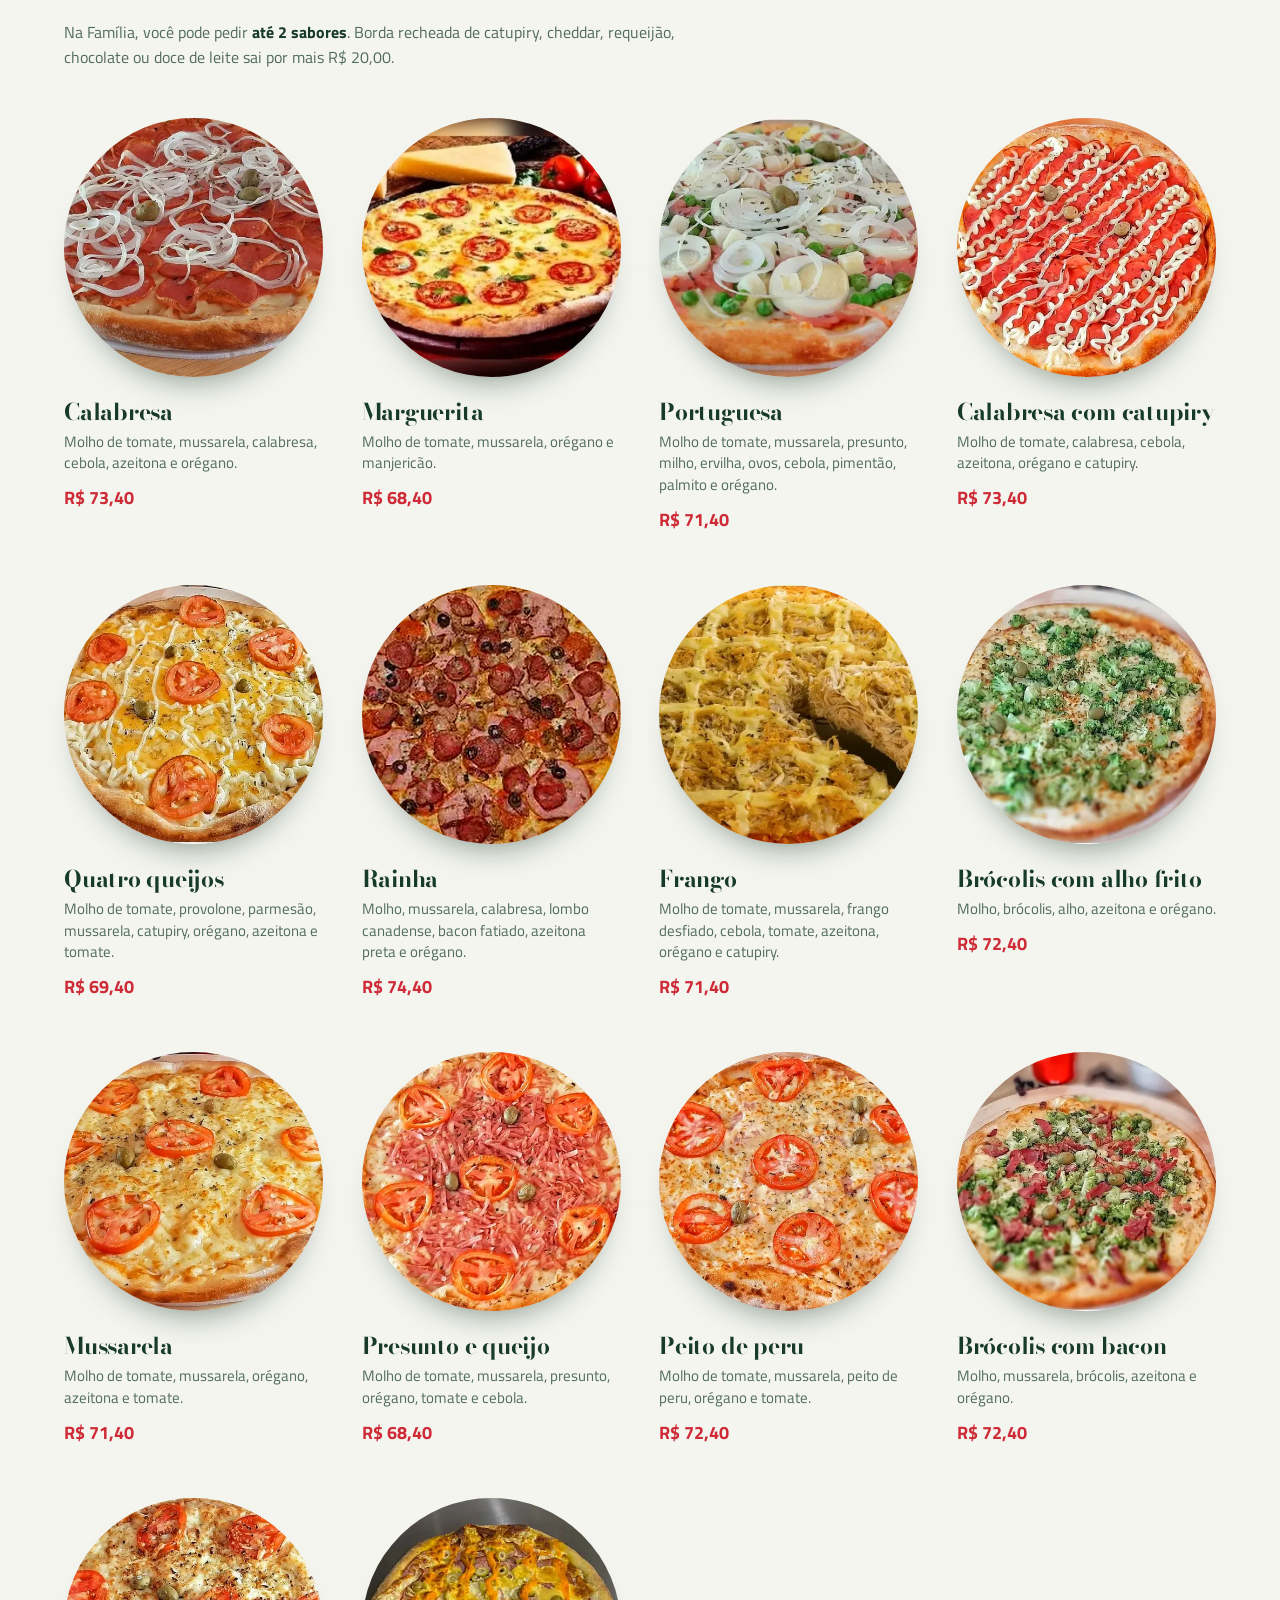
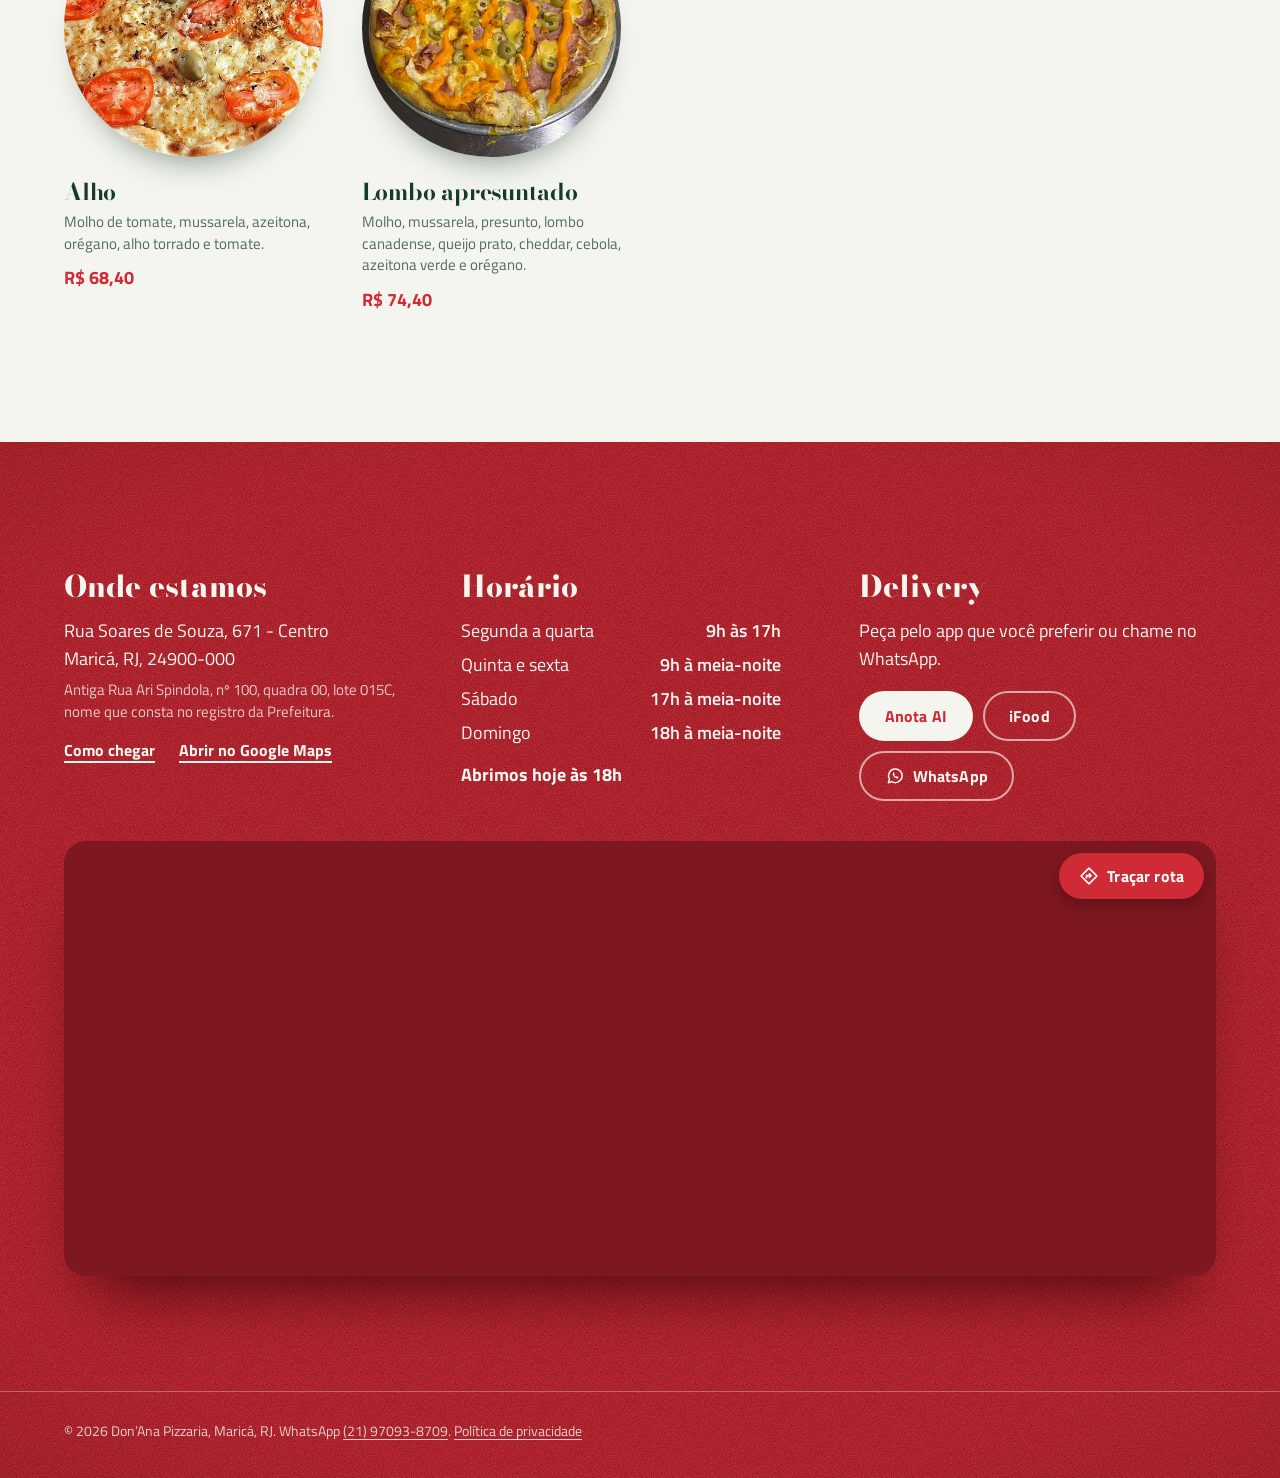
==== commit b1ee32f5: "Logo maior na barra do topo Co-Authored-By: Claude Opus 5.5 <noreply@anthropic.com>" ====
--- a/index.html
+++ b/index.html
@@ -64,7 +64,7 @@
 
   <header class="nav" data-tone="dark">
     <a class="nav__brand" href="#inicio">
-      <img src="img/logo.webp" alt="" width="44" height="44">
+      <img src="img/logo.webp" alt="" width="60" height="60">
       <span>Don’Ana</span>
     </a>
     <nav class="nav__links" aria-label="Seções">
--- a/css/style.css
+++ b/css/style.css
@@ -155,7 +155,7 @@
   text-decoration: none;
 }
 .nav__brand img {
-  width: 44px; height: 44px;
+  width: 60px; height: 60px;
   border-radius: 50%;
   background: #fff;
   box-shadow: 0 0 0 2px rgba(255, 255, 255, .35);
@@ -1003,7 +1003,7 @@
 
   .nav { gap: 12px; }
   .nav__brand { font-size: 21px; gap: 10px; }
-  .nav__brand img { width: 38px; height: 38px; }
+  .nav__brand img { width: 52px; height: 52px; }
   .nav__cta { min-height: 40px; padding-inline: 16px; font-size: 15px; }
 
   /* No celular o hero é uma tela só, sem animação de scroll: mais leve e direto. */
